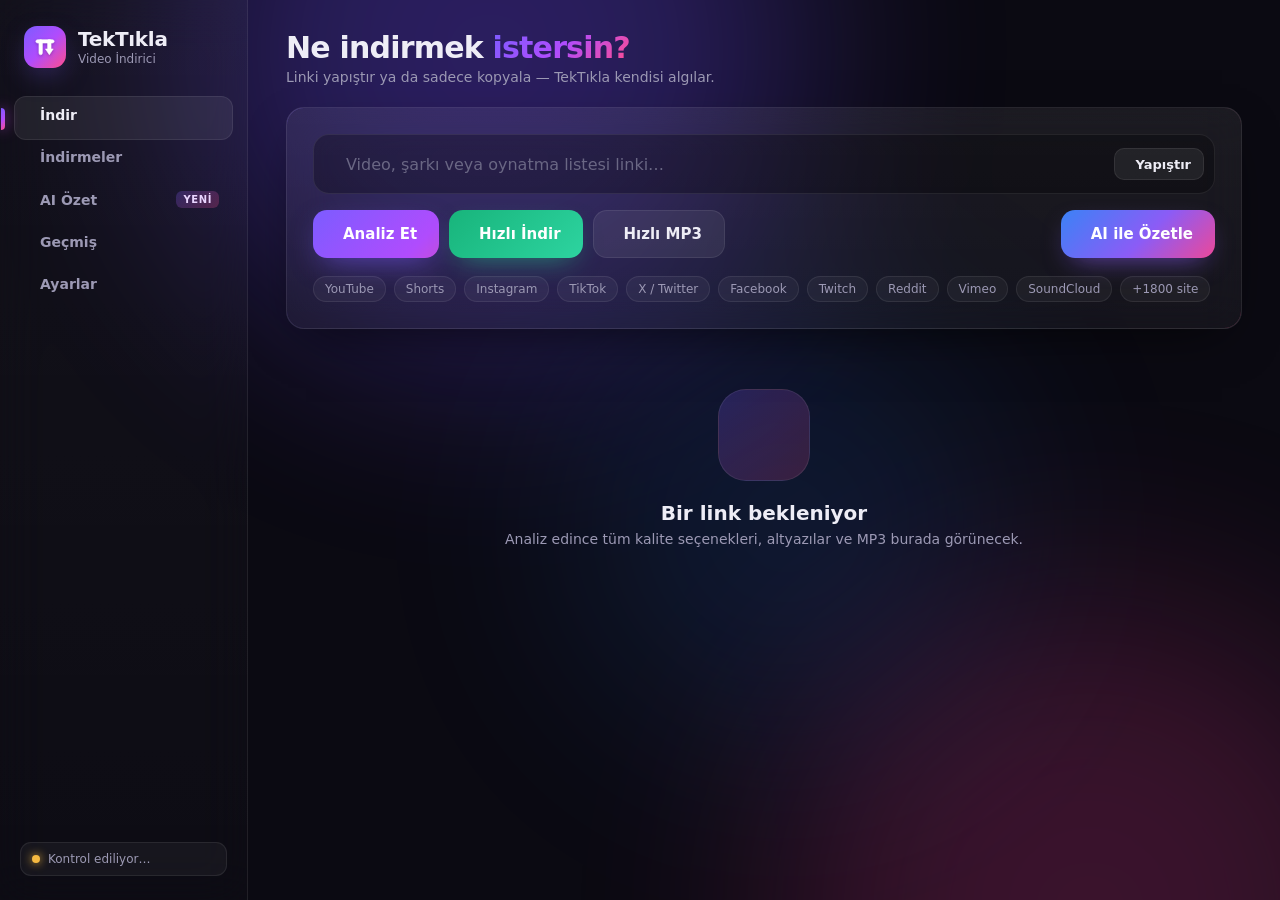
==== tektikla/web/index.html @ 97fbc7e5 "TekTıkla v2.1.0: bütün sitelerden video indirici - yt-dlp + FFmpeg ile tüm kaliteler, MP3/M4A/OPUS/F" ====
<!doctype html>
<html lang="tr" data-theme="dark">
<head>
<meta charset="utf-8">
<meta name="viewport" content="width=device-width, initial-scale=1">
<title>TekTıkla</title>
<link rel="stylesheet" href="style.css">
</head>
<body>
<svg width="0" height="0" style="position:absolute">
  <defs><linearGradient id="gradStroke" x1="0" y1="0" x2="1" y2="1"><stop offset="0" stop-color="#8B6CFF"/><stop offset=".55" stop-color="#C04CFD"/><stop offset="1" stop-color="#FF4D8D"/></linearGradient></defs>
</svg>
<div class="aurora"><span></span><span></span><span></span></div>

<div class="app">
  <!-- ======================= YAN MENÜ ======================= -->
  <aside class="sidebar">
    <div class="brand">
      <div class="logo"><svg viewBox="0 0 24 24" class="tt"><rect x="3.6" y="5.2" width="16.8" height="3.2" rx="1.6"/><rect x="6.4" y="5.2" width="3.2" height="14" rx="1.6"/><rect x="14.4" y="5.2" width="3.2" height="9.4" rx="1"/><path d="M12.4 13.8h7.2L16 19.2z"/></svg></div>
      <div><b>TekTıkla</b><small>Video İndirici</small></div>
    </div>
    <nav id="nav">
      <div class="nav-indicator" id="navIndicator"></div>
      <button class="nav-item active" data-page="download"><i data-ic="download"></i>İndir</button>
      <button class="nav-item" data-page="queue"><i data-ic="list"></i>İndirmeler<span class="badge hidden" id="queueBadge">0</span></button>
      <button class="nav-item" data-page="ai"><i data-ic="sparkles"></i>AI Özet<span class="tag">YENİ</span></button>
      <button class="nav-item" data-page="history"><i data-ic="clock"></i>Geçmiş</button>
      <button class="nav-item" data-page="settings"><i data-ic="settings"></i>Ayarlar</button>
    </nav>
    <div class="side-foot">
      <div class="status-chip update hidden" id="updateChip"><span class="dot"></span><span id="updateChipText">Güncelleme var</span></div>
      <div class="status-chip busy" id="setupChip"><span class="dot"></span><span id="setupChipText">Kontrol ediliyor…</span></div>
      <small id="versionText"></small>
    </div>
  </aside>

  <main id="main">
    <!-- ======================= İNDİR ======================= -->
    <section class="page active" id="page-download">
      <div class="page-head">
        <div><h1>Ne indirmek <span class="grad-text">istersin?</span></h1>
        <p>Linki yapıştır ya da sadece kopyala — TekTıkla kendisi algılar.</p></div>
      </div>

      <div class="card hero">
        <div class="url-box">
          <i data-ic="link"></i>
          <input id="urlInput" placeholder="Video, şarkı veya oynatma listesi linki…" spellcheck="false" autocomplete="off">
          <button class="btn sm" id="pasteBtn"><i data-ic="clipboard"></i>Yapıştır</button>
        </div>
        <div class="hero-actions">
          <button class="btn primary lg" id="analyzeBtn"><i data-ic="search"></i>Analiz Et</button>
          <button class="btn success lg" id="quickBtn"><i data-ic="zap"></i>Hızlı İndir</button>
          <button class="btn lg" id="quickAudioBtn"><i data-ic="music"></i>Hızlı MP3</button>
          <span class="spacer"></span>
          <button class="btn ai lg" id="heroAiBtn"><i data-ic="sparkles"></i>AI ile Özetle</button>
        </div>
        <div class="sites">
          <span>YouTube</span><span>Shorts</span><span>Instagram</span><span>TikTok</span><span>X / Twitter</span>
          <span>Facebook</span><span>Twitch</span><span>Reddit</span><span>Vimeo</span><span>SoundCloud</span><span>+1800 site</span>
        </div>
      </div>

      <div id="dlEmpty" class="empty">
        <div class="art"><i data-ic="film"></i></div>
        <h2>Bir link bekleniyor</h2>
        <p>Analiz edince tüm kalite seçenekleri, altyazılar ve MP3 burada görünecek.</p>
      </div>

      <div id="dlLoading" class="card hidden">
        <div class="skeleton">
          <div class="sk thumb"></div>
          <div class="sk-lines"><div class="sk line" style="width:40%"></div><div class="sk line" style="width:85%;height:22px"></div><div class="sk line" style="width:60%"></div><div class="sk line" style="width:30%"></div></div>
        </div>
        <div class="wait-text" id="dlLoadingText"><span class="btn loading icon ghost" style="border:0"></span>Link analiz ediliyor…</div>
      </div>

      <div id="dlError" class="card error-card hidden"><i data-ic="alert"></i><p id="dlErrorText"></p></div>

      <div id="dlResult" class="hidden">
        <div class="card media">
          <div class="thumb"><img id="mThumb" alt=""><div class="ph hidden" id="mThumbPh"><i data-ic="film"></i></div><span class="dur" id="mDur"></span></div>
          <div class="meta">
            <div class="chips"><span class="chip accent" id="mSite"></span><span class="chip ok" id="mBadge"></span><span class="chip" id="mSubs"></span></div>
            <h2 id="mTitle"></h2>
            <p id="mUploader"></p>
            <div class="meta-actions">
              <button class="btn ai" id="mAiBtn"><i data-ic="sparkles"></i>AI ile özetle</button>
              <button class="btn" id="mResetBtn"><i data-ic="x"></i>Temizle</button>
            </div>
          </div>
        </div>

        <div class="grid-2">
          <div class="card">
            <div class="seg big" id="modeSeg">
              <button data-v="video"><i data-ic="film"></i>Video</button>
              <button data-v="audio"><i data-ic="music"></i>Sadece Ses</button>
            </div>
            <div id="videoOpts">
              <h3 style="margin-top:18px">Kalite</h3>
              <div class="quality-grid" id="qualityGrid"></div>
              <h3>Dosya türü</h3>
              <div class="seg" id="containerSeg"><button data-v="mp4">MP4</button><button data-v="mkv">MKV</button><button data-v="webm">WEBM</button></div>
              <p class="hint">MP4 her cihazda açılır. MKV en yüksek kaliteyi korur.</p>
              <details class="adv" id="advDetails"><summary>Gelişmiş: tüm formatlar</summary>
                <select class="select" id="formatSelect"></select>
              </details>
            </div>
            <div id="audioOpts" class="hidden">
              <h3 style="margin-top:18px">Ses biçimi</h3>
              <div class="seg" id="audioFmtSeg"><button data-v="mp3">MP3</button><button data-v="m4a">M4A</button><button data-v="opus">OPUS</button><button data-v="flac">FLAC</button><button data-v="wav">WAV</button></div>
              <div id="audioQBlock"><h3>Kalite</h3>
                <div class="seg" id="audioQSeg"><button data-v="320">320 kbps</button><button data-v="256">256</button><button data-v="192">192</button><button data-v="128">128</button></div>
              </div>
              <p class="hint">Kapak resmi ve sanatçı bilgisi dosyaya otomatik eklenir.</p>
            </div>
          </div>

          <div class="card" id="subCard">
            <h3>Altyazı</h3>
            <label class="lbl">Sitedeki altyazılar</label>
            <select class="select" id="subSelect"></select>
            <label class="lbl">Kendi altyazı dosyan</label>
            <div class="file-row">
              <span class="name" id="extSubName">Seçilmedi (.srt, .vtt, .ass)</span>
              <button class="btn" id="extSubBtn"><i data-ic="file"></i>Seç</button>
              <button class="btn icon" id="extSubClear" title="Kaldır"><i data-ic="x"></i></button>
            </div>
            <label class="lbl">Ekleme şekli</label>
            <div class="seg" id="subModeSeg"><button data-v="embed">Göm</button><button data-v="burn">Videoya yak</button><button data-v="file">Ayrı .srt</button></div>
            <p class="hint" id="subHint"></p>
          </div>
        </div>

        <div class="card">
          <h3>Diğer</h3>
          <div class="row">
            <div class="txt"><b>Sadece bir bölümünü indir</b><small>Örneğin 1:30 ile 2:45 arası</small></div>
            <label class="switch"><input type="checkbox" id="trimToggle"><span></span></label>
          </div>
          <div class="sub-row hidden" id="trimRow">
            <span class="hint" style="margin:0">Başlangıç</span><input class="input sm" id="trimStart" placeholder="0:00">
            <span class="hint" style="margin:0">Bitiş</span><input class="input sm" id="trimEnd" placeholder="1:30">
          </div>
          <div class="row hidden" id="playlistRow">
            <div class="txt"><b>Oynatma listesinin tamamını indir</b><small id="playlistHint">Linkteki listenin tüm videoları kendi klasörüne indirilir.</small></div>
            <label class="switch"><input type="checkbox" id="playlistToggle"><span></span></label>
          </div>
          <div class="row">
            <div class="txt"><b>Kayıt yeri</b><small id="folderText"></small></div>
            <button class="btn" id="folderBtn"><i data-ic="folder"></i>Değiştir</button>
          </div>
        </div>

        <div class="dl-bar">
          <div class="info"><b id="dlSummary"></b><small id="dlSummary2"></small></div>
          <button class="btn primary xl" id="downloadBtn"><i data-ic="download"></i>İndir</button>
        </div>
      </div>
    </section>

    <!-- ======================= İNDİRMELER ======================= -->
    <section class="page" id="page-queue">
      <div class="page-head">
        <div><h1>İndirmeler</h1><p id="queueSub">Kuyruktaki ve biten indirmeler.</p></div>
        <div class="right">
          <div class="seg" id="queueFilter"><button data-v="all">Tümü</button><button data-v="active">Aktif</button><button data-v="done">Biten</button><button data-v="failed">Hatalı</button></div>
          <button class="btn" id="openDirBtn"><i data-ic="folder"></i>Klasörü aç</button>
          <button class="btn danger" id="clearDoneBtn"><i data-ic="trash"></i>Bitenleri temizle</button>
        </div>
      </div>
      <div class="q-list" id="queueList"></div>
      <div class="empty" id="queueEmpty">
        <div class="art"><i data-ic="list"></i></div>
        <h2>Henüz indirme yok</h2>
        <p>İndir sekmesinden bir link analiz ederek başla.</p>
      </div>
    </section>

    <!-- ======================= AI ÖZET ======================= -->
    <section class="page" id="page-ai">
      <div class="page-head">
        <div><h1><span class="grad-text">AI</span> Video Özeti</h1>
        <p>İzlemeden önce videonun ne anlattığını öğren. Claude konuşma dökümünü okuyup özetler.</p></div>
      </div>
      <div class="card callout hidden" id="aiNoKey">
        <div class="logo"><svg viewBox="0 0 24 24"><path d="M12 3l1.9 5.1L19 10l-5.1 1.9L12 17l-1.9-5.1L5 10l5.1-1.9z"/></svg></div>
        <div class="txt"><b>Önce API anahtarını ekle</b><p>AI özeti için bir Anthropic API anahtarı gerekir (console.anthropic.com). Anahtar bu bilgisayarda Windows şifrelemesiyle saklanır.</p></div>
        <button class="btn primary" id="aiGoSettings"><i data-ic="settings"></i>Ayarlara git</button>
      </div>
      <div class="card hero">
        <div class="ai-hero">
          <div class="url-box"><i data-ic="link"></i><input id="aiUrl" placeholder="Özetlenecek video linki…" spellcheck="false" autocomplete="off"></div>
          <button class="btn ai lg" id="aiBtn" style="height:60px"><i data-ic="sparkles"></i>Özetle</button>
        </div>
        <p class="hint">Altyazısı olan videolarda konuşmanın tamamı okunur; altyazı yoksa başlık ve açıklamadan özet çıkarılır.</p>
      </div>

      <div class="card hidden" id="aiLoading">
        <h3>Çalışıyor</h3>
        <div class="ai-steps" id="aiSteps"></div>
      </div>
      <div class="card error-card hidden" id="aiError"><i data-ic="alert"></i><p id="aiErrorText"></p></div>
      <div class="card ai-result hidden" id="aiResult">
        <div class="head">
          <img id="aiThumb" alt="">
          <div style="flex:1;min-width:0"><div class="chips"><span class="chip accent" id="aiSource"></span></div><h2 id="aiTitle" style="margin-top:8px"></h2></div>
          <button class="btn" id="aiCopy"><i data-ic="copy"></i>Kopyala</button>
          <button class="btn primary" id="aiDownload"><i data-ic="download"></i>İndir</button>
        </div>
        <div class="tldr"><i data-ic="sparkles"></i><span id="aiTldr"></span></div>
        <h3>Özet</h3>
        <p class="ai-summary" id="aiSummary"></p>
        <h3>Önemli noktalar</h3>
        <ul class="points" id="aiPoints"></ul>
        <h3>Konular</h3>
        <div class="chips" id="aiTopics"></div>
      </div>
    </section>

    <!-- ======================= GEÇMİŞ ======================= -->
    <section class="page" id="page-history">
      <div class="page-head">
        <div><h1>Geçmiş</h1><p>Daha önce indirdiklerin.</p></div>
        <div class="right">
          <input class="input search" id="historySearch" placeholder="Ara…">
          <button class="btn danger" id="clearHistoryBtn"><i data-ic="trash"></i>Temizle</button>
        </div>
      </div>
      <div class="card" style="padding:10px"><div id="historyList"></div>
        <div class="empty hidden" id="historyEmpty"><div class="art"><i data-ic="clock"></i></div><h2>Geçmiş boş</h2><p>İndirdiğin dosyalar burada listelenir.</p></div>
      </div>
    </section>

    <!-- ======================= AYARLAR ======================= -->
    <section class="page" id="page-settings">
      <div class="page-head"><div><h1>Ayarlar</h1><p>Değişiklikler otomatik kaydedilir.</p></div></div>
      <div class="settings-grid">
        <div class="card">
          <div class="card-title"><span class="ci"><i data-ic="settings"></i></span>Genel</div>
          <div class="row"><div class="txt"><b>Kayıt klasörü</b><small id="setFolder"></small></div><button class="btn" id="setFolderBtn">Değiştir</button></div>
          <div class="row"><div class="txt"><b>Tema</b></div><div class="seg" id="themeSeg"><button data-v="dark">Koyu</button><button data-v="light">Açık</button><button data-v="system">Sistem</button></div></div>
          <div class="row"><div class="txt"><b>Panoyu izle</b><small>Link kopyalayınca TekTıkla otomatik algılar.</small></div><label class="switch"><input type="checkbox" data-setting="clipboard_watch"><span></span></label></div>
          <div class="row"><div class="txt"><b>Aynı anda indirme</b></div><div class="seg" id="parallelSeg"><button data-v="1">1</button><button data-v="2">2</button><button data-v="3">3</button><button data-v="4">4</button></div></div>
          <div class="row"><div class="txt"><b>Hız sınırı</b><small>Örnek: 2M = saniyede 2 MB. Boş = sınırsız.</small></div><input class="input sm" id="rateInput" placeholder="sınırsız"></div>
        </div>

        <div class="card">
          <div class="card-title"><span class="ci"><i data-ic="sparkles"></i></span>Yapay Zekâ</div>
          <p class="hint" style="margin-top:4px">AI özeti Anthropic'in Claude modelini kullanır. Anahtarınızı <a href="#" id="keysLink" style="color:var(--accent-2)">console.anthropic.com</a> adresinden alabilirsiniz; ücretlendirme kendi hesabınızdan yapılır.</p>
          <div class="key-row">
            <input class="input" id="apiKeyInput" type="password" placeholder="sk-ant-…" autocomplete="off">
            <button class="btn primary" id="saveKeyBtn">Kaydet</button>
          </div>
          <div class="row" style="margin-top:8px"><div class="txt"><b id="keyStatus"></b><small>Anahtar Windows şifrelemesiyle (DPAPI) yalnızca bu bilgisayarda saklanır.</small></div><button class="btn danger sm" id="deleteKeyBtn">Sil</button></div>
        </div>

        <div class="card">
          <div class="card-title"><span class="ci"><i data-ic="film"></i></span>Varsayılan biçimler</div>
          <div class="row"><div class="txt"><b>Video dosya türü</b></div><div class="seg" id="defContainerSeg"><button data-v="mp4">MP4</button><button data-v="mkv">MKV</button><button data-v="webm">WEBM</button></div></div>
          <div class="row"><div class="txt"><b>Ses biçimi</b></div><div class="seg" id="defAudioSeg"><button data-v="mp3">MP3</button><button data-v="m4a">M4A</button><button data-v="opus">OPUS</button><button data-v="flac">FLAC</button><button data-v="wav">WAV</button></div></div>
          <div class="row"><div class="txt"><b>Ses kalitesi</b></div><div class="seg" id="defAudioQSeg"><button data-v="320">320</button><button data-v="256">256</button><button data-v="192">192</button><button data-v="128">128</button></div></div>
        </div>

        <div class="card">
          <div class="card-title"><span class="ci"><i data-ic="zap"></i></span>Ekstralar</div>
          <div class="row"><div class="txt"><b>Kapak resmini göm</b><small>MP3/MP4 dosyalarına video kapağı eklenir.</small></div><label class="switch"><input type="checkbox" data-setting="embed_thumbnail"><span></span></label></div>
          <div class="row"><div class="txt"><b>Bilgileri ve bölümleri göm</b><small>Başlık, sanatçı, tarih ve bölümler dosyaya yazılır.</small></div><label class="switch"><input type="checkbox" data-setting="embed_metadata"><span></span></label></div>
          <div class="row"><div class="txt"><b>Sponsor bölümlerini kes</b><small>YouTube'daki sponsor ve "abone ol" kısımları SponsorBlock ile çıkarılır.</small></div><label class="switch"><input type="checkbox" data-setting="sponsorblock"><span></span></label></div>
          <div class="row"><div class="txt"><b>Tarayıcı çerezleri</b><small>Yaş sınırlı veya giriş isteyen videolar için. Chrome'da sorun olursa Firefox önerilir.</small></div>
            <select class="select" id="cookiesSelect" style="width:140px"><option>Yok</option><option>Firefox</option><option>Edge</option><option>Chrome</option><option>Brave</option><option>Opera</option><option>Vivaldi</option></select></div>
        </div>

        <div class="card">
          <div class="card-title"><span class="ci"><i data-ic="box"></i></span>Bileşenler</div>
          <div class="kv"><span>yt-dlp (indirme motoru)</span><b id="tYtdlp"></b></div>
          <div class="kv"><span>FFmpeg (birleştirme, MP3, altyazı)</span><b id="tFfmpeg"></b></div>
          <div class="kv"><span>JavaScript çalıştırıcı (YouTube)</span><b id="tJs"></b></div>
          <div class="row" style="margin-top:6px"><div class="txt"><b>yt-dlp'yi güncelle</b><small id="ytdlpMsg">Bir site indirmeyi reddederse önce bunu deneyin.</small></div><button class="btn" id="ytdlpBtn"><i data-ic="refresh"></i>Güncelle</button></div>
          <div class="row hidden" id="repairRow"><div class="txt"><b>Bileşenleri kur</b><small>Eksik bileşenler indirilir.</small></div><button class="btn primary" id="repairBtn">Kur</button></div>
        </div>

        <div class="card">
          <div class="card-title"><span class="ci"><i data-ic="refresh"></i></span>Uygulama güncellemesi</div>
          <div class="kv"><span>Sürüm</span><b id="appVersion"></b></div>
          <div class="kv"><span>Güncelleme kaynağı</span><b id="repoText"></b></div>
          <div class="row"><div class="txt"><b>Açılışta güncellemeleri kontrol et</b></div><label class="switch"><input type="checkbox" data-setting="auto_update_check"><span></span></label></div>
          <div class="row"><div class="txt"><b id="updateStatus">Güncellemeleri denetle</b><small id="updateNotes"></small></div>
            <button class="btn" id="checkUpdateBtn"><i data-ic="refresh"></i>Denetle</button>
            <button class="btn primary hidden" id="installUpdateBtn"><i data-ic="download"></i>Güncelle</button></div>
        </div>
      </div>
    </section>
  </main>
</div>

<div id="toasts"></div>

<div class="overlay hidden" id="setupOverlay">
  <div class="card modal">
    <div class="logo"><svg viewBox="0 0 24 24" class="tt"><rect x="3.6" y="5.2" width="16.8" height="3.2" rx="1.6"/><rect x="6.4" y="5.2" width="3.2" height="14" rx="1.6"/><rect x="14.4" y="5.2" width="3.2" height="9.4" rx="1"/><path d="M12.4 13.8h7.2L16 19.2z"/></svg></div>
    <h2 id="setupTitle">TekTıkla hazırlanıyor</h2>
    <p id="setupDesc">İlk açılışa özel: video birleştirme ve YouTube için gereken bileşenler kuruluyor. Bu sadece bir kez yapılır.</p>
    <div class="progress" id="setupBar"><i style="width:0%"></i></div>
    <small id="setupText">Başlıyor…</small>
    <div class="btns">
      <button class="btn" id="setupHide">Arka planda devam et</button>
      <button class="btn primary hidden" id="setupRetry">Tekrar dene</button>
    </div>
  </div>
</div>

<script src="app.js"></script>
</body>
</html>
---- tektikla/web/style.css ----
/* TekTıkla arayüzü — koyu/açık tema, cam efektli kartlar, animasyonlu butonlar */
@font-face {
  font-family: "Plus Jakarta Sans";
  src: url("fonts/PlusJakartaSans.ttf") format("truetype");
  font-weight: 200 800;
  font-display: block;
}

:root {
  --bg: #0B0A12;
  --bg-2: #12111C;
  --panel: rgba(255, 255, 255, .045);
  --panel-2: rgba(255, 255, 255, .07);
  --panel-solid: #15131F;
  --border: rgba(255, 255, 255, .08);
  --border-strong: rgba(255, 255, 255, .16);
  --text: #EEEDF6;
  --muted: #9C99B4;
  --faint: #6A6784;
  --accent: #7C5CFF;
  --accent-2: #D946EF;
  --accent-3: #FF4D8D;
  --ok: #22C58B;
  --warn: #F5B941;
  --err: #F2555A;
  --grad: linear-gradient(135deg, #7C5CFF 0%, #B04CFD 50%, #FF4D8D 100%);
  --grad-ok: linear-gradient(135deg, #18B47B 0%, #2DD4A0 100%);
  --shadow: 0 18px 50px -20px rgba(0, 0, 0, .7);
  --glow: 0 10px 30px -10px rgba(124, 92, 255, .65);
  --radius: 18px;
  --radius-sm: 12px;
  --ease: cubic-bezier(.22, 1, .36, 1);
  --font: "Plus Jakarta Sans", "Segoe UI", system-ui, sans-serif;
  --font-display: "Plus Jakarta Sans", "Segoe UI", system-ui, sans-serif;
  color-scheme: dark;
}

:root[data-theme="light"] {
  --bg: #F5F4FA;
  --bg-2: #ECEAF5;
  --panel: rgba(255, 255, 255, .75);
  --panel-2: rgba(255, 255, 255, .95);
  --panel-solid: #FFFFFF;
  --border: rgba(30, 20, 70, .09);
  --border-strong: rgba(30, 20, 70, .18);
  --text: #1B1830;
  --muted: #625E7C;
  --faint: #9894B0;
  --shadow: 0 18px 40px -22px rgba(40, 30, 90, .35);
  color-scheme: light;
}

* { box-sizing: border-box; margin: 0; padding: 0; }
html, body { height: 100%; }
body {
  font-family: var(--font);
  font-size: 14px;
  color: var(--text);
  background: var(--bg);
  overflow: hidden;
  -webkit-font-smoothing: antialiased;
  user-select: none;
}
input, textarea, select { user-select: text; font: inherit; color: inherit; }
button { font: inherit; color: inherit; cursor: pointer; border: 0; background: none; }
.hidden { display: none !important; }
svg.ic { width: 18px; height: 18px; flex: none; stroke: currentColor; fill: none; stroke-width: 2; stroke-linecap: round; stroke-linejoin: round; }

/* ---------- arka plan ışıkları ---------- */
.aurora { position: fixed; inset: 0; z-index: 0; pointer-events: none; overflow: hidden; }
.aurora span { position: absolute; width: 620px; height: 620px; border-radius: 50%; filter: blur(110px); opacity: .32; animation: drift 26s ease-in-out infinite alternate; }
.aurora span:nth-child(1) { background: #6D4BFF; top: -260px; left: 180px; }
.aurora span:nth-child(2) { background: #E2368A; bottom: -320px; right: -120px; animation-delay: -9s; opacity: .22; }
.aurora span:nth-child(3) { background: #2A7BFF; top: 35%; left: 45%; width: 420px; height: 420px; animation-delay: -16s; opacity: .14; }
:root[data-theme="light"] .aurora span { opacity: .16; }
@keyframes drift { to { transform: translate(90px, 60px) scale(1.15); } }

/* ---------- yerleşim ---------- */
.app { position: relative; z-index: 1; display: grid; grid-template-columns: 248px 1fr; height: 100vh; }
.sidebar {
  display: flex; flex-direction: column; gap: 6px;
  padding: 22px 14px 16px;
  background: linear-gradient(180deg, rgba(255,255,255,.035), rgba(255,255,255,.01));
  border-right: 1px solid var(--border);
  backdrop-filter: blur(24px);
}
.brand { display: flex; align-items: center; gap: 12px; padding: 4px 10px 22px; }
.logo {
  width: 42px; height: 42px; border-radius: 13px; display: grid; place-items: center;
  background: var(--grad); box-shadow: var(--glow);
  animation: logoPulse 5s ease-in-out infinite;
}
.logo svg { width: 26px; height: 26px; fill: #fff; stroke: #fff; stroke-width: .5; stroke-linejoin: round; filter: drop-shadow(0 1px 1.5px rgba(40, 10, 70, .35)); }
@keyframes logoPulse { 50% { box-shadow: 0 10px 34px -6px rgba(217, 70, 239, .7); } }
.brand b { font-family: var(--font-display); font-size: 20px; font-weight: 800; letter-spacing: -.3px; display: block; line-height: 1.1; }
.brand small { color: var(--muted); font-size: 12px; }

nav { position: relative; display: flex; flex-direction: column; gap: 4px; }
.nav-item {
  position: relative; z-index: 1;
  display: flex; align-items: center; gap: 12px;
  padding: 11px 14px; border-radius: 12px;
  color: var(--muted); font-weight: 600; text-align: left;
  transition: color .2s, background .2s, transform .2s var(--ease);
}
.nav-item:hover { color: var(--text); background: var(--panel); transform: translateX(3px); }
.nav-item.active { color: var(--text); }
.nav-item.active svg.ic { stroke: url(#gradStroke); }
.nav-item .badge {
  margin-left: auto; min-width: 22px; height: 20px; padding: 0 7px; border-radius: 10px;
  font-size: 11px; font-weight: 700; display: grid; place-items: center;
  background: var(--grad); color: #fff; box-shadow: var(--glow);
  animation: pop .35s var(--ease);
}
.nav-item .tag {
  margin-left: auto; font-size: 10px; font-weight: 800; letter-spacing: .6px; padding: 3px 7px; border-radius: 6px;
  background: linear-gradient(135deg, rgba(124,92,255,.25), rgba(255,77,141,.25)); color: #E9D5FF;
}
:root[data-theme="light"] .nav-item .tag { color: #7C3AED; }
.nav-indicator {
  position: absolute; left: 0; top: 0; right: 0; height: 44px; z-index: 0;
  border-radius: 12px; background: var(--panel-2); border: 1px solid var(--border);
  transition: transform .45s var(--ease);
}
.nav-indicator::before {
  content: ""; position: absolute; left: -14px; top: 11px; width: 4px; height: 22px; border-radius: 0 4px 4px 0;
  background: var(--grad); box-shadow: 0 0 14px rgba(217, 70, 239, .8);
}
.side-foot { margin-top: auto; display: flex; flex-direction: column; gap: 8px; padding: 0 6px; }
.side-foot small { color: var(--faint); font-size: 11px; padding-left: 4px; }
.status-chip {
  display: flex; align-items: center; gap: 8px; padding: 9px 11px; border-radius: 11px;
  background: var(--panel); border: 1px solid var(--border); font-size: 12px; color: var(--muted);
}
.status-chip .dot { width: 8px; height: 8px; border-radius: 50%; background: var(--ok); box-shadow: 0 0 10px var(--ok); flex: none; }
.status-chip.busy .dot { background: var(--warn); box-shadow: 0 0 10px var(--warn); animation: blink 1s infinite; }
.status-chip.fail .dot { background: var(--err); box-shadow: 0 0 10px var(--err); }
.status-chip.update { cursor: pointer; color: var(--text); border-color: rgba(124,92,255,.5); background: rgba(124,92,255,.12); }
.status-chip.update .dot { background: var(--accent-2); box-shadow: 0 0 10px var(--accent-2); animation: blink 1.4s infinite; }
@keyframes blink { 50% { opacity: .35; } }

main { overflow-y: auto; overflow-x: hidden; padding: 30px 38px 40px; scroll-behavior: smooth; }
main::-webkit-scrollbar, .scroll::-webkit-scrollbar { width: 10px; }
main::-webkit-scrollbar-thumb, .scroll::-webkit-scrollbar-thumb { background: var(--panel-2); border-radius: 10px; border: 3px solid transparent; background-clip: padding-box; }
.page { display: none; max-width: 1180px; margin: 0 auto; }
.page.active { display: block; animation: pageIn .45s var(--ease); }
@keyframes pageIn { from { opacity: 0; transform: translateY(14px) scale(.995); } }
.page-head { display: flex; align-items: flex-end; gap: 16px; margin-bottom: 22px; }
.page-head h1 { font-family: var(--font-display); font-size: 30px; font-weight: 800; letter-spacing: -.8px; }
.page-head p { color: var(--muted); margin-top: 4px; font-size: 14px; }
.page-head .right { margin-left: auto; display: flex; gap: 10px; align-items: center; }
.grad-text { background: var(--grad); -webkit-background-clip: text; background-clip: text; color: transparent; }

/* ---------- kartlar ---------- */
.card {
  position: relative;
  background: linear-gradient(180deg, var(--panel-2), var(--panel));
  border: 1px solid var(--border);
  border-radius: var(--radius);
  padding: 22px;
  box-shadow: var(--shadow);
  backdrop-filter: blur(22px);
  transition: border-color .25s, transform .25s var(--ease);
  animation: rise .5s var(--ease) both;
}
.card:hover { border-color: var(--border-strong); }
@keyframes rise { from { opacity: 0; transform: translateY(12px); } }
.card + .card, .grid-2 + .card, .card + .grid-2 { margin-top: 16px; }
.card h3 { font-size: 13px; font-weight: 700; text-transform: uppercase; letter-spacing: 1.1px; color: var(--muted); margin: 18px 0 10px; }
.card h3:first-child { margin-top: 0; }
.grid-2 { display: grid; grid-template-columns: 1.25fr 1fr; gap: 16px; }
.grid-2 > .card { margin: 0; }
@media (max-width: 1180px) { .grid-2 { grid-template-columns: 1fr; } }

/* ---------- butonlar ---------- */
.btn {
  position: relative; overflow: hidden; isolation: isolate;
  display: inline-flex; align-items: center; justify-content: center; gap: 8px;
  height: 40px; padding: 0 16px; border-radius: var(--radius-sm);
  font-weight: 650; white-space: nowrap;
  background: var(--panel-2); border: 1px solid var(--border);
  transition: transform .2s var(--ease), box-shadow .25s, background .25s, border-color .25s, opacity .2s;
}
.btn:hover { transform: translateY(-2px); border-color: var(--border-strong); box-shadow: 0 10px 24px -14px rgba(0,0,0,.8); }
.btn:active { transform: translateY(0) scale(.96); transition-duration: .08s; }
.btn:disabled { opacity: .45; pointer-events: none; }
.btn.sm { height: 32px; padding: 0 12px; font-size: 13px; border-radius: 10px; }
.btn.lg { height: 48px; padding: 0 22px; font-size: 15px; border-radius: 14px; }
.btn.xl { height: 56px; padding: 0 34px; font-size: 17px; border-radius: 16px; }
.btn.icon { width: 36px; height: 36px; padding: 0; border-radius: 11px; }
.btn.primary, .btn.success, .btn.ai { color: #fff; border: 0; }
.btn.primary { background: var(--grad); background-size: 160% 160%; box-shadow: var(--glow); }
.btn.primary:hover { background-position: 100% 0; box-shadow: 0 16px 36px -10px rgba(176, 76, 253, .75); }
.btn.success { background: var(--grad-ok); box-shadow: 0 10px 28px -12px rgba(34, 197, 139, .7); }
.btn.success:hover { box-shadow: 0 16px 34px -10px rgba(34, 197, 139, .8); }
.btn.ai { background: linear-gradient(135deg, #3B82F6, #8B5CF6 55%, #EC4899); box-shadow: 0 10px 28px -12px rgba(139, 92, 246, .8); }
.btn.danger:hover { background: rgba(242, 85, 90, .16); border-color: rgba(242, 85, 90, .55); color: #FF8A8E; }
.btn.ghost { background: transparent; }
/* parlama süpürmesi */
.btn.primary::after, .btn.success::after, .btn.ai::after {
  content: ""; position: absolute; inset: 0; z-index: -1;
  background: linear-gradient(105deg, transparent 30%, rgba(255,255,255,.38) 50%, transparent 70%);
  transform: translateX(-120%); transition: transform .7s var(--ease);
}
.btn.primary:hover::after, .btn.success:hover::after, .btn.ai:hover::after { transform: translateX(120%); }
/* tıklama dalgası */
.ripple { position: absolute; border-radius: 50%; pointer-events: none; background: rgba(255,255,255,.45); transform: scale(0); animation: ripple .65s ease-out forwards; z-index: 0; }
@keyframes ripple { to { transform: scale(4); opacity: 0; } }
.btn.loading { pointer-events: none; }
.btn.loading::before {
  content: ""; width: 16px; height: 16px; border-radius: 50%;
  border: 2px solid rgba(255,255,255,.35); border-top-color: #fff; animation: spin .7s linear infinite;
}
@keyframes spin { to { transform: rotate(360deg); } }
@keyframes pop { from { transform: scale(.4); opacity: 0; } }

/* ---------- link kutusu ---------- */
.hero { padding: 26px; overflow: hidden; }
.hero::before {
  content: ""; position: absolute; inset: -1px; border-radius: inherit; padding: 1px; pointer-events: none;
  background: linear-gradient(135deg, rgba(124,92,255,.55), transparent 35%, transparent 65%, rgba(255,77,141,.45));
  -webkit-mask: linear-gradient(#000 0 0) content-box, linear-gradient(#000 0 0); -webkit-mask-composite: xor; mask-composite: exclude;
}
.url-box {
  display: flex; align-items: center; gap: 12px; height: 60px; padding: 0 10px 0 20px;
  border-radius: 16px; background: rgba(0,0,0,.28); border: 1px solid var(--border);
  transition: border-color .25s, box-shadow .3s;
}
:root[data-theme="light"] .url-box { background: #fff; }
.url-box:focus-within { border-color: rgba(124,92,255,.75); box-shadow: 0 0 0 4px rgba(124,92,255,.16), var(--glow); }
.url-box svg.ic { color: var(--muted); width: 20px; height: 20px; }
.url-box input { flex: 1; height: 100%; background: none; border: 0; outline: 0; font-size: 16px; }
.url-box input::placeholder { color: var(--faint); }
.hero-actions { display: flex; gap: 10px; margin-top: 16px; flex-wrap: wrap; }
.hero-actions .spacer { flex: 1; }
.sites { display: flex; flex-wrap: wrap; gap: 8px; margin-top: 18px; }
.sites span { font-size: 12px; color: var(--muted); padding: 5px 11px; border-radius: 20px; background: var(--panel); border: 1px solid var(--border); transition: color .2s, border-color .2s, transform .2s var(--ease); }
.sites span:hover { color: var(--text); border-color: var(--border-strong); transform: translateY(-2px); }

/* ---------- boş durum / iskelet ---------- */
.empty { text-align: center; padding: 60px 20px 40px; color: var(--muted); }
.empty .art {
  width: 92px; height: 92px; margin: 0 auto 20px; border-radius: 28px; display: grid; place-items: center;
  background: linear-gradient(135deg, rgba(124,92,255,.22), rgba(255,77,141,.18)); border: 1px solid var(--border);
  animation: float 4s ease-in-out infinite;
}
.empty .art svg.ic { width: 40px; height: 40px; stroke: url(#gradStroke); }
@keyframes float { 50% { transform: translateY(-8px); } }
.empty h2 { color: var(--text); font-family: var(--font-display); font-size: 20px; margin-bottom: 6px; }
.skeleton { display: flex; gap: 20px; }
.sk { border-radius: 12px; background: linear-gradient(90deg, var(--panel) 0%, var(--panel-2) 40%, var(--panel) 80%); background-size: 300% 100%; animation: shimmer 1.4s infinite; }
@keyframes shimmer { from { background-position: 100% 0; } to { background-position: -100% 0; } }
.sk.thumb { width: 300px; height: 168px; flex: none; }
.sk-lines { flex: 1; display: flex; flex-direction: column; gap: 12px; padding-top: 8px; }
.sk.line { height: 16px; }
.wait-text { margin-top: 16px; color: var(--muted); font-size: 13px; display: flex; align-items: center; gap: 10px; }
.error-card { border-color: rgba(242, 85, 90, .4); display: flex; gap: 14px; align-items: flex-start; }
.error-card svg.ic { color: var(--err); width: 22px; height: 22px; margin-top: 2px; }
.error-card p { white-space: pre-wrap; line-height: 1.5; color: var(--text); }

/* ---------- medya kartı ---------- */
.media { display: flex; gap: 22px; align-items: stretch; }
.thumb { position: relative; width: 320px; aspect-ratio: 16/9; flex: none; border-radius: 14px; overflow: hidden; background: var(--panel-2); }
.thumb img { width: 100%; height: 100%; object-fit: cover; transition: transform .6s var(--ease); }
.media:hover .thumb img { transform: scale(1.05); }
.thumb .dur { position: absolute; right: 8px; bottom: 8px; padding: 3px 8px; border-radius: 7px; font-size: 12px; font-weight: 700; background: rgba(0,0,0,.72); color: #fff; }
.thumb .ph { position: absolute; inset: 0; display: grid; place-items: center; color: var(--faint); }
.thumb .ph svg.ic { width: 40px; height: 40px; }
.meta { display: flex; flex-direction: column; min-width: 0; flex: 1; }
.meta h2 { font-family: var(--font-display); font-size: 21px; line-height: 1.3; margin: 10px 0 6px; overflow: hidden; display: -webkit-box; -webkit-line-clamp: 2; -webkit-box-orient: vertical; }
.meta p { color: var(--muted); }
.chips { display: flex; flex-wrap: wrap; gap: 8px; }
.chip { display: inline-flex; align-items: center; gap: 6px; padding: 5px 11px; border-radius: 20px; font-size: 12px; font-weight: 650; background: var(--panel-2); border: 1px solid var(--border); color: var(--muted); }
.chip.accent { color: #D9CCFF; background: rgba(124,92,255,.16); border-color: rgba(124,92,255,.38); }
:root[data-theme="light"] .chip.accent { color: #5B3FD9; }
.chip.ok { color: #7EE7C0; background: rgba(34,197,139,.12); border-color: rgba(34,197,139,.35); }
:root[data-theme="light"] .chip.ok { color: #0F8A5F; }
.meta-actions { margin-top: auto; padding-top: 14px; display: flex; gap: 10px; }

/* ---------- segment düğmeleri ---------- */
.seg { position: relative; display: inline-flex; padding: 4px; gap: 2px; border-radius: 13px; background: rgba(0,0,0,.25); border: 1px solid var(--border); }
:root[data-theme="light"] .seg { background: var(--bg-2); }
.seg button { position: relative; z-index: 1; height: 34px; padding: 0 16px; border-radius: 9px; font-weight: 650; font-size: 13px; color: var(--muted); transition: color .25s; }
.seg button:hover { color: var(--text); }
.seg button.on { color: #fff; }
.seg .glider { position: absolute; z-index: 0; top: 4px; bottom: 4px; left: 0; border-radius: 9px; background: var(--grad); box-shadow: var(--glow); transition: transform .4s var(--ease), width .4s var(--ease); }
.seg.big { display: flex; width: 100%; margin-bottom: 6px; }
.seg.big button { flex: 1; height: 44px; font-size: 14px; display: inline-flex; align-items: center; justify-content: center; gap: 8px; }

/* ---------- kalite kutucukları ---------- */
.quality-grid { display: grid; grid-template-columns: repeat(auto-fill, minmax(132px, 1fr)); gap: 10px; }
.q-tile {
  position: relative; text-align: left; padding: 12px 14px; border-radius: 14px;
  background: var(--panel); border: 1px solid var(--border);
  transition: transform .2s var(--ease), border-color .2s, background .2s, box-shadow .25s;
}
.q-tile:hover { transform: translateY(-3px); border-color: var(--border-strong); }
.q-tile b { display: block; font-family: var(--font-display); font-size: 18px; }
.q-tile small { display: block; color: var(--muted); font-size: 12px; margin-top: 2px; }
.q-tile.on { border-color: transparent; background: linear-gradient(var(--panel-solid), var(--panel-solid)) padding-box, var(--grad) border-box; border: 1.5px solid transparent; box-shadow: var(--glow); }
.q-tile.on::after { content: "✓"; position: absolute; top: 9px; right: 11px; width: 20px; height: 20px; border-radius: 50%; display: grid; place-items: center; font-size: 11px; font-weight: 800; color: #fff; background: var(--grad); animation: pop .3s var(--ease); }

/* ---------- form öğeleri ---------- */
label.lbl { display: block; font-size: 12.5px; color: var(--muted); font-weight: 600; margin: 14px 0 7px; }
.select, .input {
  width: 100%; height: 42px; padding: 0 14px; border-radius: 12px; outline: 0;
  background: rgba(0,0,0,.22); border: 1px solid var(--border); transition: border-color .2s, box-shadow .25s;
}
:root[data-theme="light"] .select, :root[data-theme="light"] .input { background: #fff; }
.select:focus, .input:focus { border-color: rgba(124,92,255,.7); box-shadow: 0 0 0 4px rgba(124,92,255,.14); }
.select option { background: var(--panel-solid); color: var(--text); }
.input.sm { width: 110px; height: 38px; }
.hint { color: var(--muted); font-size: 12.5px; line-height: 1.5; margin-top: 9px; }
.file-row { display: flex; gap: 8px; align-items: center; }
.file-row .name { flex: 1; min-width: 0; height: 42px; display: flex; align-items: center; padding: 0 14px; border-radius: 12px; border: 1px dashed var(--border-strong); color: var(--muted); overflow: hidden; text-overflow: ellipsis; white-space: nowrap; }
.file-row .name.set { color: var(--text); border-style: solid; border-color: rgba(124,92,255,.5); }
details.adv { margin-top: 14px; }
details.adv summary { cursor: pointer; color: var(--muted); font-size: 13px; font-weight: 600; list-style: none; display: flex; align-items: center; gap: 6px; }
details.adv summary::before { content: "›"; display: inline-block; transition: transform .25s var(--ease); font-size: 16px; }
details.adv[open] summary::before { transform: rotate(90deg); }
details.adv .select { margin-top: 10px; }

.row { display: flex; align-items: center; gap: 14px; padding: 14px 0; border-top: 1px solid var(--border); }
.row:first-of-type { border-top: 0; }
.row .txt { flex: 1; min-width: 0; }
.row .txt b { display: block; font-weight: 650; }
.row .txt small { color: var(--muted); font-size: 12.5px; line-height: 1.45; display: block; margin-top: 2px; }
.sub-row { display: flex; gap: 10px; align-items: center; padding: 0 0 12px 0; animation: rise .35s var(--ease); }

/* anahtar (switch) */
.switch { position: relative; width: 46px; height: 26px; flex: none; }
.switch input { opacity: 0; width: 0; height: 0; }
.switch span { position: absolute; inset: 0; border-radius: 26px; background: var(--panel-2); border: 1px solid var(--border-strong); transition: background .3s; cursor: pointer; }
.switch span::before { content: ""; position: absolute; width: 20px; height: 20px; left: 2px; top: 2px; border-radius: 50%; background: #fff; box-shadow: 0 2px 6px rgba(0,0,0,.35); transition: transform .35s var(--ease); }
.switch input:checked + span { background: var(--grad); border-color: transparent; box-shadow: var(--glow); }
.switch input:checked + span::before { transform: translateX(20px); }

/* ---------- alt indirme çubuğu ---------- */
.dl-bar {
  position: sticky; bottom: -40px; margin: 18px -6px 0; padding: 16px 18px 16px 24px;
  display: flex; align-items: center; gap: 16px; border-radius: 20px;
  background: color-mix(in srgb, var(--panel-solid) 88%, transparent);
  border: 1px solid var(--border-strong); box-shadow: 0 -10px 40px -20px rgba(0,0,0,.6), var(--shadow);
  backdrop-filter: blur(24px); animation: rise .5s var(--ease) both;
}
.dl-bar .info { flex: 1; min-width: 0; }
.dl-bar .info b { display: block; font-size: 15px; }
.dl-bar .info small { color: var(--muted); display: block; overflow: hidden; text-overflow: ellipsis; white-space: nowrap; }

/* ---------- indirme listesi ---------- */
.q-list { display: flex; flex-direction: column; gap: 12px; }
.q-card { display: grid; grid-template-columns: 132px 1fr auto; gap: 18px; align-items: center; padding: 14px; animation: slideIn .45s var(--ease) both; }
@keyframes slideIn { from { opacity: 0; transform: translateX(-18px); } }
.q-card.leaving { animation: leave .3s ease forwards; }
@keyframes leave { to { opacity: 0; transform: translateX(30px); height: 0; } }
.q-thumb { width: 132px; aspect-ratio: 16/9; border-radius: 11px; overflow: hidden; background: var(--panel-2); display: grid; place-items: center; color: var(--faint); }
.q-thumb img { width: 100%; height: 100%; object-fit: cover; }
.q-body { min-width: 0; }
.q-body .t { font-weight: 700; font-size: 15px; overflow: hidden; text-overflow: ellipsis; white-space: nowrap; }
.q-body .s { display: flex; align-items: center; gap: 10px; margin-top: 4px; font-size: 12.5px; color: var(--muted); }
.q-body .s .st { font-weight: 650; color: var(--text); }
.q-card.done .s .st { color: var(--ok); }
.q-card.error .s .st, .q-card.cancelled .s .st { color: var(--err); }
.q-body .stats { display: flex; gap: 14px; margin-top: 8px; font-size: 12px; color: var(--muted); font-variant-numeric: tabular-nums; }
.q-body .err { margin-top: 8px; font-size: 12.5px; color: #FFA3A6; white-space: pre-wrap; line-height: 1.45; }
:root[data-theme="light"] .q-body .err { color: #C7343A; }
.q-actions { display: flex; gap: 8px; }
.progress { position: relative; height: 8px; margin-top: 10px; border-radius: 8px; background: var(--panel-2); overflow: hidden; }
.progress i { position: absolute; inset: 0 auto 0 0; border-radius: inherit; background: var(--grad); transition: width .35s var(--ease); }
.q-card.running .progress i { background-image: linear-gradient(45deg, rgba(255,255,255,.18) 25%, transparent 25%, transparent 50%, rgba(255,255,255,.18) 50%, rgba(255,255,255,.18) 75%, transparent 75%), var(--grad); background-size: 22px 22px, 100% 100%; animation: stripes .8s linear infinite; }
@keyframes stripes { to { background-position: 22px 0, 0 0; } }
.progress.indet i { width: 35% !important; animation: indet 1.25s var(--ease) infinite; }
@keyframes indet { from { left: -35%; } to { left: 100%; } }
.q-card.done .progress i { background: var(--grad-ok); }
.q-card.error .progress i, .q-card.cancelled .progress i { background: var(--err); opacity: .5; }

/* ---------- AI ---------- */
.ai-hero { display: flex; gap: 12px; }
.ai-hero .url-box { flex: 1; }
.ai-steps { display: flex; flex-direction: column; gap: 12px; margin-top: 6px; }
.ai-step { display: flex; align-items: center; gap: 12px; color: var(--faint); transition: color .3s; }
.ai-step .b { width: 26px; height: 26px; border-radius: 50%; display: grid; place-items: center; border: 1.5px solid var(--border-strong); flex: none; }
.ai-step.active { color: var(--text); }
.ai-step.active .b { border-color: transparent; background: var(--grad); box-shadow: var(--glow); animation: pulse 1.2s ease-in-out infinite; }
.ai-step.done { color: var(--muted); }
.ai-step.done .b { background: var(--ok); border-color: transparent; color: #fff; }
@keyframes pulse { 50% { transform: scale(1.12); } }
.ai-result .head { display: flex; gap: 18px; align-items: center; }
.ai-result .head img { width: 168px; aspect-ratio: 16/9; object-fit: cover; border-radius: 12px; }
.ai-result .head h2 { font-family: var(--font-display); font-size: 20px; line-height: 1.3; }
.tldr {
  position: relative; margin: 20px 0; padding: 18px 20px 18px 54px; border-radius: 16px; font-size: 16px; line-height: 1.55; font-weight: 600;
  background: linear-gradient(var(--panel-solid), var(--panel-solid)) padding-box, var(--grad) border-box; border: 1.5px solid transparent;
}
.tldr svg.ic { position: absolute; left: 18px; top: 20px; width: 22px; height: 22px; stroke: url(#gradStroke); }
.ai-summary { line-height: 1.75; font-size: 15px; white-space: pre-wrap; color: var(--text); user-select: text; }
.points { list-style: none; display: flex; flex-direction: column; gap: 10px; user-select: text; }
.points li { display: flex; gap: 12px; line-height: 1.55; padding: 12px 14px; border-radius: 12px; background: var(--panel); border: 1px solid var(--border); animation: rise .45s var(--ease) both; }
.points li span.n { flex: none; width: 24px; height: 24px; border-radius: 8px; display: grid; place-items: center; font-size: 12px; font-weight: 800; color: #fff; background: var(--grad); }
.callout { display: flex; gap: 16px; align-items: center; border-color: rgba(124,92,255,.4); background: linear-gradient(135deg, rgba(124,92,255,.14), rgba(255,77,141,.08)); }
.callout .txt { flex: 1; }
.callout .txt b { font-size: 16px; display: block; margin-bottom: 4px; }
.callout .txt p { color: var(--muted); line-height: 1.5; }

/* ---------- geçmiş ---------- */
.h-row { display: flex; align-items: center; gap: 14px; padding: 13px 16px; border-radius: 14px; transition: background .2s, transform .2s var(--ease); }
.h-row:hover { background: var(--panel-2); transform: translateX(4px); }
.h-row .ico { width: 38px; height: 38px; border-radius: 11px; display: grid; place-items: center; background: linear-gradient(135deg, rgba(124,92,255,.22), rgba(255,77,141,.16)); flex: none; }
.h-row .txt { flex: 1; min-width: 0; }
.h-row .txt b { display: block; overflow: hidden; text-overflow: ellipsis; white-space: nowrap; }
.h-row .txt small { color: var(--muted); font-size: 12px; }
.h-row .acts { display: flex; gap: 6px; opacity: 0; transition: opacity .2s; }
.h-row:hover .acts { opacity: 1; }
.search { max-width: 340px; }

/* ---------- ayarlar ---------- */
.settings-grid { display: grid; grid-template-columns: 1fr 1fr; gap: 16px; align-items: start; }
.settings-grid > .card { margin: 0; }
@media (max-width: 1180px) { .settings-grid { grid-template-columns: 1fr; } }
.card-title { display: flex; align-items: center; gap: 10px; font-size: 16px; font-weight: 700; margin-bottom: 6px; }
.card-title .ci { width: 34px; height: 34px; border-radius: 10px; display: grid; place-items: center; background: linear-gradient(135deg, rgba(124,92,255,.25), rgba(255,77,141,.18)); }
.kv { display: flex; justify-content: space-between; padding: 8px 0; font-size: 13px; color: var(--muted); border-top: 1px solid var(--border); }
.kv b { color: var(--text); font-weight: 600; }
.key-row { display: flex; gap: 8px; margin-top: 12px; }
.key-row .input { flex: 1; }

/* ---------- bildirimler ---------- */
#toasts { position: fixed; right: 24px; bottom: 24px; z-index: 50; display: flex; flex-direction: column; gap: 10px; align-items: flex-end; }
.toast {
  display: flex; align-items: center; gap: 12px; max-width: 420px; padding: 13px 16px; border-radius: 14px;
  background: var(--panel-solid); border: 1px solid var(--border-strong); box-shadow: var(--shadow);
  animation: toastIn .45s var(--ease);
}
.toast.out { animation: toastOut .3s ease forwards; }
.toast .ti { width: 28px; height: 28px; border-radius: 9px; display: grid; place-items: center; flex: none; background: var(--grad); color: #fff; }
.toast.ok .ti { background: var(--grad-ok); }
.toast.err .ti { background: var(--err); }
@keyframes toastIn { from { opacity: 0; transform: translateY(16px) scale(.96); } }
@keyframes toastOut { to { opacity: 0; transform: translateX(40px); } }

/* ---------- kurulum perdesi ---------- */
.overlay { position: fixed; inset: 0; z-index: 40; display: grid; place-items: center; background: rgba(6, 5, 12, .72); backdrop-filter: blur(10px); animation: fade .3s; }
@keyframes fade { from { opacity: 0; } }
.modal { width: 460px; text-align: center; padding: 34px 32px 28px; }
.modal .logo { width: 70px; height: 70px; border-radius: 22px; margin: 0 auto 18px; }
.modal .logo svg { width: 40px; height: 40px; }
.modal h2 { font-family: var(--font-display); font-size: 22px; margin-bottom: 6px; }
.modal p { color: var(--muted); line-height: 1.5; }
.modal .progress { height: 10px; margin: 22px 0 10px; }
.modal small { color: var(--muted); font-size: 12px; font-variant-numeric: tabular-nums; }
.modal .btns { display: flex; justify-content: center; gap: 10px; margin-top: 18px; }
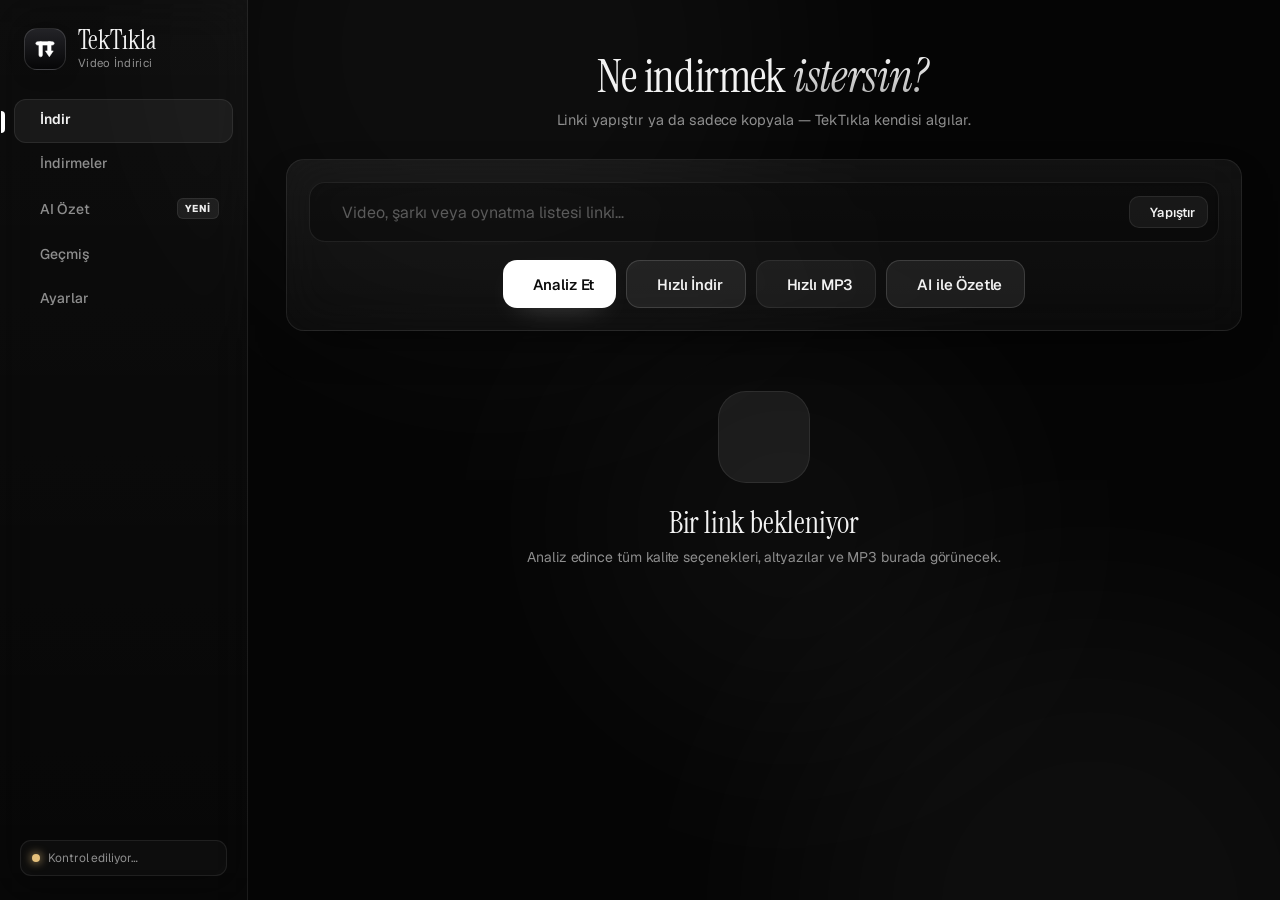
==== commit c6d39762: "Tasarım önizlemesi: siyah TT logo, temalar, serif başlıklar, sade ve simetrik düzen - Siyah zemin + " ====
--- a/tektikla/web/index.html
+++ b/tektikla/web/index.html
@@ -1,5 +1,5 @@
 <!doctype html>
-<html lang="tr" data-theme="dark">
+<html lang="tr" data-theme="mono">
 <head>
 <meta charset="utf-8">
 <meta name="viewport" content="width=device-width, initial-scale=1">
@@ -8,7 +8,7 @@
 </head>
 <body>
 <svg width="0" height="0" style="position:absolute">
-  <defs><linearGradient id="gradStroke" x1="0" y1="0" x2="1" y2="1"><stop offset="0" stop-color="#8B6CFF"/><stop offset=".55" stop-color="#C04CFD"/><stop offset="1" stop-color="#FF4D8D"/></linearGradient></defs>
+  <defs><linearGradient id="gradStroke" x1="0" y1="0" x2="1" y2="1"><stop offset="0" style="stop-color:var(--g1)"/><stop offset=".55" style="stop-color:var(--g2)"/><stop offset="1" style="stop-color:var(--g3)"/></linearGradient></defs>
 </svg>
 <div class="aurora"><span></span><span></span><span></span></div>
 
@@ -37,7 +37,7 @@
   <main id="main">
     <!-- ======================= İNDİR ======================= -->
     <section class="page active" id="page-download">
-      <div class="page-head">
+      <div class="page-head center">
         <div><h1>Ne indirmek <span class="grad-text">istersin?</span></h1>
         <p>Linki yapıştır ya da sadece kopyala — TekTıkla kendisi algılar.</p></div>
       </div>
@@ -52,12 +52,7 @@
           <button class="btn primary lg" id="analyzeBtn"><i data-ic="search"></i>Analiz Et</button>
           <button class="btn success lg" id="quickBtn"><i data-ic="zap"></i>Hızlı İndir</button>
           <button class="btn lg" id="quickAudioBtn"><i data-ic="music"></i>Hızlı MP3</button>
-          <span class="spacer"></span>
           <button class="btn ai lg" id="heroAiBtn"><i data-ic="sparkles"></i>AI ile Özetle</button>
-        </div>
-        <div class="sites">
-          <span>YouTube</span><span>Shorts</span><span>Instagram</span><span>TikTok</span><span>X / Twitter</span>
-          <span>Facebook</span><span>Twitch</span><span>Reddit</span><span>Vimeo</span><span>SoundCloud</span><span>+1800 site</span>
         </div>
       </div>
 
@@ -119,6 +114,16 @@
 
           <div class="card" id="subCard">
             <h3>Altyazı</h3>
+            <div class="row ai-sub-row">
+              <div class="txt"><b><i data-ic="sparkles"></i> Yapay zekâ ile altyazı</b><small>Videonun konuşmasını istediğin dile çevirip altyazı olarak ekler.</small></div>
+              <label class="switch"><input type="checkbox" id="aiSubToggle"><span></span></label>
+            </div>
+            <div class="hidden" id="aiSubBox">
+              <label class="lbl">Altyazı dili</label>
+              <select class="select" id="aiSubLang"></select>
+              <p class="hint" id="aiSubHint">Videoda altyazı varsa onu çevirir; yoksa konuşmayı bilgisayarında yazıya döker (ilk kullanımda ~190 MB model iner), sonra çevirir.</p>
+            </div>
+            <div id="manualSubBox">
             <label class="lbl">Sitedeki altyazılar</label>
             <select class="select" id="subSelect"></select>
             <label class="lbl">Kendi altyazı dosyan</label>
@@ -126,6 +131,7 @@
               <span class="name" id="extSubName">Seçilmedi (.srt, .vtt, .ass)</span>
               <button class="btn" id="extSubBtn"><i data-ic="file"></i>Seç</button>
               <button class="btn icon" id="extSubClear" title="Kaldır"><i data-ic="x"></i></button>
+            </div>
             </div>
             <label class="lbl">Ekleme şekli</label>
             <div class="seg" id="subModeSeg"><button data-v="embed">Göm</button><button data-v="burn">Videoya yak</button><button data-v="file">Ayrı .srt</button></div>
@@ -182,11 +188,11 @@
     <section class="page" id="page-ai">
       <div class="page-head">
         <div><h1><span class="grad-text">AI</span> Video Özeti</h1>
-        <p>İzlemeden önce videonun ne anlattığını öğren. Claude konuşma dökümünü okuyup özetler.</p></div>
+        <p>İzlemeden önce videonun ne anlattığını öğren. Yapay zekâ konuşma dökümünü okuyup özetler.</p></div>
       </div>
       <div class="card callout hidden" id="aiNoKey">
         <div class="logo"><svg viewBox="0 0 24 24"><path d="M12 3l1.9 5.1L19 10l-5.1 1.9L12 17l-1.9-5.1L5 10l5.1-1.9z"/></svg></div>
-        <div class="txt"><b>Önce API anahtarını ekle</b><p>AI özeti için bir Anthropic API anahtarı gerekir (console.anthropic.com). Anahtar bu bilgisayarda Windows şifrelemesiyle saklanır.</p></div>
+        <div class="txt"><b>Önce API anahtarını ekle</b><p>Google Gemini anahtarı ücretsizdir: aistudio.google.com/apikey adresinden kredi kartı olmadan birkaç saniyede alınır. Anahtar bu bilgisayarda Windows şifrelemesiyle saklanır.</p></div>
         <button class="btn primary" id="aiGoSettings"><i data-ic="settings"></i>Ayarlara git</button>
       </div>
       <div class="card hero">
@@ -235,60 +241,69 @@
 
     <!-- ======================= AYARLAR ======================= -->
     <section class="page" id="page-settings">
-      <div class="page-head"><div><h1>Ayarlar</h1><p>Değişiklikler otomatik kaydedilir.</p></div></div>
+      <div class="page-head center"><div><h1>Ayarlar</h1><p>Değişiklikler otomatik kaydedilir.</p></div></div>
       <div class="settings-grid">
+        <div class="card">
+          <div class="card-title"><span class="ci"><i data-ic="palette"></i></span>Görünüm</div>
+          <div class="theme-grid" id="themeGrid">
+            <button class="theme-opt" data-theme-opt="mono"><span class="sw mono"><i></i><i></i></span><span class="nm">Siyah</span></button>
+            <button class="theme-opt" data-theme-opt="paper"><span class="sw paper"><i></i><i></i></span><span class="nm">Kâğıt</span></button>
+            <button class="theme-opt" data-theme-opt="violet"><span class="sw violet"><i></i><i></i></span><span class="nm">Mor</span></button>
+            <button class="theme-opt" data-theme-opt="ocean"><span class="sw ocean"><i></i><i></i></span><span class="nm">Okyanus</span></button>
+          </div>
+        </div>
+
         <div class="card">
           <div class="card-title"><span class="ci"><i data-ic="settings"></i></span>Genel</div>
           <div class="row"><div class="txt"><b>Kayıt klasörü</b><small id="setFolder"></small></div><button class="btn" id="setFolderBtn">Değiştir</button></div>
-          <div class="row"><div class="txt"><b>Tema</b></div><div class="seg" id="themeSeg"><button data-v="dark">Koyu</button><button data-v="light">Açık</button><button data-v="system">Sistem</button></div></div>
-          <div class="row"><div class="txt"><b>Panoyu izle</b><small>Link kopyalayınca TekTıkla otomatik algılar.</small></div><label class="switch"><input type="checkbox" data-setting="clipboard_watch"><span></span></label></div>
+          <div class="row"><div class="txt"><b>Panoyu izle</b><small>Kopyalanan link otomatik algılanır</small></div><label class="switch"><input type="checkbox" data-setting="clipboard_watch"><span></span></label></div>
           <div class="row"><div class="txt"><b>Aynı anda indirme</b></div><div class="seg" id="parallelSeg"><button data-v="1">1</button><button data-v="2">2</button><button data-v="3">3</button><button data-v="4">4</button></div></div>
-          <div class="row"><div class="txt"><b>Hız sınırı</b><small>Örnek: 2M = saniyede 2 MB. Boş = sınırsız.</small></div><input class="input sm" id="rateInput" placeholder="sınırsız"></div>
+          <div class="row"><div class="txt"><b>Hız sınırı</b><small>Örnek: 2M · boş = sınırsız</small></div><input class="input sm" id="rateInput" placeholder="sınırsız"></div>
+        </div>
+
+        <div class="card">
+          <div class="card-title"><span class="ci"><i data-ic="film"></i></span>Varsayılan biçimler</div>
+          <div class="row"><div class="txt"><b>Video</b></div><div class="seg" id="defContainerSeg"><button data-v="mp4">MP4</button><button data-v="mkv">MKV</button><button data-v="webm">WEBM</button></div></div>
+          <div class="row"><div class="txt"><b>Ses</b></div><div class="seg" id="defAudioSeg"><button data-v="mp3">MP3</button><button data-v="m4a">M4A</button><button data-v="opus">OPUS</button><button data-v="flac">FLAC</button><button data-v="wav">WAV</button></div></div>
+          <div class="row"><div class="txt"><b>Ses kalitesi</b><small>kbps</small></div><div class="seg" id="defAudioQSeg"><button data-v="320">320</button><button data-v="256">256</button><button data-v="192">192</button><button data-v="128">128</button></div></div>
+        </div>
+
+        <div class="card">
+          <div class="card-title"><span class="ci"><i data-ic="zap"></i></span>Ekstralar</div>
+          <div class="row"><div class="txt"><b>Kapak resmini göm</b><small>MP3 ve MP4'e video kapağı</small></div><label class="switch"><input type="checkbox" data-setting="embed_thumbnail"><span></span></label></div>
+          <div class="row"><div class="txt"><b>Bilgileri göm</b><small>Başlık, sanatçı, bölümler</small></div><label class="switch"><input type="checkbox" data-setting="embed_metadata"><span></span></label></div>
+          <div class="row"><div class="txt"><b>Sponsorları kes</b><small>YouTube · SponsorBlock</small></div><label class="switch"><input type="checkbox" data-setting="sponsorblock"><span></span></label></div>
+          <div class="row"><div class="txt"><b>Tarayıcı çerezleri</b><small>Giriş isteyen videolar için</small></div>
+            <select class="select" id="cookiesSelect"><option>Yok</option><option>Firefox</option><option>Edge</option><option>Chrome</option><option>Brave</option><option>Opera</option><option>Vivaldi</option></select></div>
         </div>
 
         <div class="card">
           <div class="card-title"><span class="ci"><i data-ic="sparkles"></i></span>Yapay Zekâ</div>
-          <p class="hint" style="margin-top:4px">AI özeti Anthropic'in Claude modelini kullanır. Anahtarınızı <a href="#" id="keysLink" style="color:var(--accent-2)">console.anthropic.com</a> adresinden alabilirsiniz; ücretlendirme kendi hesabınızdan yapılır.</p>
+          <div class="row"><div class="txt"><b>Servis</b><small>Özet ve altyazı çevirisi</small></div>
+            <div class="seg" id="providerSeg"><button data-v="gemini">Gemini</button><button data-v="claude">Claude</button></div></div>
+          <p class="hint" id="providerHint"></p>
           <div class="key-row">
-            <input class="input" id="apiKeyInput" type="password" placeholder="sk-ant-…" autocomplete="off">
+            <input class="input" id="apiKeyInput" type="password" placeholder="AIza…" autocomplete="off">
             <button class="btn primary" id="saveKeyBtn">Kaydet</button>
           </div>
-          <div class="row" style="margin-top:8px"><div class="txt"><b id="keyStatus"></b><small>Anahtar Windows şifrelemesiyle (DPAPI) yalnızca bu bilgisayarda saklanır.</small></div><button class="btn danger sm" id="deleteKeyBtn">Sil</button></div>
-        </div>
-
-        <div class="card">
-          <div class="card-title"><span class="ci"><i data-ic="film"></i></span>Varsayılan biçimler</div>
-          <div class="row"><div class="txt"><b>Video dosya türü</b></div><div class="seg" id="defContainerSeg"><button data-v="mp4">MP4</button><button data-v="mkv">MKV</button><button data-v="webm">WEBM</button></div></div>
-          <div class="row"><div class="txt"><b>Ses biçimi</b></div><div class="seg" id="defAudioSeg"><button data-v="mp3">MP3</button><button data-v="m4a">M4A</button><button data-v="opus">OPUS</button><button data-v="flac">FLAC</button><button data-v="wav">WAV</button></div></div>
-          <div class="row"><div class="txt"><b>Ses kalitesi</b></div><div class="seg" id="defAudioQSeg"><button data-v="320">320</button><button data-v="256">256</button><button data-v="192">192</button><button data-v="128">128</button></div></div>
-        </div>
-
-        <div class="card">
-          <div class="card-title"><span class="ci"><i data-ic="zap"></i></span>Ekstralar</div>
-          <div class="row"><div class="txt"><b>Kapak resmini göm</b><small>MP3/MP4 dosyalarına video kapağı eklenir.</small></div><label class="switch"><input type="checkbox" data-setting="embed_thumbnail"><span></span></label></div>
-          <div class="row"><div class="txt"><b>Bilgileri ve bölümleri göm</b><small>Başlık, sanatçı, tarih ve bölümler dosyaya yazılır.</small></div><label class="switch"><input type="checkbox" data-setting="embed_metadata"><span></span></label></div>
-          <div class="row"><div class="txt"><b>Sponsor bölümlerini kes</b><small>YouTube'daki sponsor ve "abone ol" kısımları SponsorBlock ile çıkarılır.</small></div><label class="switch"><input type="checkbox" data-setting="sponsorblock"><span></span></label></div>
-          <div class="row"><div class="txt"><b>Tarayıcı çerezleri</b><small>Yaş sınırlı veya giriş isteyen videolar için. Chrome'da sorun olursa Firefox önerilir.</small></div>
-            <select class="select" id="cookiesSelect" style="width:140px"><option>Yok</option><option>Firefox</option><option>Edge</option><option>Chrome</option><option>Brave</option><option>Opera</option><option>Vivaldi</option></select></div>
-        </div>
-
-        <div class="card">
-          <div class="card-title"><span class="ci"><i data-ic="box"></i></span>Bileşenler</div>
-          <div class="kv"><span>yt-dlp (indirme motoru)</span><b id="tYtdlp"></b></div>
-          <div class="kv"><span>FFmpeg (birleştirme, MP3, altyazı)</span><b id="tFfmpeg"></b></div>
-          <div class="kv"><span>JavaScript çalıştırıcı (YouTube)</span><b id="tJs"></b></div>
-          <div class="row" style="margin-top:6px"><div class="txt"><b>yt-dlp'yi güncelle</b><small id="ytdlpMsg">Bir site indirmeyi reddederse önce bunu deneyin.</small></div><button class="btn" id="ytdlpBtn"><i data-ic="refresh"></i>Güncelle</button></div>
-          <div class="row hidden" id="repairRow"><div class="txt"><b>Bileşenleri kur</b><small>Eksik bileşenler indirilir.</small></div><button class="btn primary" id="repairBtn">Kur</button></div>
-        </div>
-
-        <div class="card">
-          <div class="card-title"><span class="ci"><i data-ic="refresh"></i></span>Uygulama güncellemesi</div>
+          <div class="row"><div class="txt"><b id="keyStatus"></b><small>Windows şifrelemesiyle saklanır</small></div><button class="btn danger sm" id="deleteKeyBtn">Sil</button></div>
+          <div class="row"><div class="txt"><b>Konuşma tanıma</b><small>Altyazısız videolar · bilgisayarda</small></div>
+            <div class="seg" id="whisperSeg"><button data-v="base">Hızlı</button><button data-v="small">Doğru</button></div></div>
+        </div>
+
+        <div class="card">
+          <div class="card-title"><span class="ci"><i data-ic="box"></i></span>Sistem</div>
           <div class="kv"><span>Sürüm</span><b id="appVersion"></b></div>
+          <div class="kv"><span>İndirme motoru</span><b id="tYtdlp"></b></div>
+          <div class="kv"><span>FFmpeg</span><b id="tFfmpeg"></b></div>
+          <div class="kv"><span>JavaScript (YouTube)</span><b id="tJs"></b></div>
           <div class="kv"><span>Güncelleme kaynağı</span><b id="repoText"></b></div>
-          <div class="row"><div class="txt"><b>Açılışta güncellemeleri kontrol et</b></div><label class="switch"><input type="checkbox" data-setting="auto_update_check"><span></span></label></div>
-          <div class="row"><div class="txt"><b id="updateStatus">Güncellemeleri denetle</b><small id="updateNotes"></small></div>
+          <div class="row"><div class="txt"><b>Açılışta güncelleme denetle</b></div><label class="switch"><input type="checkbox" data-setting="auto_update_check"><span></span></label></div>
+          <div class="row"><div class="txt"><b id="updateStatus">Uygulama güncellemesi</b><small id="updateNotes"></small></div>
             <button class="btn" id="checkUpdateBtn"><i data-ic="refresh"></i>Denetle</button>
             <button class="btn primary hidden" id="installUpdateBtn"><i data-ic="download"></i>Güncelle</button></div>
+          <div class="row"><div class="txt"><b>İndirme motorunu güncelle</b><small id="ytdlpMsg">Bir site indirmeyi reddederse</small></div><button class="btn" id="ytdlpBtn"><i data-ic="refresh"></i>Güncelle</button></div>
+          <div class="row hidden" id="repairRow"><div class="txt"><b>Bileşenleri kur</b><small>Eksik bileşenler indirilir</small></div><button class="btn primary" id="repairBtn">Kur</button></div>
         </div>
       </div>
     </section>
--- a/tektikla/web/style.css
+++ b/tektikla/web/style.css
@@ -1,53 +1,84 @@
-/* TekTıkla arayüzü — koyu/açık tema, cam efektli kartlar, animasyonlu butonlar */
-@font-face {
-  font-family: "Plus Jakarta Sans";
-  src: url("fonts/PlusJakartaSans.ttf") format("truetype");
-  font-weight: 200 800;
-  font-display: block;
-}
-
+/* TekTıkla arayüzü — temalar (Siyah, Kâğıt, Mor, Okyanus), sade kartlar, animasyonlu butonlar */
+@font-face { font-family: "Geist"; src: url("fonts/Geist.ttf") format("truetype"); font-weight: 100 900; font-display: block; }
+@font-face { font-family: "Instrument Serif"; src: url("fonts/InstrumentSerif-Regular.ttf") format("truetype"); font-weight: 400; font-display: block; }
+@font-face { font-family: "Instrument Serif"; src: url("fonts/InstrumentSerif-Italic.ttf") format("truetype"); font-weight: 400; font-style: italic; font-display: block; }
+
+/* ---- Siyah (varsayılan): siyah-beyaz, minimal ---- */
+:root, :root[data-theme="mono"] {
+  --bg: #050505; --bg-2: #0E0E0E;
+  --panel: rgba(255, 255, 255, .028); --panel-2: rgba(255, 255, 255, .055); --panel-solid: #111111;
+  --border: rgba(255, 255, 255, .08); --border-strong: rgba(255, 255, 255, .18);
+  --text: #F2F2F2; --muted: #8E8E8E; --faint: #5A5A5A;
+  --accent: #FFFFFF; --accent-soft: rgba(255, 255, 255, .07); --accent-line: rgba(255, 255, 255, .35);
+  --on-accent: #0A0A0A; --chip-text: #EDEDED;
+  --grad: linear-gradient(#FFFFFF, #FFFFFF); --grad-text: linear-gradient(180deg, #FFFFFF, #A8A8A8);
+  --btn2-bg: rgba(255, 255, 255, .07); --btn2-fg: #F2F2F2; --btn2-border: rgba(255, 255, 255, .14);
+  --g1: #FFFFFF; --g2: #DADADA; --g3: #A8A8A8;
+  --aurora-1: #FFFFFF; --aurora-2: #FFFFFF; --aurora-3: #FFFFFF; --aurora-op: .035;
+  --ok: #8BD6A8; --warn: #E5C07B; --err: #F07A7E; --err-text: #FFA3A6;
+  --glow: 0 10px 30px -16px rgba(255, 255, 255, .35);
+  --shadow: 0 18px 50px -24px rgba(0, 0, 0, .9);
+  color-scheme: dark;
+}
+/* ---- Kâğıt: açık, kırık beyaz ve siyah ---- */
+:root[data-theme="paper"] {
+  --bg: #F3F2EE; --bg-2: #E9E7E1;
+  --panel: rgba(255, 255, 255, .55); --panel-2: rgba(255, 255, 255, .9); --panel-solid: #FFFFFF;
+  --border: rgba(0, 0, 0, .08); --border-strong: rgba(0, 0, 0, .18);
+  --text: #141414; --muted: #6B6B6B; --faint: #A0A0A0;
+  --accent: #111111; --accent-soft: rgba(0, 0, 0, .05); --accent-line: rgba(0, 0, 0, .35);
+  --on-accent: #FFFFFF; --chip-text: #1A1A1A;
+  --grad: linear-gradient(#111111, #111111); --grad-text: linear-gradient(180deg, #111111, #555555);
+  --btn2-bg: rgba(0, 0, 0, .04); --btn2-fg: #141414; --btn2-border: rgba(0, 0, 0, .12);
+  --g1: #111111; --g2: #333333; --g3: #666666;
+  --aurora-1: #000000; --aurora-2: #000000; --aurora-3: #000000; --aurora-op: 0;
+  --ok: #1E8A55; --warn: #A16A00; --err: #C7343A; --err-text: #C7343A;
+  --glow: 0 10px 26px -16px rgba(0, 0, 0, .45);
+  --shadow: 0 18px 40px -26px rgba(0, 0, 0, .35);
+  color-scheme: light;
+}
+/* ---- Mor: önceki renkli görünüm ---- */
+:root[data-theme="violet"] {
+  --bg: #0B0A12; --bg-2: #12111C;
+  --panel: rgba(255, 255, 255, .045); --panel-2: rgba(255, 255, 255, .07); --panel-solid: #15131F;
+  --border: rgba(255, 255, 255, .08); --border-strong: rgba(255, 255, 255, .16);
+  --text: #EEEDF6; --muted: #9C99B4; --faint: #6A6784;
+  --accent: #A35BFE; --accent-soft: rgba(124, 92, 255, .14); --accent-line: rgba(124, 92, 255, .5);
+  --on-accent: #FFFFFF; --chip-text: #D9CCFF;
+  --grad: linear-gradient(135deg, #7C5CFF 0%, #B04CFD 50%, #FF4D8D 100%);
+  --grad-text: linear-gradient(135deg, #8B6CFF, #FF4D8D);
+  --btn2-bg: linear-gradient(135deg, #18B47B 0%, #2DD4A0 100%); --btn2-fg: #FFFFFF; --btn2-border: transparent;
+  --g1: #8B6CFF; --g2: #C04CFD; --g3: #FF4D8D;
+  --aurora-1: #6D4BFF; --aurora-2: #E2368A; --aurora-3: #2A7BFF; --aurora-op: .3;
+  --ok: #22C58B; --warn: #F5B941; --err: #F2555A; --err-text: #FFA3A6;
+  --glow: 0 10px 30px -10px rgba(124, 92, 255, .65);
+  --shadow: 0 18px 50px -20px rgba(0, 0, 0, .7);
+  color-scheme: dark;
+}
+/* ---- Okyanus: lacivert ve camgöbeği ---- */
+:root[data-theme="ocean"] {
+  --bg: #04101A; --bg-2: #081927;
+  --panel: rgba(255, 255, 255, .04); --panel-2: rgba(255, 255, 255, .07); --panel-solid: #0B1D2B;
+  --border: rgba(160, 220, 255, .09); --border-strong: rgba(160, 220, 255, .2);
+  --text: #E8F4FA; --muted: #8AA7B8; --faint: #557284;
+  --accent: #38BDF8; --accent-soft: rgba(56, 189, 248, .12); --accent-line: rgba(56, 189, 248, .5);
+  --on-accent: #02121C; --chip-text: #BDEBFF;
+  --grad: linear-gradient(135deg, #22D3EE 0%, #38BDF8 50%, #818CF8 100%);
+  --grad-text: linear-gradient(135deg, #67E8F9, #818CF8);
+  --btn2-bg: rgba(56, 189, 248, .1); --btn2-fg: #E8F4FA; --btn2-border: rgba(56, 189, 248, .3);
+  --g1: #22D3EE; --g2: #38BDF8; --g3: #818CF8;
+  --aurora-1: #0EA5E9; --aurora-2: #6366F1; --aurora-3: #14B8A6; --aurora-op: .22;
+  --ok: #34D399; --warn: #FBBF24; --err: #F87171; --err-text: #FCA5A5;
+  --glow: 0 10px 30px -12px rgba(56, 189, 248, .55);
+  --shadow: 0 18px 50px -20px rgba(0, 0, 0, .7);
+  color-scheme: dark;
+}
 :root {
-  --bg: #0B0A12;
-  --bg-2: #12111C;
-  --panel: rgba(255, 255, 255, .045);
-  --panel-2: rgba(255, 255, 255, .07);
-  --panel-solid: #15131F;
-  --border: rgba(255, 255, 255, .08);
-  --border-strong: rgba(255, 255, 255, .16);
-  --text: #EEEDF6;
-  --muted: #9C99B4;
-  --faint: #6A6784;
-  --accent: #7C5CFF;
-  --accent-2: #D946EF;
-  --accent-3: #FF4D8D;
-  --ok: #22C58B;
-  --warn: #F5B941;
-  --err: #F2555A;
-  --grad: linear-gradient(135deg, #7C5CFF 0%, #B04CFD 50%, #FF4D8D 100%);
-  --grad-ok: linear-gradient(135deg, #18B47B 0%, #2DD4A0 100%);
-  --shadow: 0 18px 50px -20px rgba(0, 0, 0, .7);
-  --glow: 0 10px 30px -10px rgba(124, 92, 255, .65);
-  --radius: 18px;
-  --radius-sm: 12px;
+  --grad-ok: var(--grad);
+  --radius: 18px; --radius-sm: 12px;
   --ease: cubic-bezier(.22, 1, .36, 1);
-  --font: "Plus Jakarta Sans", "Segoe UI", system-ui, sans-serif;
-  --font-display: "Plus Jakarta Sans", "Segoe UI", system-ui, sans-serif;
-  color-scheme: dark;
-}
-
-:root[data-theme="light"] {
-  --bg: #F5F4FA;
-  --bg-2: #ECEAF5;
-  --panel: rgba(255, 255, 255, .75);
-  --panel-2: rgba(255, 255, 255, .95);
-  --panel-solid: #FFFFFF;
-  --border: rgba(30, 20, 70, .09);
-  --border-strong: rgba(30, 20, 70, .18);
-  --text: #1B1830;
-  --muted: #625E7C;
-  --faint: #9894B0;
-  --shadow: 0 18px 40px -22px rgba(40, 30, 90, .35);
-  color-scheme: light;
+  --font: "Geist", "Segoe UI", system-ui, sans-serif;
+  --font-display: "Instrument Serif", Georgia, serif;
 }
 
 * { box-sizing: border-box; margin: 0; padding: 0; }
@@ -68,11 +99,10 @@
 
 /* ---------- arka plan ışıkları ---------- */
 .aurora { position: fixed; inset: 0; z-index: 0; pointer-events: none; overflow: hidden; }
-.aurora span { position: absolute; width: 620px; height: 620px; border-radius: 50%; filter: blur(110px); opacity: .32; animation: drift 26s ease-in-out infinite alternate; }
-.aurora span:nth-child(1) { background: #6D4BFF; top: -260px; left: 180px; }
-.aurora span:nth-child(2) { background: #E2368A; bottom: -320px; right: -120px; animation-delay: -9s; opacity: .22; }
-.aurora span:nth-child(3) { background: #2A7BFF; top: 35%; left: 45%; width: 420px; height: 420px; animation-delay: -16s; opacity: .14; }
-:root[data-theme="light"] .aurora span { opacity: .16; }
+.aurora span { position: absolute; width: 620px; height: 620px; border-radius: 50%; filter: blur(110px); opacity: var(--aurora-op); animation: drift 26s ease-in-out infinite alternate; transition: opacity .6s; }
+.aurora span:nth-child(1) { background: var(--aurora-1); top: -260px; left: 180px; }
+.aurora span:nth-child(2) { background: var(--aurora-2); bottom: -320px; right: -120px; animation-delay: -9s; }
+.aurora span:nth-child(3) { background: var(--aurora-3); top: 35%; left: 45%; width: 420px; height: 420px; animation-delay: -16s; }
 @keyframes drift { to { transform: translate(90px, 60px) scale(1.15); } }
 
 /* ---------- yerleşim ---------- */
@@ -90,8 +120,8 @@
   background: var(--grad); box-shadow: var(--glow);
   animation: logoPulse 5s ease-in-out infinite;
 }
-.logo svg { width: 26px; height: 26px; fill: #fff; stroke: #fff; stroke-width: .5; stroke-linejoin: round; filter: drop-shadow(0 1px 1.5px rgba(40, 10, 70, .35)); }
-@keyframes logoPulse { 50% { box-shadow: 0 10px 34px -6px rgba(217, 70, 239, .7); } }
+.logo svg { width: 26px; height: 26px; fill: #fff; stroke: #fff; stroke-width: .5; stroke-linejoin: round; }
+@keyframes logoPulse { 50% { box-shadow: 0 10px 30px -10px rgba(255, 255, 255, .18); } }
 .brand b { font-family: var(--font-display); font-size: 20px; font-weight: 800; letter-spacing: -.3px; display: block; line-height: 1.1; }
 .brand small { color: var(--muted); font-size: 12px; }
 
@@ -109,14 +139,13 @@
 .nav-item .badge {
   margin-left: auto; min-width: 22px; height: 20px; padding: 0 7px; border-radius: 10px;
   font-size: 11px; font-weight: 700; display: grid; place-items: center;
-  background: var(--grad); color: #fff; box-shadow: var(--glow);
+  background: var(--grad); color: var(--on-accent); box-shadow: var(--glow);
   animation: pop .35s var(--ease);
 }
 .nav-item .tag {
   margin-left: auto; font-size: 10px; font-weight: 800; letter-spacing: .6px; padding: 3px 7px; border-radius: 6px;
-  background: linear-gradient(135deg, rgba(124,92,255,.25), rgba(255,77,141,.25)); color: #E9D5FF;
-}
-:root[data-theme="light"] .nav-item .tag { color: #7C3AED; }
+  background: var(--accent-soft); border: 1px solid var(--border); color: var(--chip-text);
+}
 .nav-indicator {
   position: absolute; left: 0; top: 0; right: 0; height: 44px; z-index: 0;
   border-radius: 12px; background: var(--panel-2); border: 1px solid var(--border);
@@ -124,7 +153,7 @@
 }
 .nav-indicator::before {
   content: ""; position: absolute; left: -14px; top: 11px; width: 4px; height: 22px; border-radius: 0 4px 4px 0;
-  background: var(--grad); box-shadow: 0 0 14px rgba(217, 70, 239, .8);
+  background: var(--grad); box-shadow: var(--glow);
 }
 .side-foot { margin-top: auto; display: flex; flex-direction: column; gap: 8px; padding: 0 6px; }
 .side-foot small { color: var(--faint); font-size: 11px; padding-left: 4px; }
@@ -135,7 +164,7 @@
 .status-chip .dot { width: 8px; height: 8px; border-radius: 50%; background: var(--ok); box-shadow: 0 0 10px var(--ok); flex: none; }
 .status-chip.busy .dot { background: var(--warn); box-shadow: 0 0 10px var(--warn); animation: blink 1s infinite; }
 .status-chip.fail .dot { background: var(--err); box-shadow: 0 0 10px var(--err); }
-.status-chip.update { cursor: pointer; color: var(--text); border-color: rgba(124,92,255,.5); background: rgba(124,92,255,.12); }
+.status-chip.update { cursor: pointer; color: var(--text); border-color: var(--accent-line); background: var(--accent-soft); }
 .status-chip.update .dot { background: var(--accent-2); box-shadow: 0 0 10px var(--accent-2); animation: blink 1.4s infinite; }
 @keyframes blink { 50% { opacity: .35; } }
 
@@ -188,13 +217,13 @@
 .btn.lg { height: 48px; padding: 0 22px; font-size: 15px; border-radius: 14px; }
 .btn.xl { height: 56px; padding: 0 34px; font-size: 17px; border-radius: 16px; }
 .btn.icon { width: 36px; height: 36px; padding: 0; border-radius: 11px; }
-.btn.primary, .btn.success, .btn.ai { color: #fff; border: 0; }
+.btn.primary, .btn.ai { color: var(--on-accent); border: 0; }
 .btn.primary { background: var(--grad); background-size: 160% 160%; box-shadow: var(--glow); }
-.btn.primary:hover { background-position: 100% 0; box-shadow: 0 16px 36px -10px rgba(176, 76, 253, .75); }
-.btn.success { background: var(--grad-ok); box-shadow: 0 10px 28px -12px rgba(34, 197, 139, .7); }
-.btn.success:hover { box-shadow: 0 16px 34px -10px rgba(34, 197, 139, .8); }
-.btn.ai { background: linear-gradient(135deg, #3B82F6, #8B5CF6 55%, #EC4899); box-shadow: 0 10px 28px -12px rgba(139, 92, 246, .8); }
-.btn.danger:hover { background: rgba(242, 85, 90, .16); border-color: rgba(242, 85, 90, .55); color: #FF8A8E; }
+.btn.primary:hover { background-position: 100% 0; box-shadow: var(--glow), 0 0 0 1px var(--accent-line); }
+.btn.success { background: var(--btn2-bg); color: var(--btn2-fg); border: 1px solid var(--btn2-border); }
+.btn.success:hover { box-shadow: var(--glow); }
+.btn.ai { background: var(--grad); box-shadow: var(--glow); }
+.btn.danger:hover { background: rgba(242, 85, 90, .14); border-color: rgba(242, 85, 90, .5); color: var(--err-text); }
 .btn.ghost { background: transparent; }
 /* parlama süpürmesi */
 .btn.primary::after, .btn.success::after, .btn.ai::after {
@@ -209,7 +238,7 @@
 .btn.loading { pointer-events: none; }
 .btn.loading::before {
   content: ""; width: 16px; height: 16px; border-radius: 50%;
-  border: 2px solid rgba(255,255,255,.35); border-top-color: #fff; animation: spin .7s linear infinite;
+  border: 2px solid currentColor; border-top-color: transparent; opacity: .8; animation: spin .7s linear infinite;
 }
 @keyframes spin { to { transform: rotate(360deg); } }
 @keyframes pop { from { transform: scale(.4); opacity: 0; } }
@@ -218,7 +247,7 @@
 .hero { padding: 26px; overflow: hidden; }
 .hero::before {
   content: ""; position: absolute; inset: -1px; border-radius: inherit; padding: 1px; pointer-events: none;
-  background: linear-gradient(135deg, rgba(124,92,255,.55), transparent 35%, transparent 65%, rgba(255,77,141,.45));
+  background: linear-gradient(135deg, var(--accent-line), transparent 35%, transparent 65%, var(--accent-line));
   -webkit-mask: linear-gradient(#000 0 0) content-box, linear-gradient(#000 0 0); -webkit-mask-composite: xor; mask-composite: exclude;
 }
 .url-box {
@@ -226,8 +255,8 @@
   border-radius: 16px; background: rgba(0,0,0,.28); border: 1px solid var(--border);
   transition: border-color .25s, box-shadow .3s;
 }
-:root[data-theme="light"] .url-box { background: #fff; }
-.url-box:focus-within { border-color: rgba(124,92,255,.75); box-shadow: 0 0 0 4px rgba(124,92,255,.16), var(--glow); }
+:root[data-theme="paper"] .url-box { background: #fff; }
+.url-box:focus-within { border-color: var(--accent-line); box-shadow: 0 0 0 4px var(--accent-soft), var(--glow); }
 .url-box svg.ic { color: var(--muted); width: 20px; height: 20px; }
 .url-box input { flex: 1; height: 100%; background: none; border: 0; outline: 0; font-size: 16px; }
 .url-box input::placeholder { color: var(--faint); }
@@ -241,7 +270,7 @@
 .empty { text-align: center; padding: 60px 20px 40px; color: var(--muted); }
 .empty .art {
   width: 92px; height: 92px; margin: 0 auto 20px; border-radius: 28px; display: grid; place-items: center;
-  background: linear-gradient(135deg, rgba(124,92,255,.22), rgba(255,77,141,.18)); border: 1px solid var(--border);
+  background: var(--accent-soft); border: 1px solid var(--border);
   animation: float 4s ease-in-out infinite;
 }
 .empty .art svg.ic { width: 40px; height: 40px; stroke: url(#gradStroke); }
@@ -271,18 +300,16 @@
 .meta p { color: var(--muted); }
 .chips { display: flex; flex-wrap: wrap; gap: 8px; }
 .chip { display: inline-flex; align-items: center; gap: 6px; padding: 5px 11px; border-radius: 20px; font-size: 12px; font-weight: 650; background: var(--panel-2); border: 1px solid var(--border); color: var(--muted); }
-.chip.accent { color: #D9CCFF; background: rgba(124,92,255,.16); border-color: rgba(124,92,255,.38); }
-:root[data-theme="light"] .chip.accent { color: #5B3FD9; }
-.chip.ok { color: #7EE7C0; background: rgba(34,197,139,.12); border-color: rgba(34,197,139,.35); }
-:root[data-theme="light"] .chip.ok { color: #0F8A5F; }
+.chip.accent { color: var(--chip-text); background: var(--accent-soft); border-color: var(--accent-line); }
+.chip.ok { color: var(--ok); background: transparent; border-color: var(--border-strong); }
 .meta-actions { margin-top: auto; padding-top: 14px; display: flex; gap: 10px; }
 
 /* ---------- segment düğmeleri ---------- */
 .seg { position: relative; display: inline-flex; padding: 4px; gap: 2px; border-radius: 13px; background: rgba(0,0,0,.25); border: 1px solid var(--border); }
-:root[data-theme="light"] .seg { background: var(--bg-2); }
+:root[data-theme="paper"] .seg { background: var(--bg-2); }
 .seg button { position: relative; z-index: 1; height: 34px; padding: 0 16px; border-radius: 9px; font-weight: 650; font-size: 13px; color: var(--muted); transition: color .25s; }
 .seg button:hover { color: var(--text); }
-.seg button.on { color: #fff; }
+.seg button.on { color: var(--on-accent); }
 .seg .glider { position: absolute; z-index: 0; top: 4px; bottom: 4px; left: 0; border-radius: 9px; background: var(--grad); box-shadow: var(--glow); transition: transform .4s var(--ease), width .4s var(--ease); }
 .seg.big { display: flex; width: 100%; margin-bottom: 6px; }
 .seg.big button { flex: 1; height: 44px; font-size: 14px; display: inline-flex; align-items: center; justify-content: center; gap: 8px; }
@@ -298,7 +325,7 @@
 .q-tile b { display: block; font-family: var(--font-display); font-size: 18px; }
 .q-tile small { display: block; color: var(--muted); font-size: 12px; margin-top: 2px; }
 .q-tile.on { border-color: transparent; background: linear-gradient(var(--panel-solid), var(--panel-solid)) padding-box, var(--grad) border-box; border: 1.5px solid transparent; box-shadow: var(--glow); }
-.q-tile.on::after { content: "✓"; position: absolute; top: 9px; right: 11px; width: 20px; height: 20px; border-radius: 50%; display: grid; place-items: center; font-size: 11px; font-weight: 800; color: #fff; background: var(--grad); animation: pop .3s var(--ease); }
+.q-tile.on::after { content: "✓"; position: absolute; top: 9px; right: 11px; width: 20px; height: 20px; border-radius: 50%; display: grid; place-items: center; font-size: 11px; font-weight: 800; color: var(--on-accent); background: var(--grad); animation: pop .3s var(--ease); }
 
 /* ---------- form öğeleri ---------- */
 label.lbl { display: block; font-size: 12.5px; color: var(--muted); font-weight: 600; margin: 14px 0 7px; }
@@ -306,14 +333,14 @@
   width: 100%; height: 42px; padding: 0 14px; border-radius: 12px; outline: 0;
   background: rgba(0,0,0,.22); border: 1px solid var(--border); transition: border-color .2s, box-shadow .25s;
 }
-:root[data-theme="light"] .select, :root[data-theme="light"] .input { background: #fff; }
-.select:focus, .input:focus { border-color: rgba(124,92,255,.7); box-shadow: 0 0 0 4px rgba(124,92,255,.14); }
+:root[data-theme="paper"] .select, :root[data-theme="paper"] .input { background: #fff; }
+.select:focus, .input:focus { border-color: var(--accent-line); box-shadow: 0 0 0 4px var(--accent-soft); }
 .select option { background: var(--panel-solid); color: var(--text); }
 .input.sm { width: 110px; height: 38px; }
 .hint { color: var(--muted); font-size: 12.5px; line-height: 1.5; margin-top: 9px; }
 .file-row { display: flex; gap: 8px; align-items: center; }
 .file-row .name { flex: 1; min-width: 0; height: 42px; display: flex; align-items: center; padding: 0 14px; border-radius: 12px; border: 1px dashed var(--border-strong); color: var(--muted); overflow: hidden; text-overflow: ellipsis; white-space: nowrap; }
-.file-row .name.set { color: var(--text); border-style: solid; border-color: rgba(124,92,255,.5); }
+.file-row .name.set { color: var(--text); border-style: solid; border-color: var(--accent-line); }
 details.adv { margin-top: 14px; }
 details.adv summary { cursor: pointer; color: var(--muted); font-size: 13px; font-weight: 600; list-style: none; display: flex; align-items: center; gap: 6px; }
 details.adv summary::before { content: "›"; display: inline-block; transition: transform .25s var(--ease); font-size: 16px; }
@@ -362,8 +389,7 @@
 .q-card.done .s .st { color: var(--ok); }
 .q-card.error .s .st, .q-card.cancelled .s .st { color: var(--err); }
 .q-body .stats { display: flex; gap: 14px; margin-top: 8px; font-size: 12px; color: var(--muted); font-variant-numeric: tabular-nums; }
-.q-body .err { margin-top: 8px; font-size: 12.5px; color: #FFA3A6; white-space: pre-wrap; line-height: 1.45; }
-:root[data-theme="light"] .q-body .err { color: #C7343A; }
+.q-body .err { margin-top: 8px; font-size: 12.5px; color: var(--err-text); white-space: pre-wrap; line-height: 1.45; }
 .q-actions { display: flex; gap: 8px; }
 .progress { position: relative; height: 8px; margin-top: 10px; border-radius: 8px; background: var(--panel-2); overflow: hidden; }
 .progress i { position: absolute; inset: 0 auto 0 0; border-radius: inherit; background: var(--grad); transition: width .35s var(--ease); }
@@ -383,7 +409,7 @@
 .ai-step.active { color: var(--text); }
 .ai-step.active .b { border-color: transparent; background: var(--grad); box-shadow: var(--glow); animation: pulse 1.2s ease-in-out infinite; }
 .ai-step.done { color: var(--muted); }
-.ai-step.done .b { background: var(--ok); border-color: transparent; color: #fff; }
+.ai-step.done .b { background: var(--ok); border-color: transparent; color: var(--bg); }
 @keyframes pulse { 50% { transform: scale(1.12); } }
 .ai-result .head { display: flex; gap: 18px; align-items: center; }
 .ai-result .head img { width: 168px; aspect-ratio: 16/9; object-fit: cover; border-radius: 12px; }
@@ -396,8 +422,8 @@
 .ai-summary { line-height: 1.75; font-size: 15px; white-space: pre-wrap; color: var(--text); user-select: text; }
 .points { list-style: none; display: flex; flex-direction: column; gap: 10px; user-select: text; }
 .points li { display: flex; gap: 12px; line-height: 1.55; padding: 12px 14px; border-radius: 12px; background: var(--panel); border: 1px solid var(--border); animation: rise .45s var(--ease) both; }
-.points li span.n { flex: none; width: 24px; height: 24px; border-radius: 8px; display: grid; place-items: center; font-size: 12px; font-weight: 800; color: #fff; background: var(--grad); }
-.callout { display: flex; gap: 16px; align-items: center; border-color: rgba(124,92,255,.4); background: linear-gradient(135deg, rgba(124,92,255,.14), rgba(255,77,141,.08)); }
+.points li span.n { flex: none; width: 24px; height: 24px; border-radius: 8px; display: grid; place-items: center; font-size: 12px; font-weight: 800; color: var(--on-accent); background: var(--grad); }
+.callout { display: flex; gap: 16px; align-items: center; border-color: var(--accent-line); background: var(--accent-soft); }
 .callout .txt { flex: 1; }
 .callout .txt b { font-size: 16px; display: block; margin-bottom: 4px; }
 .callout .txt p { color: var(--muted); line-height: 1.5; }
@@ -405,7 +431,7 @@
 /* ---------- geçmiş ---------- */
 .h-row { display: flex; align-items: center; gap: 14px; padding: 13px 16px; border-radius: 14px; transition: background .2s, transform .2s var(--ease); }
 .h-row:hover { background: var(--panel-2); transform: translateX(4px); }
-.h-row .ico { width: 38px; height: 38px; border-radius: 11px; display: grid; place-items: center; background: linear-gradient(135deg, rgba(124,92,255,.22), rgba(255,77,141,.16)); flex: none; }
+.h-row .ico { width: 38px; height: 38px; border-radius: 11px; display: grid; place-items: center; background: var(--accent-soft); border: 1px solid var(--border); flex: none; }
 .h-row .txt { flex: 1; min-width: 0; }
 .h-row .txt b { display: block; overflow: hidden; text-overflow: ellipsis; white-space: nowrap; }
 .h-row .txt small { color: var(--muted); font-size: 12px; }
@@ -418,7 +444,7 @@
 .settings-grid > .card { margin: 0; }
 @media (max-width: 1180px) { .settings-grid { grid-template-columns: 1fr; } }
 .card-title { display: flex; align-items: center; gap: 10px; font-size: 16px; font-weight: 700; margin-bottom: 6px; }
-.card-title .ci { width: 34px; height: 34px; border-radius: 10px; display: grid; place-items: center; background: linear-gradient(135deg, rgba(124,92,255,.25), rgba(255,77,141,.18)); }
+.card-title .ci { width: 34px; height: 34px; border-radius: 10px; display: grid; place-items: center; background: var(--accent-soft); border: 1px solid var(--border); }
 .kv { display: flex; justify-content: space-between; padding: 8px 0; font-size: 13px; color: var(--muted); border-top: 1px solid var(--border); }
 .kv b { color: var(--text); font-weight: 600; }
 .key-row { display: flex; gap: 8px; margin-top: 12px; }
@@ -432,7 +458,7 @@
   animation: toastIn .45s var(--ease);
 }
 .toast.out { animation: toastOut .3s ease forwards; }
-.toast .ti { width: 28px; height: 28px; border-radius: 9px; display: grid; place-items: center; flex: none; background: var(--grad); color: #fff; }
+.toast .ti { width: 28px; height: 28px; border-radius: 9px; display: grid; place-items: center; flex: none; background: var(--grad); color: var(--on-accent); }
 .toast.ok .ti { background: var(--grad-ok); }
 .toast.err .ti { background: var(--err); }
 @keyframes toastIn { from { opacity: 0; transform: translateY(16px) scale(.96); } }
@@ -449,3 +475,79 @@
 .modal .progress { height: 10px; margin: 22px 0 10px; }
 .modal small { color: var(--muted); font-size: 12px; font-variant-numeric: tabular-nums; }
 .modal .btns { display: flex; justify-content: center; gap: 10px; margin-top: 18px; }
+
+/* ---------- AI altyazı ---------- */
+.ai-sub-row { padding-top: 4px; }
+.ai-sub-row .txt b { display: flex; align-items: center; gap: 6px; }
+.ai-sub-row .txt b svg.ic { stroke: url(#gradStroke); width: 16px; height: 16px; }
+#aiSubBox { padding: 2px 0 6px; animation: rise .35s var(--ease); }
+.q-card.done .q-body .err { color: var(--warn); }
+
+/* ================= sade tipografi ve düzen ================= */
+body { letter-spacing: -.005em; font-feature-settings: "ss01", "cv11"; }
+.logo { background: linear-gradient(180deg, #232327, #060607); border: 1px solid rgba(255, 255, 255, .14);
+        box-shadow: 0 8px 22px -12px rgba(0, 0, 0, .8); animation: none; }
+.brand b { font-family: var(--font-display); font-size: 27px; font-weight: 400; letter-spacing: 0; line-height: 1; }
+.brand small { font-size: 11.5px; letter-spacing: .3px; }
+.nav-item { font-weight: 500; }
+.nav-item.active { font-weight: 600; }
+
+.page-head h1 { font-family: var(--font-display); font-weight: 400; font-size: 46px; letter-spacing: -.6px; line-height: 1.05; }
+.page-head p { font-size: 14.5px; }
+.page-head.center { justify-content: center; text-align: center; margin: 22px 0 30px; }
+.page-head.center p { margin-top: 10px; }
+.grad-text { font-style: italic; background: var(--grad-text); -webkit-background-clip: text; background-clip: text;
+             color: transparent; padding-right: .06em; }
+.empty h2, .modal h2 { font-family: var(--font-display); font-weight: 400; font-size: 30px; letter-spacing: -.2px; }
+.meta h2, .ai-result .head h2 { font-family: var(--font); font-weight: 650; letter-spacing: -.3px; }
+.q-tile b { font-family: var(--font); font-weight: 650; letter-spacing: -.4px; }
+.tldr { font-family: var(--font-display); font-style: italic; font-weight: 400; font-size: 23px; line-height: 1.38; }
+.card h3 { font-size: 11px; letter-spacing: 1.6px; font-weight: 600; }
+
+/* butonlar: yazı ve ikon tam ortada */
+.btn { font-weight: 560; line-height: 1; letter-spacing: -.01em; }
+.btn svg.ic { margin-top: -1px; }
+.seg button { display: inline-flex; align-items: center; justify-content: center; line-height: 1; font-weight: 560; }
+
+/* indir sayfası: ortalanmış, sade giriş alanı */
+#page-download { max-width: 1000px; }  /* üstteki kutu ve sonuç kartları aynı genişlikte: simetrik */
+#page-download .hero { padding: 22px; }
+#page-download .hero::before { display: none; }
+.hero-actions { justify-content: center; margin-top: 18px; }
+/* siyah-beyaz temalarda tek dolu düğme "Analiz Et"; diğerleri ikincil */
+:root[data-theme="mono"] .btn.ai, :root[data-theme="paper"] .btn.ai {
+  background: var(--btn2-bg); color: var(--btn2-fg); border: 1px solid var(--btn2-border); box-shadow: none; }
+
+.switch input:checked + span::before { background: var(--on-accent); }
+
+/* ================= ayarlar: simetrik ızgara ================= */
+.settings-grid { grid-template-columns: 1fr 1fr; align-items: stretch; gap: 18px; }
+.settings-grid > .card { display: flex; flex-direction: column; padding: 22px 24px; }
+.card-title { font-size: 15px; font-weight: 600; gap: 12px; padding-bottom: 14px; margin-bottom: 4px;
+              border-bottom: 1px solid var(--border); }
+.settings-grid .row { min-height: 62px; padding: 10px 0; }
+.settings-grid .row:first-of-type { border-top: 0; }
+.settings-grid .row .txt small { font-size: 12px; }
+.settings-grid .seg { width: 236px; flex: none; }
+.settings-grid .seg button { flex: 1; padding: 0 6px; }
+.settings-grid .row > .btn, .settings-grid .row > .switch { flex: none; }
+.settings-grid .row > .input.sm, .settings-grid .row > .select { width: 236px; flex: none; }
+.settings-grid .kv { padding: 11px 0; }
+.settings-grid .key-row { margin-top: 4px; }
+#providerHint { margin: 0 0 6px; }
+
+/* tema seçici */
+.theme-grid { display: grid; grid-template-columns: repeat(2, 1fr); gap: 14px; margin-top: 16px; flex: 1; align-content: center; }
+.theme-opt { display: flex; flex-direction: column; align-items: stretch; gap: 10px; padding: 10px 10px 12px; border-radius: 16px;
+             border: 1px solid var(--border); background: var(--panel); transition: border-color .2s, transform .25s var(--ease), box-shadow .25s; }
+.theme-opt:hover { transform: translateY(-3px); border-color: var(--border-strong); }
+.theme-opt.on { border-color: var(--accent-line); box-shadow: 0 0 0 1px var(--accent-line), var(--glow); }
+.theme-opt .nm { font-size: 13px; font-weight: 560; text-align: center; }
+.theme-opt .sw { position: relative; height: 74px; border-radius: 11px; overflow: hidden; border: 1px solid rgba(128, 128, 128, .22); }
+.theme-opt .sw i { position: absolute; left: 14%; height: 12px; border-radius: 6px; }
+.theme-opt .sw i:first-child { top: 22px; width: 52%; }
+.theme-opt .sw i:last-child { top: 42px; width: 34%; }
+.sw.mono { background: #050505; } .sw.mono i:first-child { background: #FFFFFF; } .sw.mono i:last-child { background: #2B2B2B; }
+.sw.paper { background: #F3F2EE; } .sw.paper i:first-child { background: #111111; } .sw.paper i:last-child { background: #D8D6D0; }
+.sw.violet { background: #0B0A12; } .sw.violet i:first-child { background: linear-gradient(90deg, #7C5CFF, #FF4D8D); } .sw.violet i:last-child { background: #2A2740; }
+.sw.ocean { background: #04101A; } .sw.ocean i:first-child { background: linear-gradient(90deg, #22D3EE, #818CF8); } .sw.ocean i:last-child { background: #15303F; }
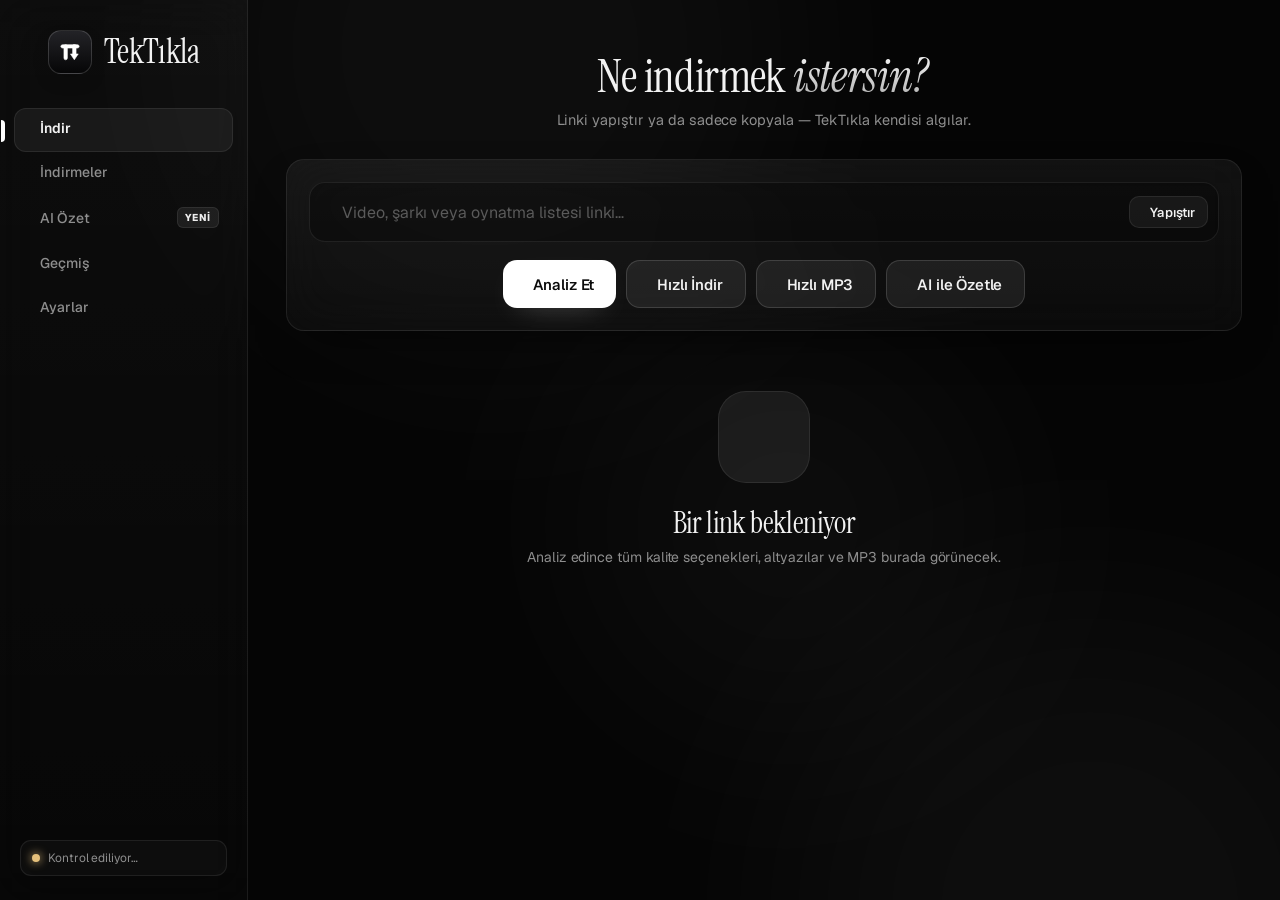
==== commit 2d3b0107: "Önizleme: temaya göre logo, büyük ortalı marka, grotesk font seçeneği, Hızlı MP3 düzeltmesi - Logo v" ====
--- a/tektikla/web/index.html
+++ b/tektikla/web/index.html
@@ -17,7 +17,7 @@
   <aside class="sidebar">
     <div class="brand">
       <div class="logo"><svg viewBox="0 0 24 24" class="tt"><rect x="3.6" y="5.2" width="16.8" height="3.2" rx="1.6"/><rect x="6.4" y="5.2" width="3.2" height="14" rx="1.6"/><rect x="14.4" y="5.2" width="3.2" height="9.4" rx="1"/><path d="M12.4 13.8h7.2L16 19.2z"/></svg></div>
-      <div><b>TekTıkla</b><small>Video İndirici</small></div>
+      <b>TekTıkla</b>
     </div>
     <nav id="nav">
       <div class="nav-indicator" id="navIndicator"></div>
@@ -51,7 +51,7 @@
         <div class="hero-actions">
           <button class="btn primary lg" id="analyzeBtn"><i data-ic="search"></i>Analiz Et</button>
           <button class="btn success lg" id="quickBtn"><i data-ic="zap"></i>Hızlı İndir</button>
-          <button class="btn lg" id="quickAudioBtn"><i data-ic="music"></i>Hızlı MP3</button>
+          <button class="btn success lg" id="quickAudioBtn"><i data-ic="music"></i>Hızlı MP3</button>
           <button class="btn ai lg" id="heroAiBtn"><i data-ic="sparkles"></i>AI ile Özetle</button>
         </div>
       </div>
@@ -251,6 +251,8 @@
             <button class="theme-opt" data-theme-opt="violet"><span class="sw violet"><i></i><i></i></span><span class="nm">Mor</span></button>
             <button class="theme-opt" data-theme-opt="ocean"><span class="sw ocean"><i></i><i></i></span><span class="nm">Okyanus</span></button>
           </div>
+          <div class="row font-row"><div class="txt"><b>Başlık yazı tipi</b><small>İkisini karşılaştır</small></div>
+            <div class="seg" id="fontSeg"><button data-v="serif" class="f-serif">Serif</button><button data-v="grotesk" class="f-grotesk">Grotesk</button></div></div>
         </div>
 
         <div class="card">
--- a/tektikla/web/style.css
+++ b/tektikla/web/style.css
@@ -551,3 +551,34 @@
 .sw.paper { background: #F3F2EE; } .sw.paper i:first-child { background: #111111; } .sw.paper i:last-child { background: #D8D6D0; }
 .sw.violet { background: #0B0A12; } .sw.violet i:first-child { background: linear-gradient(90deg, #7C5CFF, #FF4D8D); } .sw.violet i:last-child { background: #2A2740; }
 .sw.ocean { background: #04101A; } .sw.ocean i:first-child { background: linear-gradient(90deg, #22D3EE, #818CF8); } .sw.ocean i:last-child { background: #15303F; }
+
+/* ================= temaya göre logo (assets/icons/<tema>.ico ile aynı) ================= */
+@font-face { font-family: "Bricolage Grotesque"; src: url("fonts/BricolageGrotesque.ttf") format("truetype");
+             font-weight: 200 800; font-stretch: 75% 100%; font-display: block; }
+:root, :root[data-theme="mono"] { --logo-bg: linear-gradient(180deg, #232327, #060607); --logo-fg: #FFFFFF; --logo-border: rgba(255, 255, 255, .16); }
+:root[data-theme="paper"] { --logo-bg: linear-gradient(180deg, #FFFFFF, #EAE8E2); --logo-fg: #111111; --logo-border: rgba(0, 0, 0, .14); }
+:root[data-theme="violet"] { --logo-bg: linear-gradient(135deg, #7C5CFF, #B04CFD 50%, #FF4D8D); --logo-fg: #FFFFFF; --logo-border: transparent; }
+:root[data-theme="ocean"] { --logo-bg: linear-gradient(135deg, #22D3EE, #38BDF8 50%, #818CF8); --logo-fg: #FFFFFF; --logo-border: transparent; }
+.logo { background: var(--logo-bg); border: 1px solid var(--logo-border); transition: background .4s, border-color .4s; }
+.logo svg { fill: var(--logo-fg); stroke: var(--logo-fg); transition: fill .4s, stroke .4s; }
+.modal .logo, .callout .logo { box-shadow: var(--glow); }
+
+/* ================= marka: büyük ve ortalı ================= */
+.brand { justify-content: center; gap: 12px; padding: 8px 0 28px; }
+.brand .logo { width: 44px; height: 44px; border-radius: 13px; }
+.brand b { font-size: 34px; line-height: 1; }
+
+/* ================= başlık yazı tipi: serif ↔ grotesk ================= */
+:root { --display-weight: 400; --display-style: italic; --display-tracking: -.6px; }
+:root[data-font="grotesk"] {
+  --font-display: "Bricolage Grotesque", "Segoe UI", system-ui, sans-serif;
+  --display-weight: 700; --display-style: normal; --display-tracking: -1.4px;
+}
+.brand b, .page-head h1, .empty h2, .modal h2 { font-weight: var(--display-weight); letter-spacing: var(--display-tracking); }
+.grad-text, .tldr { font-style: var(--display-style); }
+:root[data-font="grotesk"] .brand b { font-size: 30px; }
+:root[data-font="grotesk"] .page-head h1 { font-size: 42px; font-stretch: 92%; }
+:root[data-font="grotesk"] .tldr { font-size: 20px; font-weight: 600; letter-spacing: -.3px; }
+.seg .f-serif { font-family: "Instrument Serif", serif; font-size: 16px; font-weight: 400; }
+.seg .f-grotesk { font-family: "Bricolage Grotesque", sans-serif; font-weight: 700; }
+.font-row { margin-top: 10px; border-top: 1px solid var(--border); }
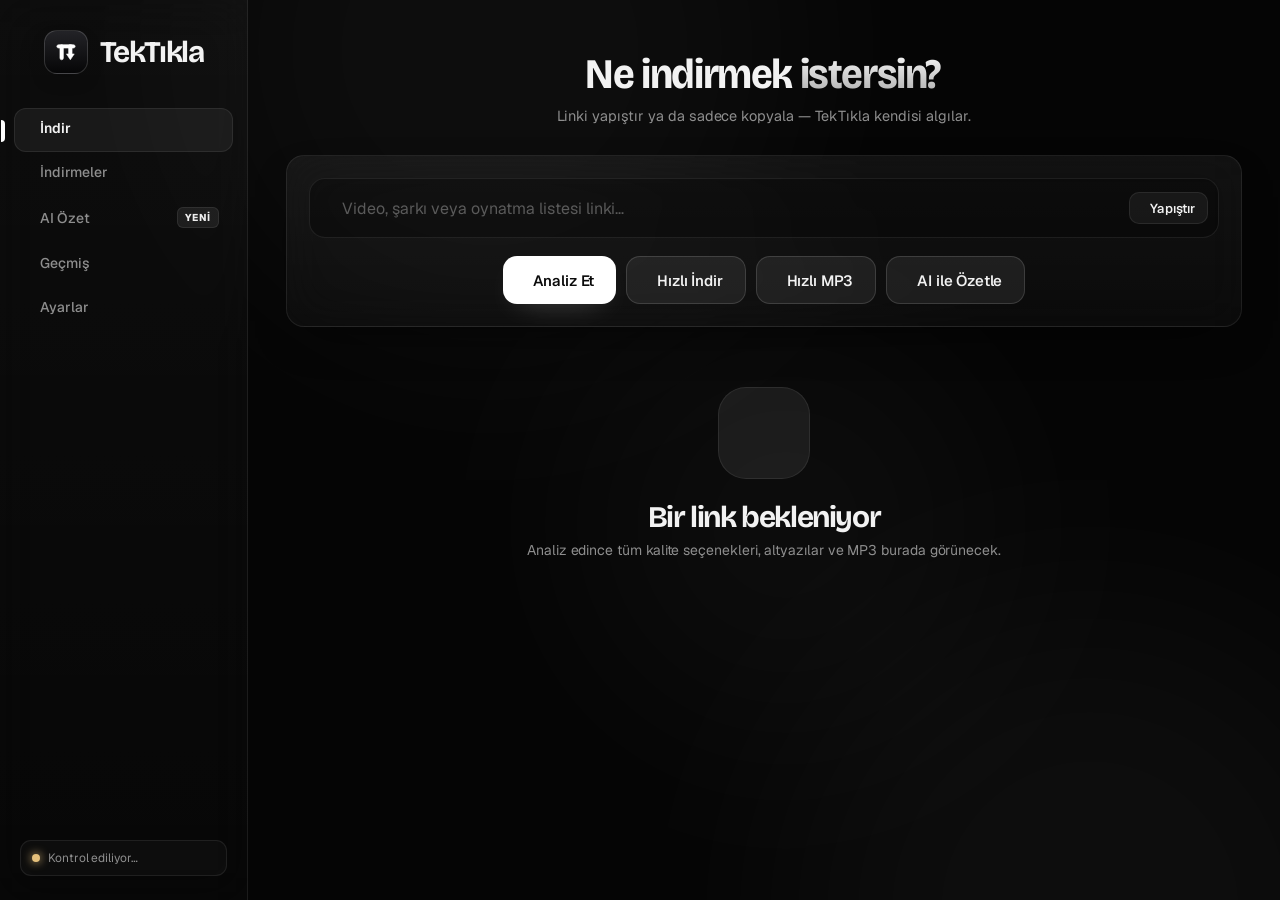
==== commit b9b7e335: "Varsayılan başlık yazı tipi: Grotesk (Bricolage Grotesque)" ====
--- a/tektikla/web/index.html
+++ b/tektikla/web/index.html
@@ -1,5 +1,5 @@
 <!doctype html>
-<html lang="tr" data-theme="mono">
+<html lang="tr" data-theme="mono" data-font="grotesk">
 <head>
 <meta charset="utf-8">
 <meta name="viewport" content="width=device-width, initial-scale=1">
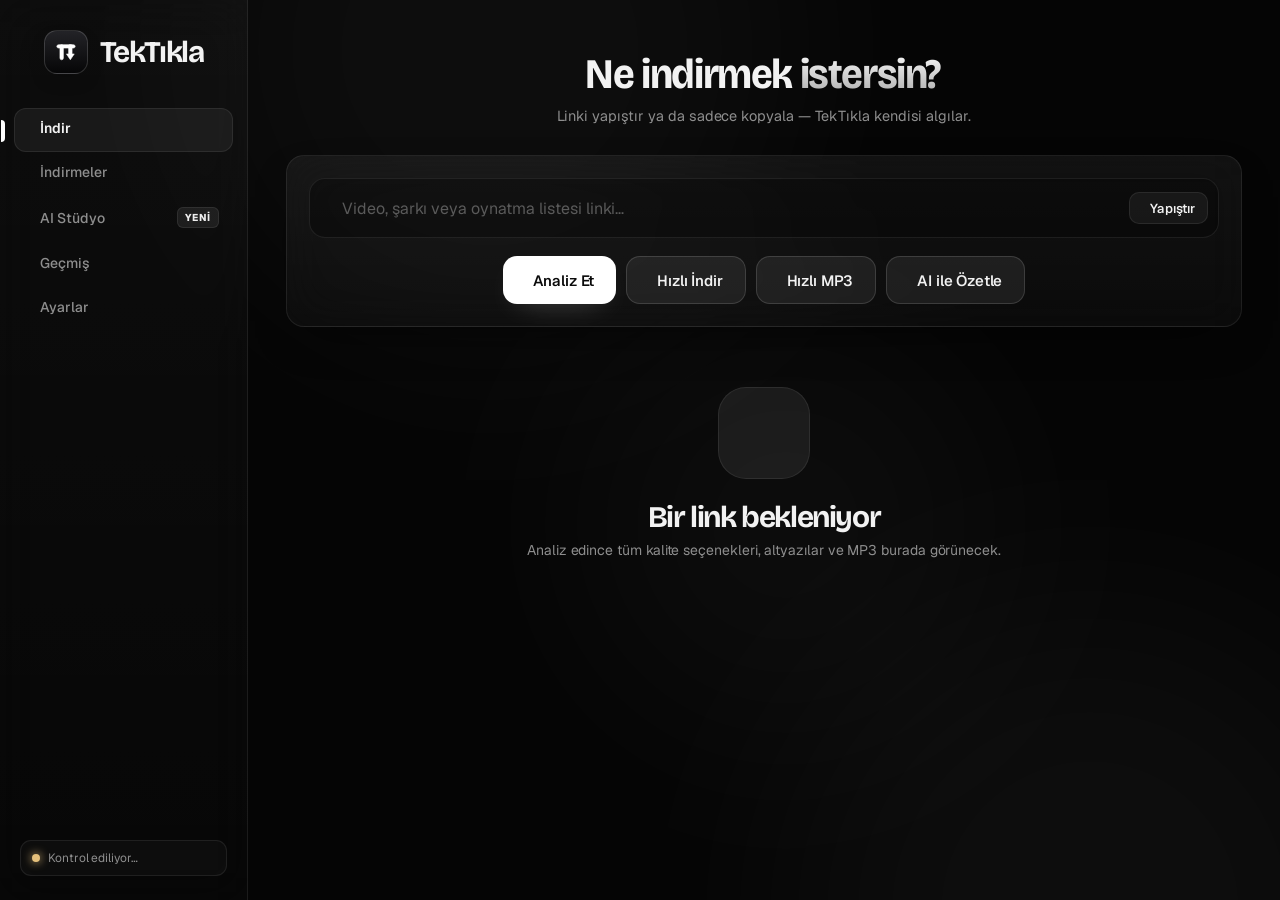
==== commit 4da3be1e: "v2.4.0: kapak indirme, benzer videolar, AI yorum özeti, AI video fikirleri; altyazısız (X/Twitter) v" ====
--- a/tektikla/web/index.html
+++ b/tektikla/web/index.html
@@ -23,7 +23,7 @@
       <div class="nav-indicator" id="navIndicator"></div>
       <button class="nav-item active" data-page="download"><i data-ic="download"></i>İndir</button>
       <button class="nav-item" data-page="queue"><i data-ic="list"></i>İndirmeler<span class="badge hidden" id="queueBadge">0</span></button>
-      <button class="nav-item" data-page="ai"><i data-ic="sparkles"></i>AI Özet<span class="tag">YENİ</span></button>
+      <button class="nav-item" data-page="ai"><i data-ic="sparkles"></i>AI Stüdyo<span class="tag">YENİ</span></button>
       <button class="nav-item" data-page="history"><i data-ic="clock"></i>Geçmiş</button>
       <button class="nav-item" data-page="settings"><i data-ic="settings"></i>Ayarlar</button>
     </nav>
@@ -81,7 +81,10 @@
             <p id="mUploader"></p>
             <div class="meta-actions">
               <button class="btn ai" id="mAiBtn"><i data-ic="sparkles"></i>AI ile özetle</button>
-              <button class="btn" id="mResetBtn"><i data-ic="x"></i>Temizle</button>
+              <button class="btn" id="mCommentsBtn"><i data-ic="chat"></i>Yorum özeti</button>
+              <button class="btn" id="mThumbBtn"><i data-ic="image"></i>Kapağı indir</button>
+              <button class="btn" id="mSimilarBtn"><i data-ic="grid"></i>Benzer videolar</button>
+              <button class="btn icon" id="mResetBtn" title="Temizle"><i data-ic="x"></i></button>
             </div>
           </div>
         </div>
@@ -163,6 +166,10 @@
           <div class="info"><b id="dlSummary"></b><small id="dlSummary2"></small></div>
           <button class="btn primary xl" id="downloadBtn"><i data-ic="download"></i>İndir</button>
         </div>
+        <div class="card hidden" id="similarBox">
+          <div class="sim-head"><h3>Benzer videolar</h3><button class="btn icon ghost" id="similarClose" title="Kapat"><i data-ic="x"></i></button></div>
+          <div class="sim-grid" id="similarGrid"></div>
+        </div>
       </div>
     </section>
 
@@ -187,8 +194,8 @@
     <!-- ======================= AI ÖZET ======================= -->
     <section class="page" id="page-ai">
       <div class="page-head">
-        <div><h1><span class="grad-text">AI</span> Video Özeti</h1>
-        <p>İzlemeden önce videonun ne anlattığını öğren. Yapay zekâ konuşma dökümünü okuyup özetler.</p></div>
+        <div><h1><span class="grad-text">AI</span> Stüdyo</h1>
+        <p id="aiSub">İzlemeden önce videonun ne anlattığını öğren.</p></div>
       </div>
       <div class="card callout hidden" id="aiNoKey">
         <div class="logo"><svg viewBox="0 0 24 24"><path d="M12 3l1.9 5.1L19 10l-5.1 1.9L12 17l-1.9-5.1L5 10l5.1-1.9z"/></svg></div>
@@ -196,11 +203,16 @@
         <button class="btn primary" id="aiGoSettings"><i data-ic="settings"></i>Ayarlara git</button>
       </div>
       <div class="card hero">
-        <div class="ai-hero">
+        <div class="seg big" id="aiModeSeg">
+          <button data-v="summary"><i data-ic="sparkles"></i>Video özeti</button>
+          <button data-v="comments"><i data-ic="chat"></i>Yorum özeti</button>
+          <button data-v="ideas"><i data-ic="bulb"></i>Video fikirleri</button>
+        </div>
+        <div class="ai-hero" style="margin-top:14px">
           <div class="url-box"><i data-ic="link"></i><input id="aiUrl" placeholder="Özetlenecek video linki…" spellcheck="false" autocomplete="off"></div>
-          <button class="btn ai lg" id="aiBtn" style="height:60px"><i data-ic="sparkles"></i>Özetle</button>
-        </div>
-        <p class="hint">Altyazısı olan videolarda konuşmanın tamamı okunur; altyazı yoksa başlık ve açıklamadan özet çıkarılır.</p>
+          <button class="btn ai lg" id="aiBtn" style="height:60px"><i data-ic="sparkles"></i><span>Özetle</span></button>
+        </div>
+        <p class="hint" id="aiHint"></p>
       </div>
 
       <div class="card hidden" id="aiLoading">
@@ -216,12 +228,28 @@
           <button class="btn primary" id="aiDownload"><i data-ic="download"></i>İndir</button>
         </div>
         <div class="tldr"><i data-ic="sparkles"></i><span id="aiTldr"></span></div>
-        <h3>Özet</h3>
-        <p class="ai-summary" id="aiSummary"></p>
-        <h3>Önemli noktalar</h3>
-        <ul class="points" id="aiPoints"></ul>
-        <h3>Konular</h3>
-        <div class="chips" id="aiTopics"></div>
+        <div id="aiBodySummary">
+          <h3>Özet</h3>
+          <p class="ai-summary" id="aiSummary"></p>
+          <h3>Önemli noktalar</h3>
+          <ul class="points" id="aiPoints"></ul>
+          <h3>Konular</h3>
+          <div class="chips" id="aiTopics"></div>
+        </div>
+        <div id="aiBodyComments">
+          <div class="pro-con">
+            <div class="pc good"><h3>Beğenilenler</h3><ul id="cLikes"></ul></div>
+            <div class="pc bad"><h3>Beğenilmeyenler</h3><ul id="cDislikes"></ul></div>
+          </div>
+          <div id="cIssuesBox"><h3>Bildirilen sorunlar ve çözümleri</h3><div class="issues" id="cIssues"></div></div>
+          <div id="cThemesBox"><h3>Yorumlarda öne çıkanlar</h3><ul class="points" id="cThemes"></ul></div>
+          <div id="cQuestionsBox"><h3>Sık sorulan sorular</h3><ul class="points" id="cQuestions"></ul></div>
+          <h3>Ayrıntılı özet</h3>
+          <p class="ai-summary" id="cSummary"></p>
+        </div>
+        <div id="aiBodyIdeas">
+          <div class="ideas" id="ideaGrid"></div>
+        </div>
       </div>
     </section>
 
--- a/tektikla/web/style.css
+++ b/tektikla/web/style.css
@@ -582,3 +582,52 @@
 .seg .f-serif { font-family: "Instrument Serif", serif; font-size: 16px; font-weight: 400; }
 .seg .f-grotesk { font-family: "Bricolage Grotesque", sans-serif; font-weight: 700; }
 .font-row { margin-top: 10px; border-top: 1px solid var(--border); }
+
+/* ---- benzer videolar ---- */
+.dl-bar + .card { margin-top: 16px; }
+.sim-head { display: flex; align-items: center; margin-bottom: 12px; }
+.sim-head h3 { margin: 0 !important; flex: 1; }
+.sim-grid { display: grid; grid-template-columns: repeat(auto-fill, minmax(208px, 1fr)); gap: 14px; }
+.sim { text-align: left; border-radius: 14px; padding: 8px; border: 1px solid transparent; transition: background .25s, border-color .25s, transform .25s var(--ease); animation: rise .45s var(--ease) both; }
+.sim:hover { background: var(--panel-2); border-color: var(--border); transform: translateY(-3px); }
+.sim .thumb { width: 100%; border-radius: 10px; }
+.sim:hover .thumb img { transform: scale(1.05); }
+.sim b { display: -webkit-box; -webkit-line-clamp: 2; -webkit-box-orient: vertical; overflow: hidden; font-weight: 600; font-size: 13.5px; line-height: 1.35; margin: 9px 2px 3px; }
+.sim small { display: block; color: var(--muted); font-size: 12px; margin: 0 2px; overflow: hidden; text-overflow: ellipsis; white-space: nowrap; }
+.sim .sk.thumb { width: 100%; height: auto; aspect-ratio: 16/9; }
+.sim-empty { color: var(--muted); padding: 8px 2px; }
+
+/* ---- yorum özeti ---- */
+.pro-con { display: grid; grid-template-columns: 1fr 1fr; gap: 14px; margin-top: 4px; }
+.pc { padding: 16px 18px; border-radius: 14px; background: var(--panel); border: 1px solid var(--border); }
+.pc h3 { margin-top: 0 !important; display: flex; align-items: center; gap: 8px; }
+.pc h3::before { content: ""; width: 8px; height: 8px; border-radius: 50%; }
+.pc.good h3::before { background: var(--ok); box-shadow: 0 0 10px var(--ok); }
+.pc.bad h3::before { background: var(--err); box-shadow: 0 0 10px var(--err); }
+.pc ul { list-style: none; display: flex; flex-direction: column; gap: 9px; user-select: text; }
+.pc li { line-height: 1.5; padding-left: 16px; position: relative; }
+.pc li::before { content: ""; position: absolute; left: 2px; top: .62em; width: 5px; height: 5px; border-radius: 50%; background: var(--muted); }
+.pc .none { color: var(--faint); }
+.issues { display: flex; flex-direction: column; gap: 10px; user-select: text; }
+.issue { display: grid; grid-template-columns: 1fr 1fr; border-radius: 12px; overflow: hidden; border: 1px solid var(--border); animation: rise .45s var(--ease) both; }
+.issue > div { padding: 12px 14px; line-height: 1.5; }
+.issue > div small { display: block; font-size: 10.5px; font-weight: 700; letter-spacing: 1.2px; text-transform: uppercase; margin-bottom: 4px; }
+.issue .p { background: color-mix(in srgb, var(--err) 7%, transparent); }
+.issue .p small { color: var(--err); }
+.issue .s { background: color-mix(in srgb, var(--ok) 7%, transparent); border-left: 1px solid var(--border); }
+.issue .s small { color: var(--ok); }
+
+/* ---- video fikirleri ---- */
+.ideas { display: grid; grid-template-columns: 1fr 1fr; gap: 14px; margin-top: 18px; user-select: text; }
+.idea { padding: 18px; border-radius: 16px; background: var(--panel); border: 1px solid var(--border); display: flex; flex-direction: column; gap: 10px; animation: rise .45s var(--ease) both; transition: border-color .25s, transform .25s var(--ease); }
+.idea:hover { border-color: var(--border-strong); transform: translateY(-2px); }
+.idea .top { display: flex; gap: 12px; align-items: flex-start; }
+.idea .top .n { flex: none; width: 26px; height: 26px; border-radius: 8px; display: grid; place-items: center; font-size: 12px; font-weight: 800; color: var(--on-accent); background: var(--grad); }
+.idea h4 { font-size: 16px; font-weight: 650; line-height: 1.35; letter-spacing: -.2px; }
+.idea .hook { font-family: var(--font-display); font-style: var(--display-style, italic); font-size: 16px; line-height: 1.45; color: var(--text); padding-left: 12px; border-left: 2px solid var(--accent-line); }
+.idea ol { padding-left: 20px; color: var(--muted); line-height: 1.55; display: flex; flex-direction: column; gap: 3px; }
+.idea .why { color: var(--muted); font-size: 13px; line-height: 1.5; margin-top: auto; }
+.idea .chip { align-self: flex-start; }
+@media (max-width: 1180px) { .ideas, .pro-con, .issue { grid-template-columns: 1fr; } .issue .s { border-left: 0; border-top: 1px solid var(--border); } }
+/* sonuç gövdelerindeki bölüm başlıkları sarmalayıcının ilk çocuğu olsa da nefes alsın */
+.ai-result [id^="aiBody"] h3:first-child { margin-top: 24px; }
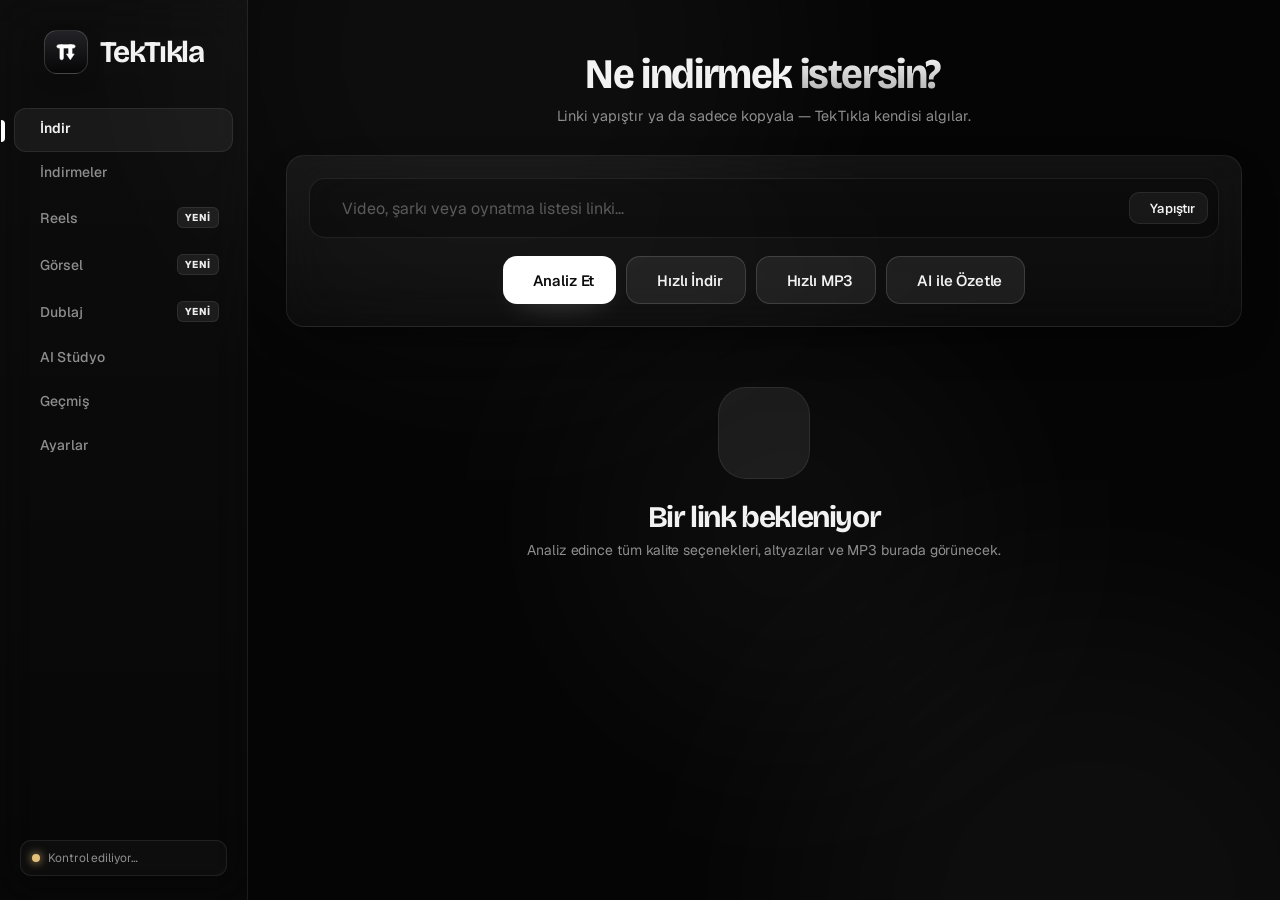
==== commit bf715315: "v3.0.0: Reels, Görsel ve Dublaj stüdyosu, oynatma listesinden seçerek indirme, 13 dil, yeni kurulum " ====
--- a/tektikla/web/index.html
+++ b/tektikla/web/index.html
@@ -23,7 +23,10 @@
       <div class="nav-indicator" id="navIndicator"></div>
       <button class="nav-item active" data-page="download"><i data-ic="download"></i>İndir</button>
       <button class="nav-item" data-page="queue"><i data-ic="list"></i>İndirmeler<span class="badge hidden" id="queueBadge">0</span></button>
-      <button class="nav-item" data-page="ai"><i data-ic="sparkles"></i>AI Stüdyo<span class="tag">YENİ</span></button>
+      <button class="nav-item" data-page="reels"><i data-ic="reels"></i>Reels<span class="tag">YENİ</span></button>
+      <button class="nav-item" data-page="image"><i data-ic="image"></i>Görsel<span class="tag">YENİ</span></button>
+      <button class="nav-item" data-page="dub"><i data-ic="mic"></i>Dublaj<span class="tag">YENİ</span></button>
+      <button class="nav-item" data-page="ai"><i data-ic="sparkles"></i>AI Stüdyo</button>
       <button class="nav-item" data-page="history"><i data-ic="clock"></i>Geçmiş</button>
       <button class="nav-item" data-page="settings"><i data-ic="settings"></i>Ayarlar</button>
     </nav>
@@ -82,11 +85,27 @@
             <div class="meta-actions">
               <button class="btn ai" id="mAiBtn"><i data-ic="sparkles"></i>AI ile özetle</button>
               <button class="btn" id="mCommentsBtn"><i data-ic="chat"></i>Yorum özeti</button>
+              <button class="btn" id="mReelsBtn"><i data-ic="reels"></i>Reels yap</button>
+              <button class="btn" id="mDubBtn"><i data-ic="mic"></i>Dublajla</button>
+              <button class="btn" id="mCoverBtn"><i data-ic="wand"></i>Kapak tasarla</button>
               <button class="btn" id="mThumbBtn"><i data-ic="image"></i>Kapağı indir</button>
               <button class="btn" id="mSimilarBtn"><i data-ic="grid"></i>Benzer videolar</button>
               <button class="btn icon" id="mResetBtn" title="Temizle"><i data-ic="x"></i></button>
             </div>
           </div>
+        </div>
+
+        <div class="card hidden" id="plCard">
+          <div class="pl-head">
+            <h3>Listedeki videolar</h3>
+            <span class="chip accent" id="plCount"></span>
+            <div class="pl-tools">
+              <div class="pl-search"><i data-ic="search"></i><input id="plSearch" placeholder="Listede ara…" spellcheck="false" autocomplete="off"></div>
+              <button class="btn sm" id="plAll"><i data-ic="check"></i>Tümünü seç</button>
+              <button class="btn sm" id="plNone"><i data-ic="x"></i>Hiçbiri</button>
+            </div>
+          </div>
+          <div class="pl-list" id="plList"></div>
         </div>
 
         <div class="grid-2">
@@ -154,6 +173,7 @@
           </div>
           <div class="row hidden" id="playlistRow">
             <div class="txt"><b>Oynatma listesinin tamamını indir</b><small id="playlistHint">Linkteki listenin tüm videoları kendi klasörüne indirilir.</small></div>
+            <button class="btn sm" id="plOpenBtn"><i data-ic="list"></i>Videoları listele</button>
             <label class="switch"><input type="checkbox" id="playlistToggle"><span></span></label>
           </div>
           <div class="row">
@@ -164,7 +184,8 @@
 
         <div class="dl-bar">
           <div class="info"><b id="dlSummary"></b><small id="dlSummary2"></small></div>
-          <button class="btn primary xl" id="downloadBtn"><i data-ic="download"></i>İndir</button>
+          <button class="btn lg hidden" id="downloadAllBtn"><i data-ic="list"></i><span>Hepsini indir</span></button>
+          <button class="btn primary xl" id="downloadBtn"><i data-ic="download"></i><span>İndir</span></button>
         </div>
         <div class="card hidden" id="similarBox">
           <div class="sim-head"><h3>Benzer videolar</h3><button class="btn icon ghost" id="similarClose" title="Kapat"><i data-ic="x"></i></button></div>
@@ -253,6 +274,187 @@
       </div>
     </section>
 
+    <!-- ======================= REELS ======================= -->
+    <section class="page" id="page-reels">
+      <div class="page-head center">
+        <div><h1><span class="grad-text">Reels</span> Stüdyosu</h1>
+        <p>Uzun videodan ya da bir fikirden Instagram Reels, TikTok ve Shorts videoları.</p></div>
+      </div>
+      <div class="seg big" id="reelsModeSeg">
+        <button data-v="video"><i data-ic="film"></i>Videodan Reels</button>
+        <button data-v="idea"><i data-ic="bulb"></i>Fikirden Reels</button>
+      </div>
+
+      <div id="reelsVideoMode">
+        <div class="card hero">
+          <div class="ai-hero">
+            <div class="url-box"><i data-ic="link"></i><input id="reelsUrl" placeholder="Video linki yapıştır…" spellcheck="false" autocomplete="off"></div>
+            <button class="btn lg" id="reelsPickBtn"><i data-ic="folder"></i>Bilgisayardan</button>
+          </div>
+          <div class="opt-row">
+            <div class="opt"><label class="lbl">Klip süresi</label><div class="seg" id="reelsLenSeg"><button data-v="short">15–30 sn</button><button data-v="medium">30–60 sn</button><button data-v="long">60–90 sn</button></div></div>
+            <div class="opt"><label class="lbl">Klip sayısı</label><div class="seg" id="reelsCountSeg"><button data-v="3">3</button><button data-v="5">5</button><button data-v="8">8</button></div></div>
+            <button class="btn ai lg opt-go" id="reelsFindBtn"><i data-ic="sparkles"></i>En iyi anları bul</button>
+          </div>
+          <p class="hint">Yapay zekâ konuşmayı okuyup en çok izlenecek anları seçer (Gemini anahtarı ücretsiz). Anahtar yoksa konuşma yoğunluğuna göre seçilir.</p>
+        </div>
+        <div class="card hidden" id="reelsLoading"><h3>Çalışıyor</h3><div class="ai-steps" id="reelsSteps"></div></div>
+        <div class="card error-card hidden" id="reelsError"><i data-ic="alert"></i><p id="reelsErrorText"></p></div>
+        <div class="card hidden" id="reelsClipsCard">
+          <div class="pl-head"><h3>Bulunan anlar</h3><span class="chip accent" id="reelsSrcChip"></span>
+            <div class="pl-tools"><button class="btn sm" id="reelsAddClip"><i data-ic="plus"></i>Elle klip ekle</button></div></div>
+          <div class="clip-list" id="reelsClipList"></div>
+        </div>
+      </div>
+
+      <div id="reelsIdeaMode" class="hidden">
+        <div class="card hero">
+          <textarea class="textarea" id="ideaText" rows="4" placeholder="Fikrini yaz… ör. 'Sabah rutinini değiştirecek 3 alışkanlık'"></textarea>
+          <div class="row"><div class="txt"><b>Metni kendim yazdım</b><small>Yapay zekâ yazmasın, metnim olduğu gibi seslendirilsin</small></div><label class="switch"><input type="checkbox" id="ideaOwn"><span></span></label></div>
+          <div class="opt-row">
+            <div class="opt"><label class="lbl">Süre</label><div class="seg" id="ideaLenSeg"><button data-v="30">30 sn</button><button data-v="45">45 sn</button><button data-v="60">60 sn</button></div></div>
+            <div class="opt"><label class="lbl">Dil</label><select class="select" id="ideaLang"></select></div>
+          </div>
+        </div>
+        <div class="grid-2 even">
+          <div class="card">
+            <h3>Seslendirme</h3>
+            <div class="tiles" id="ideaVoiceEngine"></div>
+            <label class="lbl">Ses</label><select class="select" id="ideaVoice"></select>
+          </div>
+          <div class="card">
+            <h3>Görüntüler</h3>
+            <div class="tiles" id="ideaVisuals"></div>
+            <div id="ideaImgProvBox" class="hidden"><label class="lbl">Görsel servisi</label><select class="select" id="ideaImgProvider"></select></div>
+          </div>
+        </div>
+      </div>
+
+      <div class="card" id="reelsEditCard">
+        <div class="card-title"><span class="ci"><i data-ic="wand"></i></span>Kurgu</div>
+        <div id="rFrameBox"><label class="lbl">Kadraj (dikey 9:16)</label>
+          <div class="seg" id="rFrameSeg"><button data-v="smart">Akıllı kırpma (yüz takibi)</button><button data-v="blur">Bulanık arka plan</button><button data-v="center">Ortadan kırp</button></div></div>
+        <label class="lbl">Altyazı stili</label>
+        <div class="cap-styles" id="rCapStyles">
+          <button data-v="pop"><span class="cs pop">BU <em>ÇOK</em> İYİ</span><small>Pop</small></button>
+          <button data-v="karaoke"><span class="cs karaoke"><em>Bu çok</em> iyi</span><small>Karaoke</small></button>
+          <button data-v="box"><span class="cs box">Bu <em>çok</em> iyi</span><small>Kutu</small></button>
+          <button data-v="minimal"><span class="cs minimal">Bu çok iyi</span><small>Sade</small></button>
+          <button data-v="none"><span class="cs none">—</span><small>Kapalı</small></button>
+        </div>
+        <div class="opt-row">
+          <div class="opt"><label class="lbl">Vurgu rengi</label><div class="swatches" id="rAccent"><button data-v="yellow"></button><button data-v="green"></button><button data-v="red"></button><button data-v="blue"></button><button data-v="pink"></button><button data-v="white"></button></div></div>
+          <div class="opt"><label class="lbl">Konum</label><div class="seg" id="rPosSeg"><button data-v="top">Üst</button><button data-v="middle">Orta</button><button data-v="bottom">Alt</button></div></div>
+          <div class="opt"><label class="lbl">Ekranda kelime</label><div class="seg" id="rWordsSeg"><button data-v="1">1</button><button data-v="2">2</button><button data-v="3">3</button></div></div>
+        </div>
+        <div class="toggle-grid">
+          <div class="row"><div class="txt"><b>BÜYÜK HARF</b></div><label class="switch"><input type="checkbox" id="rUpper" checked><span></span></label></div>
+          <div class="row"><div class="txt"><b>Kanca başlığı</b><small>İlk 3 saniye üstte</small></div><label class="switch"><input type="checkbox" id="rHook" checked><span></span></label></div>
+          <div class="row" id="rCutRow"><div class="txt"><b>Sessizlikleri kes</b><small>Duraklamalar atlanır</small></div><label class="switch"><input type="checkbox" id="rCut" checked><span></span></label></div>
+          <div class="row" id="rZoomRow"><div class="txt"><b>Dinamik zoom</b><small>Cümle geçişlerinde yakınlaşma</small></div><label class="switch"><input type="checkbox" id="rZoom" checked><span></span></label></div>
+          <div class="row"><div class="txt"><b>İlerleme çubuğu</b></div><label class="switch"><input type="checkbox" id="rBar" checked><span></span></label></div>
+          <div class="row"><div class="txt"><b>Kullanıcı adı</b><small>Üstte küçük filigran</small></div><input class="input sm wide" id="rWatermark" placeholder="@kullaniciadi"></div>
+        </div>
+        <div class="row music-row"><div class="txt"><b>Arka plan müziği</b><small>Konuşma başlayınca müzik otomatik kısılır</small></div>
+          <input type="range" id="rMusicVol" min="2" max="50" value="14" title="Müzik seviyesi">
+          <div class="file-row"><span class="name" id="rMusicName">Seçilmedi</span><button class="btn" id="rMusicBtn"><i data-ic="music"></i>Seç</button><button class="btn icon" id="rMusicClear" title="Kaldır"><i data-ic="x"></i></button></div>
+        </div>
+      </div>
+
+      <div class="dl-bar">
+        <div class="info"><b id="reelsSummary"></b><small id="reelsSummary2"></small></div>
+        <button class="btn primary xl" id="reelsGoBtn"><i data-ic="sparkles"></i><span>Reels oluştur</span></button>
+      </div>
+
+      <div class="card hidden" id="reelsResults">
+        <div class="sim-head"><h3>Hazır Reels</h3></div>
+        <div class="reel-grid" id="reelsResultGrid"></div>
+      </div>
+    </section>
+
+    <!-- ======================= GÖRSEL ======================= -->
+    <section class="page" id="page-image">
+      <div class="page-head center">
+        <div><h1><span class="grad-text">Görsel</span> Stüdyosu</h1>
+        <p>Fikirden kapak fotoğrafı ve görsel üret. Ücretsiz servisler her zaman önce gelir.</p></div>
+      </div>
+      <div class="seg big" id="imgModeSeg">
+        <button data-v="thumbnail"><i data-ic="wand"></i>Kapak hazırla</button>
+        <button data-v="image"><i data-ic="image"></i>Görsel üret</button>
+      </div>
+      <div class="card hero">
+        <textarea class="textarea" id="imgIdea" rows="3" placeholder="Fikrini yaz… ör. 'İstanbul'un en iyi 5 kahvecisi'"></textarea>
+        <div id="imgBgBox"><label class="lbl">Arka plan</label>
+          <div class="seg" id="imgBgSeg"><button data-v="ai">Yapay zekâ üretsin</button><button data-v="video">Analiz edilen videonun kapağı</button><button data-v="file">Kendi görselim</button></div>
+          <div class="file-row hidden" id="imgFileRow"><span class="name" id="imgFileName">Seçilmedi</span><button class="btn" id="imgFileBtn"><i data-ic="folder"></i>Seç</button></div>
+        </div>
+        <div class="opt-row">
+          <div class="opt"><label class="lbl">Oran</label><div class="seg" id="imgAspectSeg"><button data-v="16:9">16:9 YouTube</button><button data-v="9:16">9:16 Reels</button><button data-v="1:1">1:1 Kare</button><button data-v="4:5">4:5 Gönderi</button></div></div>
+          <div class="opt" id="imgCountBox"><label class="lbl">Adet</label><div class="seg" id="imgCountSeg"><button data-v="1">1</button><button data-v="2">2</button><button data-v="4">4</button></div></div>
+        </div>
+        <div id="imgGenBox">
+          <label class="lbl">Stil</label>
+          <div class="seg wrap" id="imgStyleSeg"><button data-v="auto">Otomatik</button><button data-v="photo">Fotoğraf</button><button data-v="cinematic">Sinematik</button><button data-v="illustration">İllüstrasyon</button><button data-v="anime">Anime</button><button data-v="3d">3D</button><button data-v="minimal">Minimal</button></div>
+          <label class="lbl">Görsel servisi</label>
+          <div class="tiles four" id="imgProviders"></div>
+        </div>
+      </div>
+      <div class="card" id="imgTextCard">
+        <div class="card-title"><span class="ci"><i data-ic="type"></i></span>Kapak yazısı</div>
+        <div class="grid-2 even tight">
+          <div><label class="lbl">Başlık</label><input class="input" id="imgTitle" placeholder="Boş bırakırsan yapay zekâ yazar"></div>
+          <div><label class="lbl">Alt başlık (isteğe bağlı)</label><input class="input" id="imgSub" placeholder="ör. Gizli mekânlar"></div>
+        </div>
+        <div class="opt-row">
+          <div class="opt"><label class="lbl">Yerleşim</label><div class="seg" id="imgLayoutSeg"><button data-v="left">Sol</button><button data-v="bottom">Alt</button><button data-v="center">Orta</button></div></div>
+          <div class="opt"><label class="lbl">Yazı stili</label><div class="seg" id="imgTextSeg"><button data-v="bold">Kalın</button><button data-v="box">Kutu</button><button data-v="clean">Sade</button></div></div>
+          <div class="opt"><label class="lbl">Vurgu rengi</label><div class="swatches" id="imgAccent"><button data-v="yellow"></button><button data-v="green"></button><button data-v="red"></button><button data-v="blue"></button><button data-v="white"></button></div></div>
+        </div>
+      </div>
+      <div class="dl-bar">
+        <div class="info"><b id="imgSummary"></b><small id="imgSummary2"></small></div>
+        <button class="btn primary xl" id="imgGoBtn"><i data-ic="sparkles"></i><span>Oluştur</span></button>
+      </div>
+      <div class="card hidden" id="imgProgress"><h3>Çalışıyor</h3><div class="wait-text"><span class="btn loading icon ghost" style="border:0"></span><span id="imgStageText"></span></div><div class="progress slim"><i id="imgBar" style="width:0%"></i></div></div>
+      <div class="card error-card hidden" id="imgError"><i data-ic="alert"></i><p id="imgErrorText"></p></div>
+      <div class="img-gallery" id="imgGallery"></div>
+    </section>
+
+    <!-- ======================= DUBLAJ ======================= -->
+    <section class="page" id="page-dub">
+      <div class="page-head center">
+        <div><h1><span class="grad-text">Dublaj</span></h1>
+        <p>Videoyu başka bir dile çevirip seslendir. Ücretsiz sesler önce gelir.</p></div>
+      </div>
+      <div class="card hero">
+        <div class="ai-hero">
+          <div class="url-box"><i data-ic="link"></i><input id="dubUrl" placeholder="Video linki yapıştır…" spellcheck="false" autocomplete="off"></div>
+          <button class="btn lg" id="dubPickBtn"><i data-ic="folder"></i>Bilgisayardan</button>
+        </div>
+      </div>
+      <div class="grid-2 even">
+        <div class="card">
+          <h3>Hedef dil</h3>
+          <select class="select" id="dubLang"></select>
+          <h3>Ses</h3>
+          <div class="tiles" id="dubEngines"></div>
+          <div id="dubVoiceBox"><label class="lbl">Seslendiren</label><select class="select" id="dubVoice"></select></div>
+          <p class="hint" id="dubEngineHint"></p>
+        </div>
+        <div class="card">
+          <h3>Orijinal ses</h3>
+          <div class="seg" id="dubOrigSeg"><button data-v="duck">Arka planda kısık</button><button data-v="mute">Tamamen kaldır</button></div>
+          <div class="row"><div class="txt"><b>Orijinal sesi ayrı iz olarak sakla</b><small>Oynatıcıdan dil değiştirir gibi geçebilirsin</small></div><label class="switch"><input type="checkbox" id="dubKeep" checked><span></span></label></div>
+          <div class="row"><div class="txt"><b>Altyazı ekle</b><small>Hedef dilde, açılıp kapatılabilir</small></div><label class="switch"><input type="checkbox" id="dubSubs" checked><span></span></label></div>
+          <p class="hint">Çeviri için Ayarlar'daki Gemini (ücretsiz) ya da Claude anahtarı kullanılır. Her cümle zamanında seslendirilir; süreye sığmazsa hafifçe hızlandırılır.</p>
+        </div>
+      </div>
+      <div class="dl-bar">
+        <div class="info"><b id="dubSummary"></b><small id="dubSummary2"></small></div>
+        <button class="btn primary xl" id="dubGoBtn"><i data-ic="mic"></i><span>Dublajla</span></button>
+      </div>
+    </section>
+
     <!-- ======================= GEÇMİŞ ======================= -->
     <section class="page" id="page-history">
       <div class="page-head">
@@ -281,6 +483,7 @@
           </div>
           <div class="row font-row"><div class="txt"><b>Başlık yazı tipi</b><small>İkisini karşılaştır</small></div>
             <div class="seg" id="fontSeg"><button data-v="serif" class="f-serif">Serif</button><button data-v="grotesk" class="f-grotesk">Grotesk</button></div></div>
+          <div class="row"><div class="txt"><b>Dil</b><small>Language</small></div><select class="select lang-select" id="langSelect"></select></div>
         </div>
 
         <div class="card">
@@ -336,11 +539,26 @@
           <div class="row hidden" id="repairRow"><div class="txt"><b>Bileşenleri kur</b><small>Eksik bileşenler indirilir</small></div><button class="btn primary" id="repairBtn">Kur</button></div>
         </div>
       </div>
+      <div class="card services-card">
+        <div class="card-title"><span class="ci"><i data-ic="plug"></i></span>Servisler</div>
+        <p class="hint" style="margin-top:-6px">Görsel, ses ve video için bağlanabilecek servisler. Ücretsiz seçenekler her zaman önce gelir; anahtarlar bu bilgisayarda şifreli saklanır.</p>
+        <div class="svc-list" id="svcList"></div>
+      </div>
     </section>
   </main>
 </div>
 
 <div id="toasts"></div>
+
+<div class="overlay hidden" id="langOverlay">
+  <div class="card modal lang-modal">
+    <div class="logo"><svg viewBox="0 0 24 24" class="tt"><rect x="3.6" y="5.2" width="16.8" height="3.2" rx="1.6"/><rect x="6.4" y="5.2" width="3.2" height="14" rx="1.6"/><rect x="14.4" y="5.2" width="3.2" height="9.4" rx="1"/><path d="M12.4 13.8h7.2L16 19.2z"/></svg></div>
+    <h2 id="langTitle">TekTıkla'ya hoş geldin</h2>
+    <p id="langDesc">Uygulama dilini seç · Choose your language</p>
+    <div class="lang-grid" id="langGrid"></div>
+    <div class="btns"><button class="btn primary lg" id="langGo"><i data-ic="check"></i><span>Devam</span></button></div>
+  </div>
+</div>
 
 <div class="overlay hidden" id="setupOverlay">
   <div class="card modal">
@@ -357,5 +575,7 @@
 </div>
 
 <script src="app.js"></script>
+<script src="studio.js"></script>
+<script src="i18n.js"></script>
 </body>
 </html>
--- a/tektikla/web/style.css
+++ b/tektikla/web/style.css
@@ -631,3 +631,186 @@
 @media (max-width: 1180px) { .ideas, .pro-con, .issue { grid-template-columns: 1fr; } .issue .s { border-left: 0; border-top: 1px solid var(--border); } }
 /* sonuç gövdelerindeki bölüm başlıkları sarmalayıcının ilk çocuğu olsa da nefes alsın */
 .ai-result [id^="aiBody"] h3:first-child { margin-top: 24px; }
+
+/* ---- oynatma listesi: seçerek indirme ---- */
+.pl-head { display: flex; align-items: center; gap: 12px; flex-wrap: wrap; margin-bottom: 14px; }
+.pl-head h3 { margin: 0 !important; }
+.pl-tools { margin-left: auto; display: flex; align-items: center; gap: 8px; }
+.pl-search { display: flex; align-items: center; gap: 8px; height: 32px; padding: 0 12px; border-radius: 10px; border: 1px solid var(--border); background: var(--panel); }
+.pl-search:focus-within { border-color: var(--accent-line); }
+.pl-search svg.ic { width: 15px; height: 15px; color: var(--muted); }
+.pl-search input { background: none; border: 0; outline: 0; width: 170px; font-size: 13px; }
+.pl-list { position: relative; max-height: 440px; overflow-y: auto; display: flex; flex-direction: column; gap: 4px; margin: 0 -8px; padding: 0 8px; }
+.pl-row { position: relative; display: flex; align-items: center; gap: 12px; padding: 7px 10px; border-radius: 12px; cursor: pointer; border: 1px solid transparent; transition: background .2s, border-color .2s; }
+.pl-row:hover { background: var(--panel-2); border-color: var(--border); }
+.pl-row.off { opacity: .45; }
+.pl-row > input { position: absolute; opacity: 0; pointer-events: none; }
+.pl-row .cb { flex: none; width: 22px; height: 22px; border-radius: 7px; border: 1.5px solid var(--border-strong); display: grid; place-items: center; transition: background .2s, border-color .2s; }
+.pl-row .cb svg.ic { width: 14px; height: 14px; stroke-width: 3; color: var(--on-accent); opacity: 0; transform: scale(.6); transition: opacity .2s, transform .25s var(--ease); }
+.pl-row > input:checked + .cb { background: var(--grad); border-color: transparent; box-shadow: var(--glow); }
+.pl-row > input:checked + .cb svg.ic { opacity: 1; transform: none; }
+.pl-row .idx { flex: none; width: 30px; text-align: right; color: var(--faint); font-size: 12px; font-variant-numeric: tabular-nums; }
+.pl-thumb { position: relative; flex: none; width: 112px; aspect-ratio: 16/9; border-radius: 8px; overflow: hidden; background: var(--panel-2); }
+.pl-thumb img { width: 100%; height: 100%; object-fit: cover; }
+.pl-thumb .ph { position: absolute; inset: 0; display: grid; place-items: center; color: var(--faint); }
+.pl-thumb .dur { position: absolute; right: 4px; bottom: 4px; padding: 1px 5px; border-radius: 5px; font-size: 10.5px; font-weight: 700; background: rgba(0,0,0,.75); color: #fff; }
+.pl-row .t { min-width: 0; flex: 1; }
+.pl-row .t b { display: block; font-weight: 600; font-size: 13.5px; overflow: hidden; text-overflow: ellipsis; white-space: nowrap; }
+.pl-row .t small { display: block; color: var(--muted); font-size: 12px; margin-top: 2px; overflow: hidden; text-overflow: ellipsis; white-space: nowrap; }
+.dl-bar #downloadAllBtn { flex: none; }
+#playlistRow .btn.sm { flex: none; }
+
+/* ===================================================== stüdyolar (Reels, Görsel, Dublaj) */
+.page > .seg.big { margin-bottom: 16px; }
+.opt-row { display: flex; flex-wrap: wrap; align-items: flex-end; gap: 14px 22px; margin-top: 16px; }
+.opt { display: flex; flex-direction: column; }
+.opt .lbl { margin-top: 0; }
+.opt-go { margin-left: auto; }
+.textarea { width: 100%; resize: vertical; min-height: 92px; padding: 14px 16px; border-radius: 14px; border: 1px solid var(--border-strong);
+            background: rgba(0,0,0,.25); font-size: 15px; line-height: 1.5; outline: 0; transition: border-color .2s, box-shadow .2s; }
+:root[data-theme="paper"] .textarea { background: #fff; }
+.textarea:focus { border-color: var(--accent-line); box-shadow: 0 0 0 4px var(--accent-soft); }
+.textarea::placeholder { color: var(--faint); }
+.grid-2.even { grid-template-columns: 1fr 1fr; }
+.grid-2.tight { gap: 14px; }
+.grid-2.tight .input { width: 100%; }
+.seg.wrap { flex-wrap: wrap; }
+.input.sm.wide { width: 200px; }
+.progress.slim { height: 6px; margin-top: 12px; }
+#reelsVideoMode > .card + .card, #reelsIdeaMode > .card + .grid-2 { margin-top: 16px; }
+#reelsEditCard, #imgTextCard { margin-top: 16px; }
+
+/* ücret etiketleri: ücretsiz yeşil, kota mavi, karışık sarı, ücretli kırmızımsı */
+.tier { display: inline-flex; align-items: center; padding: 2px 8px; border-radius: 20px; font-size: 10.5px; font-weight: 700;
+        letter-spacing: .2px; white-space: nowrap; border: 1px solid; }
+.tier.free { color: var(--ok); border-color: color-mix(in srgb, var(--ok) 45%, transparent); background: color-mix(in srgb, var(--ok) 10%, transparent); }
+.tier.free_quota { color: #6CB6FF; border-color: rgba(108,182,255,.45); background: rgba(108,182,255,.1); }
+.tier.freemium { color: var(--warn); border-color: color-mix(in srgb, var(--warn) 45%, transparent); background: color-mix(in srgb, var(--warn) 10%, transparent); }
+.tier.paid { color: var(--err); border-color: color-mix(in srgb, var(--err) 45%, transparent); background: color-mix(in srgb, var(--err) 10%, transparent); }
+
+/* seçenek kartları */
+.tiles { display: grid; grid-template-columns: repeat(auto-fill, minmax(190px, 1fr)); gap: 10px; }
+.tiles.four { grid-template-columns: repeat(4, 1fr); }
+.tile { text-align: left; padding: 12px 14px; border-radius: 14px; border: 1px solid var(--border); background: var(--panel);
+        display: flex; flex-direction: column; gap: 6px; transition: border-color .2s, transform .2s var(--ease), background .2s; }
+.tile:hover { border-color: var(--border-strong); transform: translateY(-2px); }
+.tile .tile-top { display: flex; align-items: center; gap: 8px; justify-content: space-between; }
+.tile b { font-weight: 650; font-size: 14px; }
+.tile small { color: var(--muted); font-size: 12px; line-height: 1.4; }
+.tile .need { display: flex; align-items: center; gap: 5px; color: var(--warn); font-weight: 600; }
+.tile .need svg.ic { width: 13px; height: 13px; }
+.tile.on { background: linear-gradient(var(--panel-solid), var(--panel-solid)) padding-box, var(--grad) border-box;
+           border: 1.5px solid transparent; box-shadow: var(--glow); }
+.tile.locked:not(.on) { opacity: .75; }
+
+/* altyazı stili önizlemeleri */
+@font-face { font-family: "TekTikla Condensed"; src: url("fonts/TekTikla-Condensed.ttf") format("truetype"); }
+@font-face { font-family: "TekTikla Display"; src: url("fonts/TekTikla-Display.ttf") format("truetype"); }
+@font-face { font-family: "TekTikla Black"; src: url("fonts/TekTikla-Black.ttf") format("truetype"); }
+.cap-styles { display: grid; grid-template-columns: repeat(5, 1fr); gap: 10px; }
+.cap-styles button { display: flex; flex-direction: column; align-items: center; gap: 8px; padding: 14px 8px 10px; border-radius: 14px;
+                     border: 1px solid var(--border); background: #0B0B0B; transition: border-color .2s, transform .2s var(--ease); }
+:root[data-theme="paper"] .cap-styles button { background: #2A2A2A; }
+.cap-styles button:hover { transform: translateY(-2px); border-color: var(--border-strong); }
+.cap-styles button.on { background: linear-gradient(#0B0B0B, #0B0B0B) padding-box, var(--grad) border-box; border: 1.5px solid transparent; box-shadow: var(--glow); }
+.cap-styles small { color: #A0A0A0; font-size: 11.5px; font-weight: 600; }
+.cs { font-family: "TekTikla Condensed", var(--font); font-size: 17px; color: #fff; height: 30px; display: flex; align-items: center; gap: 4px; white-space: nowrap; }
+.cs em { font-style: normal; }
+.cs.pop { -webkit-text-stroke: 3px #000; paint-order: stroke fill; }
+.cs.pop em { color: #FFD60A; font-size: 19px; }
+.cs.karaoke { font-family: "TekTikla Display", var(--font); font-size: 14px; -webkit-text-stroke: 2px #000; paint-order: stroke fill; }
+.cs.karaoke em { color: #FFD60A; }
+.cs.box { font-family: "TekTikla Display", var(--font); font-size: 13px; background: rgba(0,0,0,.75); padding: 3px 7px; border-radius: 4px; height: 30px; }
+.cs.box em { color: #FFD60A; }
+.cs.minimal { font-family: "TekTikla Black", var(--font); font-size: 13px; text-shadow: 0 2px 6px rgba(0,0,0,.8); }
+.cs.none { color: #666; }
+
+/* renk düğmeleri */
+.swatches { display: flex; gap: 8px; height: 42px; align-items: center; }
+.swatches button { width: 28px; height: 28px; border-radius: 50%; border: 2px solid var(--border-strong); transition: transform .2s var(--ease), box-shadow .2s; }
+.swatches button:hover { transform: scale(1.1); }
+.swatches button.on { box-shadow: 0 0 0 3px var(--bg), 0 0 0 5px var(--text); }
+.swatches [data-v="yellow"] { background: #FFD60A; }
+.swatches [data-v="green"] { background: #34C759; }
+.swatches [data-v="red"] { background: #FF3B30; }
+.swatches [data-v="blue"] { background: #0A84FF; }
+.swatches [data-v="pink"] { background: #FF5CB4; }
+.swatches [data-v="white"] { background: #FFFFFF; }
+
+.toggle-grid { display: grid; grid-template-columns: 1fr 1fr; column-gap: 28px; margin-top: 10px; }
+.toggle-grid .row:first-of-type, .toggle-grid .row:nth-of-type(2) { border-top: 1px solid var(--border); }
+.music-row { flex-wrap: wrap; }
+.music-row .file-row { flex: 1; min-width: 280px; max-width: 460px; }
+.music-row input[type=range] { width: 120px; accent-color: var(--text); }
+
+/* bulunan klipler */
+.clip-list { display: flex; flex-direction: column; gap: 8px; }
+.clip-row { display: flex; align-items: flex-start; gap: 14px; padding: 12px 14px; border-radius: 14px; border: 1px solid var(--border);
+            background: var(--panel); transition: opacity .2s, border-color .2s; animation: rise .4s var(--ease) both; }
+.clip-row:hover { border-color: var(--border-strong); }
+.clip-row.off { opacity: .5; }
+.clip-check { position: relative; padding-top: 10px; cursor: pointer; }
+.clip-check input { position: absolute; opacity: 0; pointer-events: none; }
+.clip-check .cb { width: 22px; height: 22px; border-radius: 7px; border: 1.5px solid var(--border-strong); display: grid; place-items: center; }
+.clip-check .cb svg.ic { width: 14px; height: 14px; stroke-width: 3; color: var(--on-accent); opacity: 0; }
+.clip-check input:checked + .cb { background: var(--grad); border-color: transparent; }
+.clip-check input:checked + .cb svg.ic { opacity: 1; }
+.clip-row .score { flex: none; width: 44px; height: 44px; border-radius: 12px; display: grid; place-items: center; font-weight: 800; font-size: 16px;
+                   background: var(--accent-soft); border: 1px solid var(--accent-line); }
+.clip-main { flex: 1; min-width: 0; display: flex; flex-direction: column; gap: 8px; }
+.clip-times { display: flex; align-items: center; gap: 8px; color: var(--muted); font-size: 13px; }
+.clip-times .dur { margin-left: 4px; font-variant-numeric: tabular-nums; }
+.input.xs { width: 82px; height: 32px; padding: 0 10px; font-size: 13px; font-variant-numeric: tabular-nums; }
+.clip-fields { display: grid; grid-template-columns: 1fr 1fr; gap: 8px; }
+.clip-fields .input { width: 100%; height: 38px; font-size: 13.5px; }
+.clip-row .why { color: var(--muted); font-size: 12.5px; line-height: 1.45; }
+
+/* hazır reels */
+.reel-grid { display: grid; grid-template-columns: repeat(auto-fill, minmax(220px, 1fr)); gap: 16px; }
+.reel-card { border-radius: 16px; overflow: hidden; border: 1px solid var(--border); background: var(--panel); animation: rise .45s var(--ease) both; }
+.reel-card video { width: 100%; aspect-ratio: 9/16; background: #000; display: block; object-fit: cover; }
+.reel-meta { padding: 10px 12px 12px; display: flex; flex-direction: column; gap: 8px; }
+.reel-meta b { font-size: 13px; font-weight: 600; overflow: hidden; text-overflow: ellipsis; white-space: nowrap; }
+.reel-acts { display: flex; gap: 6px; flex-wrap: wrap; }
+
+/* görsel galerisi */
+.img-gallery { display: grid; grid-template-columns: repeat(auto-fill, minmax(300px, 1fr)); gap: 16px; margin-top: 16px; }
+.img-card { border-radius: 16px; overflow: hidden; border: 1px solid var(--border); background: var(--panel); animation: rise .45s var(--ease) both; }
+.img-card img { width: 100%; display: block; background: #000; }
+.img-card.a9x16 img { max-height: 520px; object-fit: contain; }
+.img-acts { display: flex; gap: 6px; padding: 10px 12px; flex-wrap: wrap; }
+
+/* servisler */
+.services-card { margin-top: 16px; }
+.svc-list { display: grid; grid-template-columns: 1fr 1fr; gap: 12px; }
+.svc { padding: 14px 16px; border-radius: 14px; border: 1px solid var(--border); background: var(--panel); display: flex; flex-direction: column; gap: 4px; }
+.svc.on { border-color: color-mix(in srgb, var(--ok) 40%, var(--border)); }
+.svc-head { display: flex; align-items: center; gap: 8px; }
+.svc-head b { font-size: 15px; }
+.svc-head .chip { margin-left: auto; padding: 2px 9px; font-size: 11px; }
+.svc-uses { color: var(--text); font-size: 12.5px; opacity: .85; }
+.svc .hint { margin-top: 2px; }
+.svc .key-row { margin-top: 6px; flex-wrap: wrap; }
+.svc .key-row .input { flex: 1; min-width: 160px; }
+.lang-select { max-width: 210px; }
+
+/* ilk açılış dil seçimi */
+.lang-modal { max-width: 640px; }
+.lang-grid { display: grid; grid-template-columns: repeat(3, 1fr); gap: 8px; margin: 18px 0 6px; }
+.lang-opt { padding: 12px 10px; border-radius: 12px; border: 1px solid var(--border); background: var(--panel); font-weight: 600; font-size: 14.5px;
+            transition: border-color .2s, transform .2s var(--ease); }
+.lang-opt:hover { border-color: var(--border-strong); transform: translateY(-2px); }
+.lang-opt.on { border-color: transparent; background: var(--grad); color: var(--on-accent); box-shadow: var(--glow); }
+
+/* video kartında çok düğme: satıra sığmazsa alta geçsin */
+.meta-actions { flex-wrap: wrap; }
+
+@media (max-width: 1180px) {
+  .tiles.four { grid-template-columns: 1fr 1fr; }
+  .cap-styles { grid-template-columns: repeat(3, 1fr); }
+  .svc-list, .toggle-grid, .clip-fields, .grid-2.even { grid-template-columns: 1fr; }
+}
+
+/* sağdan sola diller (Arapça) */
+[dir="rtl"] .tile, [dir="rtl"] .sim { text-align: right; }
+[dir="rtl"] .nav-item:hover { transform: translateX(-3px); }
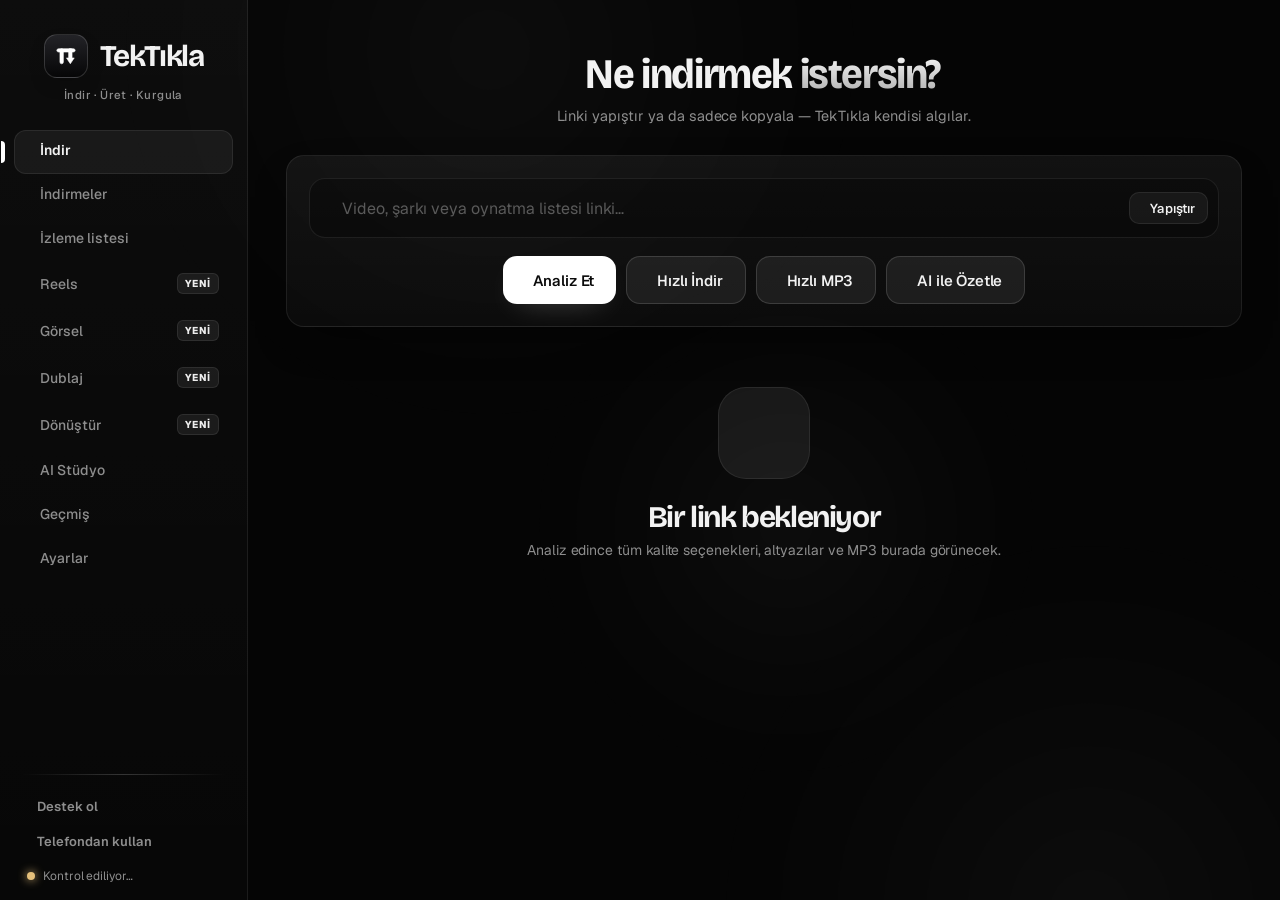
==== commit 402b090f: "v3.0.0: görsel düzenleyici, dosya dönüştürücü, telefondan kullanım ve Android uygulaması, izleme lis" ====
--- a/tektikla/web/index.html
+++ b/tektikla/web/index.html
@@ -13,29 +13,52 @@
 <div class="aurora"><span></span><span></span><span></span></div>
 
 <div class="app">
+  <!-- telefon düzeni: üst çubuk (menü, marka, indirmeler); masaüstünde gizli -->
+  <header class="m-bar">
+    <button class="btn icon ghost" id="mMenuBtn" title="Menü"><i data-ic="menu"></i></button>
+    <div class="m-brand"><div class="logo"><svg viewBox="0 0 24 24" class="tt"><rect x="3.6" y="5.2" width="16.8" height="3.2" rx="1.6"/><rect x="6.4" y="5.2" width="3.2" height="14" rx="1.6"/><rect x="14.4" y="5.2" width="3.2" height="9.4" rx="1"/><path d="M12.4 13.8h7.2L16 19.2z"/></svg></div><b>TekTıkla</b></div>
+    <button class="btn icon ghost m-queue" id="mQueueBtn" title="İndirmeler"><i data-ic="list"></i><span class="badge hidden" id="mQueueBadge">0</span></button>
+  </header>
+  <div class="m-scrim" id="mScrim"></div>
   <!-- ======================= YAN MENÜ ======================= -->
-  <aside class="sidebar">
+  <aside class="sidebar" id="sidebar">
+    <!-- panel düğmesi: sabitken gizler; gizliyken fare kenara gelince açılır, düğmeyle yeniden sabitlenir (Ctrl+B) -->
+    <button class="sb-btn sb-hide" id="sbHide" title="Kenar çubuğunu gizle (Ctrl+B)"><i data-ic="panelClose"></i></button>
+    <button class="sb-btn sb-pin" id="sbPin" title="Kenar çubuğunu sabitle (Ctrl+B)"><i data-ic="panelOpen"></i></button>
+    <button class="sb-handle" id="sbHandle" title="Kenar çubuğunu sabitle (Ctrl+B)"><i data-ic="chevronRight"></i></button>
     <div class="brand">
       <div class="logo"><svg viewBox="0 0 24 24" class="tt"><rect x="3.6" y="5.2" width="16.8" height="3.2" rx="1.6"/><rect x="6.4" y="5.2" width="3.2" height="14" rx="1.6"/><rect x="14.4" y="5.2" width="3.2" height="9.4" rx="1"/><path d="M12.4 13.8h7.2L16 19.2z"/></svg></div>
       <b>TekTıkla</b>
+      <small class="tagline">İndir · Üret · Kurgula</small>
     </div>
     <nav id="nav">
       <div class="nav-indicator" id="navIndicator"></div>
       <button class="nav-item active" data-page="download"><i data-ic="download"></i>İndir</button>
       <button class="nav-item" data-page="queue"><i data-ic="list"></i>İndirmeler<span class="badge hidden" id="queueBadge">0</span></button>
+      <button class="nav-item" data-page="watch"><i data-ic="bookmark"></i>İzleme listesi<span class="badge hidden" id="watchBadge">0</span></button>
       <button class="nav-item" data-page="reels"><i data-ic="reels"></i>Reels<span class="tag">YENİ</span></button>
       <button class="nav-item" data-page="image"><i data-ic="image"></i>Görsel<span class="tag">YENİ</span></button>
       <button class="nav-item" data-page="dub"><i data-ic="mic"></i>Dublaj<span class="tag">YENİ</span></button>
+      <button class="nav-item" data-page="convert"><i data-ic="convert"></i>Dönüştür<span class="tag">YENİ</span></button>
       <button class="nav-item" data-page="ai"><i data-ic="sparkles"></i>AI Stüdyo</button>
       <button class="nav-item" data-page="history"><i data-ic="clock"></i>Geçmiş</button>
       <button class="nav-item" data-page="settings"><i data-ic="settings"></i>Ayarlar</button>
     </nav>
+    <!-- alt bölüm: menüden ince bir çizgiyle ayrılır; hesap ayrı bir kart, durum ve sürüm tek satır -->
     <div class="side-foot">
+      <div class="foot-links">
+        <button class="support-link" id="supportBtn"><i data-ic="heart"></i><span>Destek ol</span></button>
+        <button class="support-link phone-link pc-only" id="remoteBtn"><i data-ic="phone"></i><span>Telefondan kullan</span><span class="dot"></span></button>
+      </div>
       <div class="status-chip update hidden" id="updateChip"><span class="dot"></span><span id="updateChipText">Güncelleme var</span></div>
-      <div class="status-chip busy" id="setupChip"><span class="dot"></span><span id="setupChipText">Kontrol ediliyor…</span></div>
-      <small id="versionText"></small>
+      <button class="acct-chip hidden" id="acctChip"></button>
+      <div class="foot-status">
+        <div class="status-chip busy" id="setupChip"><span class="dot"></span><span id="setupChipText">Kontrol ediliyor…</span></div>
+        <small id="versionText"></small>
+      </div>
     </div>
   </aside>
+  <div class="sb-edge" id="sbEdge"></div>
 
   <main id="main">
     <!-- ======================= İNDİR ======================= -->
@@ -84,6 +107,7 @@
             <p id="mUploader"></p>
             <div class="meta-actions">
               <button class="btn ai" id="mAiBtn"><i data-ic="sparkles"></i>AI ile özetle</button>
+              <button class="btn" id="mWatchBtn"><i data-ic="bookmark"></i>Sonra izle</button>
               <button class="btn" id="mCommentsBtn"><i data-ic="chat"></i>Yorum özeti</button>
               <button class="btn" id="mReelsBtn"><i data-ic="reels"></i>Reels yap</button>
               <button class="btn" id="mDubBtn"><i data-ic="mic"></i>Dublajla</button>
@@ -103,6 +127,7 @@
               <div class="pl-search"><i data-ic="search"></i><input id="plSearch" placeholder="Listede ara…" spellcheck="false" autocomplete="off"></div>
               <button class="btn sm" id="plAll"><i data-ic="check"></i>Tümünü seç</button>
               <button class="btn sm" id="plNone"><i data-ic="x"></i>Hiçbiri</button>
+              <button class="btn sm" id="plWatchBtn"><i data-ic="bookmark"></i>Sonra izle</button>
             </div>
           </div>
           <div class="pl-list" id="plList"></div>
@@ -178,7 +203,7 @@
           </div>
           <div class="row">
             <div class="txt"><b>Kayıt yeri</b><small id="folderText"></small></div>
-            <button class="btn" id="folderBtn"><i data-ic="folder"></i>Değiştir</button>
+            <button class="btn pc-only" id="folderBtn"><i data-ic="folder"></i>Değiştir</button>
           </div>
         </div>
 
@@ -200,7 +225,7 @@
         <div><h1>İndirmeler</h1><p id="queueSub">Kuyruktaki ve biten indirmeler.</p></div>
         <div class="right">
           <div class="seg" id="queueFilter"><button data-v="all">Tümü</button><button data-v="active">Aktif</button><button data-v="done">Biten</button><button data-v="failed">Hatalı</button></div>
-          <button class="btn" id="openDirBtn"><i data-ic="folder"></i>Klasörü aç</button>
+          <button class="btn pc-only" id="openDirBtn"><i data-ic="folder"></i>Klasörü aç</button>
           <button class="btn danger" id="clearDoneBtn"><i data-ic="trash"></i>Bitenleri temizle</button>
         </div>
       </div>
@@ -212,10 +237,133 @@
       </div>
     </section>
 
+    <!-- ======================= İZLEME LİSTESİ ======================= -->
+    <section class="page" id="page-watch">
+      <div class="page-head">
+        <div><h1>İzleme listesi</h1><p>Sonra izleyeceğin videolar sırayla burada durur; uygulamayı kapatsan da kaybolmaz.</p></div>
+      </div>
+      <div class="card watch-add">
+        <div class="url-box">
+          <i data-ic="link"></i>
+          <input id="watchInput" placeholder="Video ya da oynatma listesi linki (birden fazla link de olur)" spellcheck="false" autocomplete="off">
+          <button class="btn sm" id="watchPasteBtn"><i data-ic="clipboard"></i>Yapıştır</button>
+        </div>
+        <button class="btn primary" id="watchAddBtn"><i data-ic="plus"></i>Listeye ekle</button>
+        <div class="watch-yt" id="watchYt">
+          <span class="wy-label"><i data-ic="youtube"></i>YouTube'dan çek</span>
+          <button class="btn sm" id="watchYtLater"><i data-ic="clock"></i>Daha sonra izle</button>
+          <button class="btn sm" id="watchYtLiked"><i data-ic="heart"></i>Beğendiklerim</button>
+          <small class="wy-hint" id="watchYtHint"></small>
+        </div>
+      </div>
+      <div class="watch-bar">
+        <div class="seg" id="watchFilter"><button data-v="todo">İzlenecek<span class="cnt" id="watchCntTodo"></span></button><button data-v="done">İzlenenler<span class="cnt" id="watchCntDone"></span></button><button data-v="all">Tümü</button></div>
+        <span class="watch-total" id="watchTotal"></span>
+        <select class="select" id="watchSort" title="Sıralama">
+          <option value="mine">Benim sıram</option>
+          <option value="short">Önce kısa olanlar</option>
+          <option value="new">Önce yeni eklenenler</option>
+        </select>
+        <button class="btn danger hidden" id="watchClearBtn"><i data-ic="trash"></i><span>İzlenenleri temizle</span></button>
+      </div>
+      <div class="w-list" id="watchList"></div>
+      <div class="empty hidden" id="watchEmpty">
+        <div class="art"><i data-ic="bookmark"></i></div>
+        <h2 id="watchEmptyTitle">Listen boş</h2>
+        <p id="watchEmptyText">Bir link ekle; sonra izlemek istediğin videolar burada sıraya girer.</p>
+      </div>
+    </section>
+
+    <!-- ======================= DÖNÜŞTÜR ======================= -->
+    <section class="page" id="page-convert">
+      <div class="page-head">
+        <div><h1>Dönüştür</h1><p>Resim, video ve ses dosyalarını başka biçime çevir; istersen 2K, 4K ya da kendi ölçünde yeniden boyutlandır.</p></div>
+      </div>
+      <button class="card conv-drop" id="convDrop">
+        <span class="conv-drop-ic"><i data-ic="upload"></i></span>
+        <b>Dosyaları buraya sürükle ya da seçmek için tıkla</b>
+        <small>PNG, JPG, WEBP, AVIF, HEIC, GIF · MP4, MOV, MKV, WEBM · MP3, WAV, FLAC, M4A ve dahası</small>
+        <span class="conv-drop-alt pc-only" id="convDropFolder"><i data-ic="folder"></i>Bir klasörün tamamını ekle</span>
+      </button>
+      <div class="hidden" id="convWork">
+        <div class="card conv-files-card">
+          <div class="conv-files-head"><b id="convCount"></b>
+            <button class="btn sm" id="convAddMore"><i data-ic="plus"></i>Dosya ekle</button>
+            <button class="btn sm pc-only" id="convAddFolder"><i data-ic="folder"></i>Klasör ekle</button>
+            <button class="btn sm ghost" id="convClear"><i data-ic="x"></i>Listeyi temizle</button></div>
+          <div class="conv-files" id="convFiles"></div>
+        </div>
+        <div class="conv-sec-title"><i data-ic="zap"></i><b>Hazır ayarlar</b><small>Tek tıkla biçim, kalite ve ölçü</small></div>
+        <div class="conv-presets" id="convPresets"></div>
+        <div class="grid-2 conv-grid">
+          <div class="card">
+            <div class="card-title"><span class="ci"><i data-ic="file"></i></span>Hedef biçim</div>
+            <div id="convFormats"></div>
+          </div>
+          <div class="card">
+            <div class="card-title"><span class="ci"><i data-ic="sliders"></i></span>Kalite ve boyut</div>
+            <div class="conv-opt"><label>Kalite</label>
+              <div class="seg" id="convQuality"><button data-v="original">Orijinal</button><button data-v="high">Yüksek</button><button data-v="balanced">Dengeli</button><button data-v="small" title="En küçük dosya">Küçük</button></div>
+              <p class="hint" id="convQualityHint"></p></div>
+            <div class="conv-opt" id="convSizeRow"><label>Boyut</label>
+              <div class="seg" id="convSize"><button data-v="original">Orijinal</button><button data-v="hd" title="Uzun kenar 1280 px">HD</button><button data-v="fhd" title="Uzun kenar 1920 px">Full HD</button><button data-v="2k" title="Uzun kenar 2560 px">2K</button><button data-v="4k" title="Uzun kenar 3840 px">4K</button><button data-v="custom">Özel</button></div>
+              <div class="conv-custom hidden" id="convCustom">
+                <div class="conv-wh"><input class="input" id="convW" type="number" min="1" max="12000" placeholder="Genişlik"><span>×</span><input class="input" id="convH" type="number" min="1" max="12000" placeholder="Yükseklik"><span class="px">px</span></div>
+                <div class="seg" id="convFit"><button data-v="keep">Oranı koru</button><button data-v="crop">Kırparak doldur</button><button data-v="stretch">Esnet</button></div>
+              </div>
+              <p class="hint" id="convSizeHint"></p></div>
+          </div>
+        </div>
+        <details class="card conv-adv" id="convAdv">
+          <summary><span class="ci"><i data-ic="sliders"></i></span><b>Gelişmiş ayarlar</b><span class="badge hidden" id="convAdvBadge"></span>
+            <small>Döndür, kes, kare hızı, ses ve dosya adı</small><span class="chev"><i data-ic="chevronRight"></i></span></summary>
+          <div class="conv-adv-grid">
+            <div class="conv-opt" id="convAdvRotate"><label>Döndür</label>
+              <div class="seg" id="convRotate"><button data-v="0">0°</button><button data-v="90">90°</button><button data-v="180">180°</button><button data-v="270">270°</button></div>
+              <p class="hint">Saat yönünde. Resimler kayıpsız döner.</p></div>
+            <div class="conv-opt hidden" id="convAdvBg"><label>Şeffaf alanların rengi</label>
+              <div class="swatches conv-bg" id="convBgSwatches"><button data-v="#ffffff" style="background:#ffffff" title="Beyaz"></button><button data-v="#000000" style="background:#000000" title="Siyah"></button><button data-v="#f4f4f5" style="background:#f4f4f5" title="Açık gri"></button><button class="pick" data-v="#ff3b30" title="Özel renk"><i data-ic="palette"></i></button></div>
+              <input type="color" id="convBgCustom" value="#ff3b30" class="color-hidden" tabindex="-1">
+              <p class="hint">JPG ve PDF şeffaflığı desteklemez; boş alanlar bu renkle dolar.</p></div>
+            <div class="conv-opt" id="convAdvTrim"><label>Kes</label>
+              <div class="conv-trim"><input class="input" id="convTrimStart" placeholder="0:00" spellcheck="false"><span>–</span><input class="input" id="convTrimEnd" placeholder="sonu" spellcheck="false"></div>
+              <p class="hint">Yalnızca bu aralık dönüştürülür (dk:sn). Boş bırakırsan tamamı.</p></div>
+            <div class="conv-opt" id="convAdvFps"><label>Kare hızı</label>
+              <div class="seg" id="convFps"><button data-v="0">Orijinal</button><button data-v="24">24</button><button data-v="30">30</button><button data-v="60">60</button></div>
+              <p class="hint">Düşük kare hızı dosyayı küçültür; 60 oyun ve spor videoları için.</p></div>
+          </div>
+          <div class="conv-adv-toggles">
+            <div class="row" id="convMuteRow"><div class="txt"><b>Sesi kaldır</b><small>Videodaki sesi tamamen çıkarır</small></div><label class="switch"><input type="checkbox" id="convMute"><span></span></label></div>
+            <div class="row" id="convNormalizeRow"><div class="txt"><b>Ses seviyesini dengele</b><small>Instagram ve YouTube'un önerdiği seviye (-14 LUFS)</small></div><label class="switch"><input type="checkbox" id="convNormalize"><span></span></label></div>
+            <div class="row" id="convMonoRow"><div class="txt"><b>Mono yap</b><small>Tek kanal: konuşma kayıtlarında dosya yarı yarıya küçülür</small></div><label class="switch"><input type="checkbox" id="convMono"><span></span></label></div>
+            <div class="row"><div class="txt"><b>Dosya adına ölçüyü ekle</b><small>Örnek: tatil-3840x2160.webp</small></div><label class="switch"><input type="checkbox" id="convSuffix"><span></span></label></div>
+          </div>
+        </details>
+        <div class="card conv-more">
+          <div class="row"><div class="txt"><b>Kayıt yeri</b><small id="convPlaceHint"></small></div>
+            <div class="seg" id="convPlace"><button data-v="beside">Dosyanın yanına</button><button data-v="folder">TekTıkla klasörüne</button></div></div>
+          <div class="row"><div class="txt"><b>Konum ve cihaz bilgilerini sil</b><small>Fotoğraftaki GPS konumu, kamera modeli gibi gizli bilgiler kaldırılır</small></div>
+            <label class="switch"><input type="checkbox" id="convStrip"><span></span></label></div>
+          <div class="row hidden" id="convMergeRow"><div class="txt"><b>Tek PDF'te birleştir</b><small>Resimler sırayla tek bir PDF'in sayfaları olur</small></div>
+            <label class="switch"><input type="checkbox" id="convMerge" checked><span></span></label></div>
+        </div>
+        <div class="dl-bar">
+          <div class="info"><b id="convSummary"></b><small id="convSummary2"></small></div>
+          <button class="btn primary xl" id="convGo"><i data-ic="convert"></i><span>Dönüştür</span></button>
+        </div>
+        <div class="card hidden" id="convResults">
+          <div class="conv-res-head"><div class="card-title"><span class="ci"><i data-ic="check"></i></span>Hazır dosyalar</div>
+            <span class="conv-res-sum" id="convResultsSum"></span>
+            <button class="btn sm pc-only" id="convOpenFolder"><i data-ic="folder"></i>Klasörü aç</button></div>
+          <div class="conv-results" id="convResultList"></div>
+        </div>
+      </div>
+    </section>
+
     <!-- ======================= AI ÖZET ======================= -->
     <section class="page" id="page-ai">
       <div class="page-head">
-        <div><h1><span class="grad-text">AI</span> Stüdyo</h1>
+        <div><h1 data-i18n-whole="AI Stüdyo"><span class="grad-text">AI</span> Stüdyo</h1>
         <p id="aiSub">İzlemeden önce videonun ne anlattığını öğren.</p></div>
       </div>
       <div class="card callout hidden" id="aiNoKey">
@@ -277,7 +425,7 @@
     <!-- ======================= REELS ======================= -->
     <section class="page" id="page-reels">
       <div class="page-head center">
-        <div><h1><span class="grad-text">Reels</span> Stüdyosu</h1>
+        <div><h1 data-i18n-whole="Reels Stüdyosu"><span class="grad-text">Reels</span> Stüdyosu</h1>
         <p>Uzun videodan ya da bir fikirden Instagram Reels, TikTok ve Shorts videoları.</p></div>
       </div>
       <div class="seg big" id="reelsModeSeg">
@@ -336,25 +484,31 @@
           <div class="seg" id="rFrameSeg"><button data-v="smart">Akıllı kırpma (yüz takibi)</button><button data-v="blur">Bulanık arka plan</button><button data-v="center">Ortadan kırp</button></div></div>
         <label class="lbl">Altyazı stili</label>
         <div class="cap-styles" id="rCapStyles">
+          <button data-v="clean"><span class="cs clean">Bu <em>çok</em> iyi</span><small>Temiz</small></button>
           <button data-v="pop"><span class="cs pop">BU <em>ÇOK</em> İYİ</span><small>Pop</small></button>
           <button data-v="karaoke"><span class="cs karaoke"><em>Bu çok</em> iyi</span><small>Karaoke</small></button>
           <button data-v="box"><span class="cs box">Bu <em>çok</em> iyi</span><small>Kutu</small></button>
           <button data-v="minimal"><span class="cs minimal">Bu çok iyi</span><small>Sade</small></button>
           <button data-v="none"><span class="cs none">—</span><small>Kapalı</small></button>
         </div>
+        <div class="cap-lang" id="rCapLangRow"><label class="lbl">Altyazı dili</label>
+          <select class="select" id="rCapLang"></select><small class="hint" id="rCapLangHint"></small></div>
         <div class="opt-row">
           <div class="opt"><label class="lbl">Vurgu rengi</label><div class="swatches" id="rAccent"><button data-v="yellow"></button><button data-v="green"></button><button data-v="red"></button><button data-v="blue"></button><button data-v="pink"></button><button data-v="white"></button></div></div>
           <div class="opt"><label class="lbl">Konum</label><div class="seg" id="rPosSeg"><button data-v="top">Üst</button><button data-v="middle">Orta</button><button data-v="bottom">Alt</button></div></div>
           <div class="opt"><label class="lbl">Ekranda kelime</label><div class="seg" id="rWordsSeg"><button data-v="1">1</button><button data-v="2">2</button><button data-v="3">3</button></div></div>
         </div>
         <div class="toggle-grid">
-          <div class="row"><div class="txt"><b>BÜYÜK HARF</b></div><label class="switch"><input type="checkbox" id="rUpper" checked><span></span></label></div>
+          <div class="row"><div class="txt"><b>BÜYÜK HARF</b></div><label class="switch"><input type="checkbox" id="rUpper"><span></span></label></div>
           <div class="row"><div class="txt"><b>Kanca başlığı</b><small>İlk 3 saniye üstte</small></div><label class="switch"><input type="checkbox" id="rHook" checked><span></span></label></div>
           <div class="row" id="rCutRow"><div class="txt"><b>Sessizlikleri kes</b><small>Duraklamalar atlanır</small></div><label class="switch"><input type="checkbox" id="rCut" checked><span></span></label></div>
-          <div class="row" id="rZoomRow"><div class="txt"><b>Dinamik zoom</b><small>Cümle geçişlerinde yakınlaşma</small></div><label class="switch"><input type="checkbox" id="rZoom" checked><span></span></label></div>
-          <div class="row"><div class="txt"><b>İlerleme çubuğu</b></div><label class="switch"><input type="checkbox" id="rBar" checked><span></span></label></div>
+          <div class="row" id="rZoomRow"><div class="txt"><b>Akıcı yakınlaşma</b><small>Geniş ve yakın çekimler, yavaş kamera hareketi</small></div><label class="switch"><input type="checkbox" id="rZoom" checked><span></span></label></div>
+          <div class="row"><div class="txt"><b>İlerleme çubuğu</b><small>Altta ince çizgi</small></div><label class="switch"><input type="checkbox" id="rBar"><span></span></label></div>
           <div class="row"><div class="txt"><b>Kullanıcı adı</b><small>Üstte küçük filigran</small></div><input class="input sm wide" id="rWatermark" placeholder="@kullaniciadi"></div>
         </div>
+        <div class="broll" id="rBrollBox"><label class="lbl">Ara görüntü (B-roll)</label>
+          <div class="seg" id="rBrollSeg"><button data-v="off">Kapalı</button><button data-v="pexels">Stok video · Pexels</button><button data-v="higgsfield">AI video · Higgsfield</button></div>
+          <small class="hint" id="rBrollHint"></small></div>
         <div class="row music-row"><div class="txt"><b>Arka plan müziği</b><small>Konuşma başlayınca müzik otomatik kısılır</small></div>
           <input type="range" id="rMusicVol" min="2" max="50" value="14" title="Müzik seviyesi">
           <div class="file-row"><span class="name" id="rMusicName">Seçilmedi</span><button class="btn" id="rMusicBtn"><i data-ic="music"></i>Seç</button><button class="btn icon" id="rMusicClear" title="Kaldır"><i data-ic="x"></i></button></div>
@@ -375,12 +529,63 @@
     <!-- ======================= GÖRSEL ======================= -->
     <section class="page" id="page-image">
       <div class="page-head center">
-        <div><h1><span class="grad-text">Görsel</span> Stüdyosu</h1>
+        <div><h1 data-i18n-whole="Görsel Stüdyosu"><span class="grad-text">Görsel</span> Stüdyosu</h1>
         <p>Fikirden kapak fotoğrafı ve görsel üret. Ücretsiz servisler her zaman önce gelir.</p></div>
       </div>
       <div class="seg big" id="imgModeSeg">
         <button data-v="thumbnail"><i data-ic="wand"></i>Kapak hazırla</button>
         <button data-v="image"><i data-ic="image"></i>Görsel üret</button>
+        <button data-v="edit"><i data-ic="pen"></i>Görseli düzenle</button>
+      </div>
+      <!-- görsel düzenleyici (web/editor.js) -->
+      <div class="ed" id="imgEditor">
+        <div class="card ed-bar">
+          <button class="btn sm" id="edOpenBtn"><i data-ic="folder"></i>Görsel aç</button>
+          <div class="ed-file"><b id="edName" data-no-i18n></b><small id="edDims" data-no-i18n></small></div>
+          <div class="ed-tools">
+            <button class="btn icon sm" id="edUndo" title="Geri al (Ctrl+Z)"><i data-ic="undo"></i></button>
+            <button class="btn icon sm" id="edRedo" title="Yinele (Ctrl+Y)"><i data-ic="redo"></i></button>
+            <span class="ed-sep"></span>
+            <button class="btn icon sm" id="edZoomOut" title="Uzaklaştır"><i data-ic="minus"></i></button>
+            <button class="btn sm ed-zoom" id="edZoomFit" title="Ekrana sığdır (Ctrl+0)" data-no-i18n>100%</button>
+            <button class="btn icon sm" id="edZoomIn" title="Yakınlaştır (Ctrl + fare tekerleği)"><i data-ic="plus"></i></button>
+            <span class="ed-sep"></span>
+            <button class="btn sm" id="edCompare" title="Basılı tuttuğun sürece orijinali gösterir"><i data-ic="compare"></i>Önce</button>
+          </div>
+          <div class="ed-actions">
+            <button class="btn icon sm hidden" id="edShowBtn" title="Kaydedileni aç"><i data-ic="image"></i></button>
+            <button class="btn sm ghost" id="edReset"><i data-ic="refresh"></i>Sıfırla</button>
+            <button class="btn sm primary" id="edSaveBtn"><i data-ic="download"></i>Kaydet</button>
+          </div>
+        </div>
+        <div class="ed-body">
+          <div class="ed-stage" id="edStage">
+            <div class="ed-view hidden" id="edView"><canvas id="edCanvas"></canvas><div class="ed-overlay" id="edOverlay"></div></div>
+            <div class="ed-empty" id="edEmpty">
+              <div class="ed-empty-ic"><i data-ic="image"></i></div>
+              <h3>Düzenlemek için bir görsel aç</h3>
+              <p id="edEmptyText">Sürükleyip bırak, Ctrl+V ile yapıştır ya da bilgisayarından seç.</p>
+              <div class="ed-empty-btns">
+                <button class="btn primary" id="edOpenBtn2"><i data-ic="folder"></i>Görsel seç</button>
+                <button class="btn" id="edPasteBtn"><i data-ic="clipboard"></i>Panodan yapıştır</button>
+              </div>
+              <div class="ed-recent hidden" id="edRecentBox"><small>Son görsellerin</small><div class="ed-recent-row" id="edRecent"></div></div>
+            </div>
+          </div>
+          <div class="ed-side">
+            <div class="ed-rail" id="edRail">
+              <button data-t="crop"><i data-ic="crop"></i><span>Kırp</span></button>
+              <button data-t="adjust"><i data-ic="sliders"></i><span>Ayarla</span></button>
+              <button data-t="filter"><i data-ic="palette"></i><span>Filtre</span></button>
+              <button data-t="text"><i data-ic="type"></i><span>Yazı</span></button>
+              <button data-t="shape"><i data-ic="shapes"></i><span>Öğeler</span></button>
+              <button data-t="draw"><i data-ic="brush"></i><span>Çizim</span></button>
+              <button data-t="censor"><i data-ic="pixels"></i><span>Sansür</span></button>
+              <button data-t="layers"><i data-ic="layers"></i><span>Katmanlar</span></button>
+            </div>
+            <div class="ed-panel scroll" id="edPanel"></div>
+          </div>
+        </div>
       </div>
       <div class="card hero">
         <textarea class="textarea" id="imgIdea" rows="3" placeholder="Fikrini yaz… ör. 'İstanbul'un en iyi 5 kahvecisi'"></textarea>
@@ -473,6 +678,10 @@
     <section class="page" id="page-settings">
       <div class="page-head center"><div><h1>Ayarlar</h1><p>Değişiklikler otomatik kaydedilir.</p></div></div>
       <div class="settings-grid">
+        <div class="card acct-card hidden" id="acctCard">
+          <div class="card-title"><span class="ci"><i data-ic="user"></i></span>Hesap</div>
+          <div id="acctBody"></div>
+        </div>
         <div class="card">
           <div class="card-title"><span class="ci"><i data-ic="palette"></i></span>Görünüm</div>
           <div class="theme-grid" id="themeGrid">
@@ -481,16 +690,25 @@
             <button class="theme-opt" data-theme-opt="violet"><span class="sw violet"><i></i><i></i></span><span class="nm">Mor</span></button>
             <button class="theme-opt" data-theme-opt="ocean"><span class="sw ocean"><i></i><i></i></span><span class="nm">Okyanus</span></button>
           </div>
-          <div class="row font-row"><div class="txt"><b>Başlık yazı tipi</b><small>İkisini karşılaştır</small></div>
-            <div class="seg" id="fontSeg"><button data-v="serif" class="f-serif">Serif</button><button data-v="grotesk" class="f-grotesk">Grotesk</button></div></div>
+          <div class="row font-row stack"><div class="txt"><b>Başlık yazı tipi</b><small>Başlıklarda ve marka yazısında kullanılır</small></div>
+            <div class="font-grid">
+              <button class="font-opt f-serif" data-font-opt="serif"><span class="aa">Aa</span><span class="nm">Serif</span></button>
+              <button class="font-opt f-grotesk" data-font-opt="grotesk"><span class="aa">Aa</span><span class="nm">Grotesk</span></button>
+              <button class="font-opt f-wide" data-font-opt="wide"><span class="aa">Aa</span><span class="nm">Geniş</span></button>
+              <button class="font-opt f-soft" data-font-opt="soft"><span class="aa">Aa</span><span class="nm">Yumuşak</span></button>
+            </div></div>
+          <div class="row pc-only"><div class="txt"><b>Kenar çubuğu</b><small>Gizliyken fareyi kenara getirince açılır · Ctrl+B</small></div>
+            <div class="seg" id="sidebarSeg"><button data-v="pinned">Sabit</button><button data-v="auto">Otomatik gizle</button></div></div>
           <div class="row"><div class="txt"><b>Dil</b><small>Language</small></div><select class="select lang-select" id="langSelect"></select></div>
         </div>
 
         <div class="card">
           <div class="card-title"><span class="ci"><i data-ic="settings"></i></span>Genel</div>
-          <div class="row"><div class="txt"><b>Kayıt klasörü</b><small id="setFolder"></small></div><button class="btn" id="setFolderBtn">Değiştir</button></div>
-          <div class="row"><div class="txt"><b>Panoyu izle</b><small>Kopyalanan link otomatik algılanır</small></div><label class="switch"><input type="checkbox" data-setting="clipboard_watch"><span></span></label></div>
+          <div class="row"><div class="txt"><b>Kayıt klasörü</b><small id="setFolder"></small></div><button class="btn pc-only" id="setFolderBtn">Değiştir</button></div>
+          <div class="row pc-only"><div class="txt"><b>Panoyu izle</b><small>Kopyalanan link otomatik algılanır</small></div><label class="switch"><input type="checkbox" data-setting="clipboard_watch"><span></span></label></div>
           <div class="row"><div class="txt"><b>Aynı anda indirme</b></div><div class="seg" id="parallelSeg"><button data-v="1">1</button><button data-v="2">2</button><button data-v="3">3</button><button data-v="4">4</button></div></div>
+          <div class="row pc-only"><div class="txt"><b>Telefondan kullan</b><small id="remoteSetState">Kapalı · iPhone ya da Android, aynı Wi-Fi'den</small></div>
+            <button class="btn" id="remoteSetBtn"><i data-ic="phone"></i>Telefonu bağla</button></div>
           <div class="row"><div class="txt"><b>Hız sınırı</b><small>Örnek: 2M · boş = sınırsız</small></div><input class="input sm" id="rateInput" placeholder="sınırsız"></div>
         </div>
 
@@ -531,12 +749,14 @@
           <div class="kv"><span>FFmpeg</span><b id="tFfmpeg"></b></div>
           <div class="kv"><span>JavaScript (YouTube)</span><b id="tJs"></b></div>
           <div class="kv"><span>Güncelleme kaynağı</span><b id="repoText"></b></div>
-          <div class="row"><div class="txt"><b>Açılışta güncelleme denetle</b></div><label class="switch"><input type="checkbox" data-setting="auto_update_check"><span></span></label></div>
-          <div class="row"><div class="txt"><b id="updateStatus">Uygulama güncellemesi</b><small id="updateNotes"></small></div>
+          <div class="row"><div class="txt"><b>TekTıkla'ya destek ol</b><small>Bir kahve ısmarla ya da GitHub'da takip et</small></div>
+            <button class="btn" id="supportSettingsBtn"><i data-ic="heart"></i>Destek ol</button></div>
+          <div class="row pc-only"><div class="txt"><b>Açılışta güncelleme denetle</b></div><label class="switch"><input type="checkbox" data-setting="auto_update_check"><span></span></label></div>
+          <div class="row pc-only"><div class="txt"><b id="updateStatus">Uygulama güncellemesi</b><small id="updateNotes"></small></div>
             <button class="btn" id="checkUpdateBtn"><i data-ic="refresh"></i>Denetle</button>
             <button class="btn primary hidden" id="installUpdateBtn"><i data-ic="download"></i>Güncelle</button></div>
-          <div class="row"><div class="txt"><b>İndirme motorunu güncelle</b><small id="ytdlpMsg">Bir site indirmeyi reddederse</small></div><button class="btn" id="ytdlpBtn"><i data-ic="refresh"></i>Güncelle</button></div>
-          <div class="row hidden" id="repairRow"><div class="txt"><b>Bileşenleri kur</b><small>Eksik bileşenler indirilir</small></div><button class="btn primary" id="repairBtn">Kur</button></div>
+          <div class="row pc-only"><div class="txt"><b>İndirme motorunu güncelle</b><small id="ytdlpMsg">Bir site indirmeyi reddederse</small></div><button class="btn" id="ytdlpBtn"><i data-ic="refresh"></i>Güncelle</button></div>
+          <div class="row hidden pc-only" id="repairRow"><div class="txt"><b>Bileşenleri kur</b><small>Eksik bileşenler indirilir</small></div><button class="btn primary" id="repairBtn">Kur</button></div>
         </div>
       </div>
       <div class="card services-card">
@@ -549,6 +769,7 @@
 </div>
 
 <div id="toasts"></div>
+<div class="drop-veil"><div><i data-ic="upload"></i><b>Dönüştürmek için bırak</b></div></div>
 
 <div class="overlay hidden" id="langOverlay">
   <div class="card modal lang-modal">
@@ -574,8 +795,132 @@
   </div>
 </div>
 
+<div class="overlay hidden" id="authOverlay">
+  <div class="card modal auth-modal">
+    <button class="btn icon modal-close" id="authClose" title="Kayıt olmadan devam et"><i data-ic="x"></i></button>
+    <div id="authMain">
+      <div class="logo"><svg viewBox="0 0 24 24" class="tt"><rect x="3.6" y="5.2" width="16.8" height="3.2" rx="1.6"/><rect x="6.4" y="5.2" width="3.2" height="14" rx="1.6"/><rect x="14.4" y="5.2" width="3.2" height="9.4" rx="1"/><path d="M12.4 13.8h7.2L16 19.2z"/></svg></div>
+      <h2>TekTıkla'ya hoş geldin</h2>
+      <p class="auth-sub">Hesap aç ya da giriş yap. YouTube listelerini uygulamaya çekmek gibi özellikler hesapla çalışır.</p>
+      <div class="auth-providers">
+        <button class="auth-btn google" id="authGoogle"><span class="auth-ic"><svg viewBox="0 0 48 48"><path fill="#EA4335" d="M24 9.5c3.54 0 6.71 1.22 9.21 3.6l6.85-6.85C35.9 2.38 30.47 0 24 0 14.62 0 6.51 5.38 2.56 13.22l7.98 6.19C12.43 13.72 17.74 9.5 24 9.5z"/><path fill="#4285F4" d="M46.98 24.55c0-1.57-.15-3.09-.38-4.55H24v9.02h12.94c-.58 2.96-2.26 5.48-4.78 7.18l7.73 6c4.51-4.18 7.09-10.36 7.09-17.65z"/><path fill="#FBBC05" d="M10.53 28.59c-.48-1.45-.76-2.99-.76-4.59s.27-3.14.76-4.59l-7.98-6.19C.92 16.46 0 20.12 0 24c0 3.88.92 7.54 2.56 10.78l7.97-6.19z"/><path fill="#34A853" d="M24 48c6.48 0 11.93-2.13 15.89-5.81l-7.73-6c-2.15 1.45-4.92 2.3-8.16 2.3-6.26 0-11.57-4.22-13.47-9.91l-7.98 6.19C6.51 42.62 14.62 48 24 48z"/></svg></span><span>Google ile devam et</span></button>
+        <button class="auth-btn github" id="authGithub"><span class="auth-ic"><svg viewBox="0 0 24 24" fill="currentColor"><path d="M12 .5C5.65.5.5 5.65.5 12a11.5 11.5 0 0 0 7.86 10.92c.58.1.79-.25.79-.56v-2c-3.2.7-3.87-1.36-3.87-1.36-.52-1.33-1.28-1.69-1.28-1.69-1.04-.71.08-.7.08-.7 1.15.08 1.76 1.19 1.76 1.19 1.03 1.76 2.69 1.25 3.35.96.1-.75.4-1.25.73-1.54-2.55-.29-5.24-1.28-5.24-5.69 0-1.26.45-2.29 1.19-3.09-.12-.29-.52-1.46.11-3.05 0 0 .97-.31 3.17 1.18a11 11 0 0 1 5.77 0c2.2-1.49 3.17-1.18 3.17-1.18.63 1.59.23 2.76.11 3.05.74.8 1.19 1.83 1.19 3.09 0 4.42-2.69 5.39-5.26 5.68.41.36.78 1.06.78 2.14v3.17c0 .31.21.67.8.56A11.5 11.5 0 0 0 23.5 12C23.5 5.65 18.35.5 12 .5z"/></svg></span><span>GitHub ile devam et</span></button>
+      </div>
+      <div class="auth-or"><span>ya da e-postayla</span></div>
+      <div class="seg" id="authModeSeg"><button data-v="signin">Giriş yap</button><button data-v="signup">Hesap aç</button></div>
+      <form class="auth-form" id="authForm" novalidate>
+        <input class="input hidden" id="authName" placeholder="Adın" autocomplete="name" maxlength="60">
+        <input class="input" id="authEmail" type="email" placeholder="E-posta" autocomplete="email" spellcheck="false">
+        <input class="input" id="authPass" type="password" placeholder="Şifre (en az 6 karakter)" autocomplete="current-password">
+        <p class="auth-err hidden" id="authErr"></p>
+        <button class="btn primary lg" type="submit" id="authSubmit"><span>Giriş yap</span></button>
+        <button class="linkish" type="button" id="authForgot">Şifremi unuttum</button>
+      </form>
+      <button class="auth-skip" id="authSkip">Kayıt olmadan devam et</button>
+      <p class="auth-warn"><i data-ic="alert"></i><span>Kayıt olmadan devam edersen YouTube "Daha sonra izle" listeni ve beğendiklerini uygulamaya çekme gibi hesap özelliklerini kullanamazsın. İstediğin zaman Ayarlar &gt; Hesap'tan giriş yapabilirsin.</span></p>
+    </div>
+    <div class="auth-waiting hidden" id="authWaiting">
+      <div class="auth-spin"></div>
+      <h2 id="authWaitText"></h2>
+      <p>Tarayıcında açılan sayfadan girişi tamamla; bitince burası kendiliğinden güncellenir.</p>
+      <button class="btn" id="authCancel">İptal</button>
+    </div>
+  </div>
+</div>
+
+<div class="overlay hidden" id="edExportOverlay">
+  <div class="card modal ed-export">
+    <button class="btn icon modal-close" id="edExportClose" title="Kapat"><i data-ic="x"></i></button>
+    <h2>Görseli kaydet</h2>
+    <label class="lbl" for="edExportName">Dosya adı</label>
+    <input class="input" id="edExportName" spellcheck="false" autocomplete="off">
+    <label class="lbl">Biçim</label>
+    <div class="seg" id="edFmtSeg"><button data-v="jpg">JPG</button><button data-v="png">PNG</button><button data-v="webp">WEBP</button><button data-v="avif">AVIF</button></div>
+    <div id="edQualBox"><label class="lbl">Kalite <b id="edQualVal" data-no-i18n></b></label><input type="range" class="ed-range" id="edQual" min="40" max="100" step="1" value="92"></div>
+    <label class="lbl">Boyut</label>
+    <div class="seg" id="edSizeSeg"><button data-v="orig">Orijinal</button><button data-v="3840">4K</button><button data-v="1920">Full HD</button><button data-v="1080">1080 px</button></div>
+    <small class="ed-export-info" id="edExportInfo" data-no-i18n></small>
+    <div class="btns">
+      <button class="btn" id="edCopyBtn"><i data-ic="copy"></i>Panoya kopyala</button>
+      <button class="btn primary" id="edExportGo"><i data-ic="download"></i>Kaydet</button>
+    </div>
+  </div>
+</div>
+
+<div class="overlay hidden" id="cmpOverlay">
+  <div class="card modal cmp-modal">
+    <button class="btn icon modal-close" id="cmpClose" title="Kapat"><i data-ic="x"></i></button>
+    <h2>Önce / sonra</h2>
+    <div class="cmp-stage">
+      <img id="cmpBefore" alt="">
+      <div class="cmp-after" id="cmpAfterWrap"><img id="cmpAfter" alt=""></div>
+      <span class="cmp-handle" id="cmpHandle"></span>
+      <span class="cmp-label l" id="cmpBeforeLabel"></span><span class="cmp-label r" id="cmpAfterLabel"></span>
+      <input type="range" id="cmpRange" min="0" max="100" value="50" aria-label="Karşılaştırma sürgüsü">
+    </div>
+    <p class="hint">Sürgüyü kaydırarak aynı yeri iki sürümde karşılaştır.</p>
+  </div>
+</div>
+
+<div class="overlay hidden" id="supportOverlay">
+  <div class="card modal support-modal">
+    <button class="btn icon modal-close" id="supportClose" title="Kapat"><i data-ic="x"></i></button>
+    <div class="support-heart"><i data-ic="heart"></i></div>
+    <h2>TekTıkla'yı beğendin mi?</h2>
+    <p>TekTıkla ücretsiz ve reklamsız. İstersen bana bir kahve ısmarlayarak ya da GitHub'da takip edip projeye yıldız vererek destek olabilirsin; yeni özellikler böyle gelmeye devam ediyor.</p>
+    <div class="qr-cards" id="supportCards"></div>
+    <small class="support-hint">QR kodu telefonunun kamerasıyla okut ya da karta tıkla.</small>
+    <div class="btns">
+      <button class="btn" id="supportLater">Daha sonra</button>
+      <button class="btn coffee-btn hidden" id="supportDonate"><i data-ic="coffee"></i><span>Kahve ısmarla</span></button>
+      <button class="btn primary" id="supportGo"><i data-ic="github"></i><span>GitHub'da aç</span></button>
+    </div>
+    <small class="support-foot">Bu pencereye kenar çubuğundaki “Destek ol” ile her zaman ulaşabilirsin.</small>
+  </div>
+</div>
+
+<div class="overlay hidden" id="remoteOverlay">
+  <div class="card modal remote-modal">
+    <button class="btn icon modal-close" id="remoteClose" title="Kapat"><i data-ic="x"></i></button>
+    <div class="remote-badge"><i data-ic="phone"></i></div>
+    <h2>Telefondan kullan</h2>
+    <p class="remote-sub">TekTıkla'yı telefonunun tarayıcısında aç: indirme, Reels, dublaj ve dönüştürme işlerini bu bilgisayar yapar, sonuç telefonuna iner. iPhone ve Android'de çalışır, uygulama kurmak gerekmez.</p>
+    <label class="remote-switch"><span class="txt"><b>Telefon bağlantısı</b><small>Yalnızca bu ev ağındaki ve bağlanma kodunu bilen cihazlar bağlanabilir</small></span>
+      <span class="switch"><input type="checkbox" id="remoteToggle"><span></span></span></label>
+    <div class="remote-note" id="remoteOff"><i data-ic="wifi"></i><span>Bağlantıyı açınca burada telefonunla okutacağın QR kod çıkar.</span></div>
+    <div class="remote-note warn hidden" id="remoteNoNet"><i data-ic="alert"></i><span>Bu bilgisayar bir ağa bağlı görünmüyor. Wi-Fi ya da kabloyla ağa bağlanınca QR kod çıkar.</span></div>
+    <div class="remote-body hidden" id="remoteBody">
+      <div class="remote-main">
+        <span class="qr-img remote-qr"><img id="remoteQr" alt="QR"></span>
+        <ol class="remote-steps">
+          <li><b>Aynı Wi-Fi</b><span>Telefon ve bilgisayar aynı ağda olsun.</span></li>
+          <li><b>QR kodu okut</b><span>Telefonunun kamerasını koda tut, çıkan bağlantıya dokun.</span></li>
+          <li><b>Ana ekrana ekle</b><span>iPhone: Paylaş › Ana Ekrana Ekle. Android: ⋮ › Ana ekrana ekle. Uygulama gibi açılır.</span></li>
+        </ol>
+      </div>
+      <div class="remote-meta">
+        <div><small>Adres</small><b id="remoteUrl" data-no-i18n></b></div>
+        <div><small>Bağlanma kodu</small><b id="remoteCode" data-no-i18n></b></div>
+        <button class="btn sm" id="remoteReset"><i data-ic="refresh"></i><span>Yeni kod</span></button>
+      </div>
+      <small class="remote-others hidden" id="remoteOthers"></small>
+      <div class="remote-devs"><small>Bağlı cihazlar <b id="remoteDevCount" data-no-i18n></b></small><div id="remoteDevices"></div></div>
+      <div class="remote-apk hidden" id="remoteApk">
+        <span class="qr-img remote-apk-qr"><img id="remoteApkQr" alt="QR"></span>
+        <div class="txt"><b>Android uygulaması</b><small>YouTube, Instagram ya da TikTok'tan Paylaş ile link gönder, sonuçları doğrudan Galeri'ye kaydet. Kodu okut, APK'yı indir ve kur.</small></div>
+      </div>
+      <p class="remote-fw"><i data-ic="alert"></i><span>Telefon bağlanamıyorsa: Windows izin sorarsa “Özel ağlar”a izin ver. Wi-Fi ağın “Ortak” görünüyorsa Windows Ayarlar › Ağ'dan “Özel” yap.</span></p>
+    </div>
+  </div>
+</div>
+
 <script src="app.js"></script>
 <script src="studio.js"></script>
+<script src="watch.js"></script>
+<script src="convert.js"></script>
+<script src="account.js"></script>
+<script src="phone.js"></script>
+<script src="editor.js"></script>
 <script src="i18n.js"></script>
 </body>
 </html>
--- a/tektikla/web/style.css
+++ b/tektikla/web/style.css
@@ -814,3 +814,883 @@
 /* sağdan sola diller (Arapça) */
 [dir="rtl"] .tile, [dir="rtl"] .sim { text-align: right; }
 [dir="rtl"] .nav-item:hover { transform: translateX(-3px); }
+
+/* ================= kenar çubuğu: sabit ↔ otomatik gizlenen ================= */
+.app { --sb-w: 248px; grid-template-columns: var(--sb-w) minmax(0, 1fr); transition: grid-template-columns .45s var(--ease); }
+.app.sb-auto { --sb-w: 0px; }
+.app > main { grid-column: 2; grid-row: 1; min-width: 0; }
+.sidebar { position: relative; z-index: 30; width: 248px; padding-top: 26px; border-right: 0; border-inline-end: 1px solid var(--border);
+           transition: transform .45s var(--ease), box-shadow .45s var(--ease); }
+.sb-btn { position: absolute; top: 8px; inset-inline-end: 8px; z-index: 2; width: 28px; height: 28px; border-radius: 9px;
+          display: grid; place-items: center; color: var(--faint); transition: color .2s, background .2s; }
+.sb-btn svg.ic { width: 17px; height: 17px; }
+.sb-btn:hover { color: var(--text); background: var(--panel-2); }
+.sb-pin, .app.sb-auto .sb-hide { display: none; }
+.app.sb-auto .sb-pin { display: grid; }
+.app.sb-auto .sidebar {
+  position: fixed; top: 0; bottom: 0; inset-inline-start: 0; transform: translateX(-100%);
+  background: linear-gradient(180deg, rgba(255, 255, 255, .035), rgba(255, 255, 255, .01)), var(--bg);
+}
+[dir="rtl"] .app.sb-auto .sidebar { transform: translateX(100%); }
+.app.sb-auto.sb-peek .sidebar { transform: none; box-shadow: 30px 0 80px -30px rgba(0, 0, 0, .6); }
+[dir="rtl"] .app.sb-auto.sb-peek .sidebar { box-shadow: -30px 0 80px -30px rgba(0, 0, 0, .6); }
+.app.sb-instant, .app.sb-instant .sidebar { transition: none !important; }
+/* gizliyken kenarda duran tutamak: kenar çubuğunun dış kenarına bağlı, onunla birlikte kayar */
+.sb-handle { display: none; position: absolute; top: 50%; inset-inline-start: 100%; width: 16px; height: 64px; margin-top: -32px;
+  place-items: center; color: var(--muted); background: var(--panel-2); border: 1px solid var(--border); border-inline-start: 0;
+  border-radius: 0 12px 12px 0; backdrop-filter: blur(14px); transition: width .25s var(--ease), color .2s, opacity .3s; }
+.sb-handle svg.ic { width: 13px; height: 13px; }
+[dir="rtl"] .sb-handle { border-radius: 12px 0 0 12px; }
+[dir="rtl"] .sb-handle svg.ic { transform: scaleX(-1); }
+.app.sb-auto .sb-handle { display: grid; }
+.sb-handle:hover { width: 24px; color: var(--text); }
+.app.sb-peek .sb-handle { opacity: 0; pointer-events: none; }
+.sb-handle.busy::after { content: ""; position: absolute; top: 7px; inset-inline-end: 4px; width: 6px; height: 6px; border-radius: 50%;
+  background: var(--accent); box-shadow: 0 0 8px var(--accent); }
+.sb-edge { display: none; position: fixed; top: 0; bottom: 0; inset-inline-start: 0; width: 10px; z-index: 29; }
+.app.sb-auto .sb-edge { display: block; }
+
+/* ================= başlık yazı tipleri: geniş (Unbounded) ve yumuşak (Fraunces) ================= */
+/* tek ağırlıklı dosyalar; aralık bildirimi tarayıcının sahte kalınlaştırma yapmasını önler */
+@font-face { font-family: "Unbounded"; src: url("fonts/Unbounded.ttf") format("truetype"); font-weight: 500 800; font-display: block; }
+@font-face { font-family: "Fraunces"; src: url("fonts/Fraunces.ttf") format("truetype"); font-weight: 500 800; font-display: block; }
+:root[data-font="wide"] {
+  --font-display: "Unbounded", "Segoe UI", system-ui, sans-serif;
+  --display-weight: 600; --display-style: normal; --display-tracking: -1px;
+}
+:root[data-font="soft"] {
+  --font-display: "Fraunces", Georgia, serif;
+  --display-weight: 600; --display-style: normal; --display-tracking: -.8px;
+}
+/* Unbounded çok geniş: aynı satıra sığsın diye boyutlar küçülür */
+:root[data-font="wide"] .brand b { font-size: 23px; letter-spacing: -.6px; }
+:root[data-font="wide"] .page-head h1 { font-size: 31px; line-height: 1.18; }
+:root[data-font="wide"] .empty h2, :root[data-font="wide"] .modal h2 { font-size: 22px; letter-spacing: -.5px; }
+:root[data-font="wide"] .meta h2 { font-size: 17px; letter-spacing: -.3px; }
+:root[data-font="wide"] .q-tile b { font-size: 14.5px; }
+:root[data-font="wide"] .ai-result .head h2 { font-size: 17px; }
+:root[data-font="wide"] .tldr { font-size: 17px; font-weight: 600; letter-spacing: -.3px; }
+:root[data-font="wide"] .idea .hook { font-size: 13.5px; }
+:root[data-font="soft"] .brand b { font-size: 31px; }
+:root[data-font="soft"] .page-head h1 { font-size: 40px; }
+:root[data-font="soft"] .empty h2, :root[data-font="soft"] .modal h2 { font-size: 27px; }
+:root[data-font="soft"] .tldr { font-size: 20px; font-weight: 600; letter-spacing: -.2px; }
+.seg .f-wide { font-family: "Unbounded", sans-serif; font-weight: 600; font-size: 12.5px; }
+.seg .f-soft { font-family: "Fraunces", serif; font-weight: 600; font-size: 15px; }
+
+/* marka altındaki slogan: logo + adın altında, tüm genişlikte ortalı */
+.brand { flex-wrap: wrap; row-gap: 9px; padding-bottom: 22px; }
+.brand .tagline { flex-basis: 100%; text-align: center; color: var(--muted); font-size: 11.5px; font-weight: 500; letter-spacing: .4px;
+                  white-space: nowrap; overflow: hidden; text-overflow: ellipsis; }
+
+/* başlık yazı tipi seçici: her kart kendi yazı tipiyle "Aa" gösterir */
+.row.stack { flex-direction: column; align-items: stretch; gap: 12px; }
+.font-grid { display: grid; grid-template-columns: repeat(4, minmax(0, 1fr)); gap: 10px; }
+.font-opt { display: flex; flex-direction: column; align-items: center; gap: 3px; padding: 10px 6px 9px; border-radius: 14px;
+  border: 1px solid var(--border); background: var(--panel); transition: transform .2s var(--ease), border-color .2s, box-shadow .2s; }
+.font-opt:hover { transform: translateY(-2px); border-color: var(--border-strong); }
+.font-opt.on { border-color: var(--accent-line); box-shadow: 0 0 0 1px var(--accent-line), var(--glow); }
+.font-opt .aa { display: grid; place-items: center; height: 38px; font-size: 29px; line-height: 1; color: var(--text); }
+.font-opt .nm { font-size: 12px; color: var(--muted); font-weight: 560; max-width: 100%; overflow: hidden; text-overflow: ellipsis; white-space: nowrap; }
+.font-opt.on .nm { color: var(--text); }
+.font-opt.f-serif .aa { font-family: "Instrument Serif", serif; font-style: italic; font-size: 34px; }
+.font-opt.f-grotesk .aa { font-family: "Bricolage Grotesque", sans-serif; font-weight: 700; }
+.font-opt.f-wide .aa { font-family: "Unbounded", sans-serif; font-weight: 600; font-size: 23px; }
+.font-opt.f-soft .aa { font-family: "Fraunces", serif; font-weight: 600; }
+
+/* ================= destek penceresi (GitHub QR) ================= */
+.support-link { display: flex; align-items: center; gap: 9px; padding: 8px 10px; border-radius: 10px; color: var(--muted);
+  font-weight: 600; font-size: 13px; text-align: start; transition: color .2s, background .2s; }
+.support-link svg.ic { width: 16px; height: 16px; color: #FF4D6D; transition: fill .2s; }
+.support-link:hover { color: var(--text); background: var(--panel); }
+.support-link:hover svg.ic { fill: #FF4D6D; }
+.support-modal { position: relative; width: 500px; padding: 32px 34px 22px; }
+.modal-close { position: absolute; top: 14px; inset-inline-end: 14px; }
+.support-heart { width: 58px; height: 58px; margin: 0 auto 16px; border-radius: 18px; display: grid; place-items: center;
+  background: linear-gradient(135deg, #FF6B88, #FF2D55); box-shadow: 0 12px 30px -12px rgba(255, 45, 85, .75);
+  animation: beat 2.6s ease-in-out infinite; }
+.support-heart svg.ic { width: 28px; height: 28px; stroke: #fff; fill: #fff; }
+@keyframes beat { 0%, 44%, 100% { transform: scale(1); } 10% { transform: scale(1.09); } 22% { transform: scale(1); } 32% { transform: scale(1.05); } }
+.support-modal > p { max-width: 400px; margin: 0 auto; }
+.qr-cards { display: flex; justify-content: center; gap: 16px; margin: 20px 0 10px; }
+.qr-card { display: flex; flex-direction: column; align-items: center; gap: 10px; padding: 12px 12px 10px; border-radius: 20px;
+  background: var(--panel); border: 1px solid var(--border); transition: transform .25s var(--ease), border-color .25s; }
+.qr-card:hover { transform: translateY(-3px); border-color: var(--border-strong); }
+.qr-img { display: block; width: 176px; height: 176px; padding: 8px; border-radius: 14px; background: #fff;
+  box-shadow: 0 12px 30px -16px rgba(0, 0, 0, .7); }
+.qr-img img { display: block; width: 100%; height: 100%; }
+.qr-label { display: flex; align-items: center; gap: 6px; max-width: 176px; font-size: 12.5px; font-weight: 600; color: var(--muted); }
+.qr-label span { overflow: hidden; text-overflow: ellipsis; white-space: nowrap; direction: ltr; }
+.qr-label svg.ic { width: 15px; height: 15px; }
+.support-modal .support-hint { display: block; color: var(--faint); }
+/* Buy Me a Coffee: sarı kenarlı kart ve markasının sarısında düğme */
+.qr-card.coffee { border-color: rgba(255, 221, 0, .5); box-shadow: 0 16px 36px -24px rgba(255, 221, 0, .8); }
+.qr-card.coffee:hover { border-color: #FFDD00; }
+.qr-card .qr-ask { max-width: 176px; font-size: 13.5px; font-weight: 700; line-height: 1.3; color: var(--text); }
+.qr-card.coffee .qr-label svg.ic { color: #F2C200; }
+.qr-card.coffee .qr-label span { white-space: normal; text-overflow: clip; text-align: start; }
+.btn.coffee-btn { background: #FFDD00; color: #0D0C22; border-color: transparent; }
+.btn.coffee-btn:hover { background: #FFE431; box-shadow: 0 10px 26px -12px rgba(255, 221, 0, .85); }
+.btn.coffee-btn svg.ic { color: #0D0C22; }
+.support-modal .btns { flex-wrap: wrap; }
+.support-modal .support-foot { display: block; margin-top: 14px; color: var(--faint); font-size: 11.5px; }
+
+/* ================= izleme listesi ================= */
+#page-watch { max-width: 1000px; }
+.watch-add { display: flex; align-items: center; gap: 12px; padding: 14px; }
+.watch-add .url-box { flex: 1; min-width: 0; }
+.watch-add > .btn { flex: none; height: 52px; padding: 0 20px; }
+.watch-bar { display: flex; align-items: center; gap: 12px; flex-wrap: wrap; margin: 22px 0 12px; }
+.watch-total { margin-inline-end: auto; color: var(--muted); font-size: 13px; font-variant-numeric: tabular-nums; }
+.watch-bar .select { width: auto; min-width: 170px; }
+.seg .cnt { margin-inline-start: 6px; font-size: 11.5px; opacity: .65; font-variant-numeric: tabular-nums; }
+.w-list { display: flex; flex-direction: column; gap: 10px; }
+.w-row { display: flex; align-items: center; gap: 14px; padding: 10px 12px 10px 10px; border-radius: 16px;
+  animation: rise .4s var(--ease) both; transition: opacity .28s, transform .28s var(--ease), border-color .25s, box-shadow .25s; }
+.w-row.next { border-color: var(--accent-line); box-shadow: 0 0 0 1px var(--accent-line), var(--glow); }
+.w-row.watched .w-thumb, .w-row.watched .w-body { opacity: .55; }
+.w-row.leaving { opacity: 0; transform: translateX(28px); }
+.w-row.dragging { opacity: .35; }
+.w-grip { display: grid; place-items: center; width: 16px; margin-inline-end: -4px; color: var(--faint); cursor: grab; }
+.w-grip svg.ic { width: 16px; height: 16px; }
+.w-row:hover .w-grip { color: var(--muted); }
+.w-check { flex: none; width: 26px; height: 26px; border-radius: 50%; display: grid; place-items: center;
+  border: 2px solid var(--border-strong); color: transparent; transition: background .2s, border-color .2s, color .2s, transform .2s var(--ease); }
+.w-check svg.ic { width: 14px; height: 14px; stroke-width: 3; }
+.w-check:hover { border-color: var(--ok); color: var(--ok); transform: scale(1.08); }
+.w-check.on { background: var(--ok); border-color: var(--ok); color: #04130C; }
+.w-thumb { position: relative; flex: none; width: 164px; aspect-ratio: 16/9; border-radius: 10px; overflow: hidden;
+  display: grid; place-items: center; background: var(--panel-2); color: var(--faint); }
+.w-thumb img { position: absolute; inset: 0; width: 100%; height: 100%; object-fit: cover; }
+.w-thumb .dur { position: absolute; right: 6px; bottom: 6px; padding: 2px 6px; border-radius: 6px; font-size: 11.5px; font-weight: 700;
+  background: rgba(0, 0, 0, .75); color: #fff; }
+.w-spin { position: absolute; width: 22px; height: 22px; border-radius: 50%; border: 2px solid rgba(255, 255, 255, .25);
+  border-top-color: #fff; animation: spin .8s linear infinite; }
+.w-body { flex: 1; min-width: 0; display: flex; flex-direction: column; align-items: flex-start; gap: 4px; }
+.w-body .t { max-width: 100%; font-weight: 650; font-size: 14.5px; line-height: 1.35; overflow: hidden;
+  display: -webkit-box; -webkit-line-clamp: 2; -webkit-box-orient: vertical; }
+.w-body .s { display: flex; flex-wrap: wrap; gap: 6px; color: var(--muted); font-size: 12.5px; }
+.w-body .s span + span::before { content: "·"; margin-inline-end: 6px; color: var(--faint); }
+.w-body .err { color: var(--err-text); font-size: 12.5px; }
+.w-next { display: inline-flex; align-items: center; gap: 5px; padding: 2px 9px 2px 7px; border-radius: 999px; font-size: 10.5px;
+  font-weight: 750; letter-spacing: .4px; text-transform: uppercase; background: var(--accent-soft); color: var(--chip-text); }
+.w-next svg.ic { width: 10px; height: 10px; fill: currentColor; }
+.w-actions { flex: none; display: flex; align-items: center; gap: 6px; }
+.w-move { display: none; gap: 4px; }
+.linkish { color: var(--accent); font-weight: 650; text-decoration: underline; text-underline-offset: 2px; }
+@media (pointer: coarse) { .w-move { display: flex; } .w-grip { display: none; } }
+.btn.icon.sm { width: 32px; height: 32px; border-radius: 10px; }
+.btn.icon.sm svg.ic { width: 16px; height: 16px; }
+
+/* ================= dönüştürücü ================= */
+#page-convert { max-width: 1000px; }
+.conv-drop { width: 100%; display: flex; flex-direction: column; align-items: center; gap: 8px; padding: 38px 24px 34px; text-align: center;
+  border: 1.5px dashed var(--border-strong); background: var(--panel); transition: border-color .25s, background .25s, padding .3s var(--ease); }
+.conv-drop:hover, body.files-over .conv-drop { border-color: var(--accent-line); background: var(--accent-soft); }
+.conv-drop b { font-size: 16px; font-weight: 650; }
+.conv-drop small { color: var(--muted); font-size: 12.5px; }
+.conv-drop-ic { width: 58px; height: 58px; border-radius: 18px; display: grid; place-items: center; margin-bottom: 6px;
+  background: var(--panel-2); border: 1px solid var(--border); }
+.conv-drop-ic svg.ic { width: 26px; height: 26px; stroke: url(#gradStroke); }
+.conv-drop.compact { flex-direction: row; justify-content: center; gap: 12px; padding: 14px 18px; }
+.conv-drop.compact .conv-drop-ic { width: 36px; height: 36px; border-radius: 11px; margin: 0; }
+.conv-drop.compact .conv-drop-ic svg.ic { width: 18px; height: 18px; }
+.conv-drop.compact b { font-size: 14px; }
+.conv-drop.compact small { display: none; }
+#convWork > * + * { margin-top: 16px; }
+#convWork { margin-top: 16px; }
+.conv-files-head { display: flex; align-items: center; gap: 8px; margin-bottom: 10px; }
+.conv-files-head b { margin-inline-end: auto; font-weight: 650; }
+.conv-files { display: flex; flex-direction: column; gap: 8px; max-height: 340px; overflow-y: auto; padding-inline-end: 4px; }
+.cf-row { display: flex; align-items: center; gap: 12px; padding: 8px 10px; border-radius: 14px; background: var(--panel); border: 1px solid var(--border); }
+.cf-row.done { border-color: rgba(52, 211, 153, .35); }
+.cf-row.error { border-color: rgba(248, 113, 113, .4); }
+.cf-thumb { flex: none; width: 52px; height: 52px; border-radius: 10px; overflow: hidden; display: grid; place-items: center;
+  background: var(--panel-2); color: var(--muted); }
+.cf-thumb img { width: 100%; height: 100%; object-fit: cover; }
+.cf-body { flex: 1; min-width: 0; display: flex; flex-direction: column; gap: 3px; }
+.cf-body b { font-weight: 600; font-size: 13.5px; overflow: hidden; text-overflow: ellipsis; white-space: nowrap; }
+.cf-body small { color: var(--muted); font-size: 12px; font-variant-numeric: tabular-nums; }
+.cf-arrow { flex: none; color: var(--faint); }
+.cf-arrow svg.ic { width: 16px; height: 16px; }
+[dir="rtl"] .cf-arrow svg.ic { transform: scaleX(-1); }
+.cf-out { flex: none; min-width: 92px; display: flex; flex-direction: column; gap: 2px; }
+.cf-out b { font-size: 13px; font-weight: 750; letter-spacing: .3px; }
+.cf-out small { color: var(--muted); font-size: 11.5px; font-variant-numeric: tabular-nums; }
+.cf-out small.up { color: var(--warn); }
+.cf-state { flex: none; width: 74px; display: flex; justify-content: center; }
+.cf-bar { width: 70px; height: 6px; border-radius: 3px; background: var(--panel-2); overflow: hidden; }
+.cf-bar i { display: block; height: 100%; background: var(--grad); transition: width .3s; }
+.cf-ok, .cf-err { width: 24px; height: 24px; border-radius: 50%; display: grid; place-items: center; }
+.cf-ok { background: var(--ok); color: #04130C; }
+.cf-err { background: rgba(248, 113, 113, .18); color: var(--err); }
+.cf-ok svg.ic, .cf-err svg.ic { width: 14px; height: 14px; stroke-width: 3; }
+.cf-wait { color: var(--muted); font-size: 12px; }
+.conv-grid { align-items: start; }
+.cfmt-group + .cfmt-group { margin-top: 14px; }
+.cfmt-label { color: var(--muted); font-size: 12px; font-weight: 650; letter-spacing: .4px; text-transform: uppercase; margin-bottom: 8px; }
+.cfmt-grid { display: grid; grid-template-columns: repeat(3, minmax(0, 1fr)); gap: 8px; }
+.cfmt { position: relative; display: flex; flex-direction: column; align-items: flex-start; gap: 3px; padding: 10px 11px; border-radius: 12px; text-align: start;
+  border: 1px solid var(--border); background: var(--panel); transition: border-color .2s, transform .2s var(--ease), box-shadow .2s; }
+.cfmt:hover { border-color: var(--border-strong); transform: translateY(-2px); }
+.cfmt.on { border-color: var(--accent-line); box-shadow: 0 0 0 1px var(--accent-line), var(--glow); }
+.cfmt b { font-size: 14px; font-weight: 750; letter-spacing: .4px; }
+.cfmt small { color: var(--muted); font-size: 11.5px; line-height: 1.35; }
+.cfmt-tag { position: absolute; top: 8px; inset-inline-end: 8px; padding: 1px 6px; border-radius: 6px; font-size: 9.5px; font-weight: 750;
+  letter-spacing: .3px; text-transform: uppercase; background: var(--accent-soft); color: var(--chip-text); }
+.conv-opt + .conv-opt { margin-top: 16px; }
+.conv-opt > label { display: block; margin-bottom: 8px; font-weight: 650; font-size: 13px; }
+.conv-opt .seg { display: flex; }
+.conv-opt .seg button { flex: 1; padding-inline: 6px; }
+.conv-opt .hint { margin-top: 8px; color: var(--muted); font-size: 12.5px; line-height: 1.45; }
+.seg.disabled { opacity: .45; pointer-events: none; }
+.conv-custom { margin-top: 10px; display: flex; flex-direction: column; gap: 10px; }
+.conv-wh { display: flex; align-items: center; gap: 8px; }
+.conv-wh .input { flex: 1; min-width: 0; height: 40px; text-align: center; font-variant-numeric: tabular-nums; }
+.conv-wh span { color: var(--muted); }
+.conv-results { display: flex; flex-direction: column; gap: 8px; }
+.cr-row { display: flex; align-items: center; gap: 10px; padding: 8px 10px; border-radius: 12px; background: var(--panel); border: 1px solid var(--border); }
+.cr-ic { flex: none; width: 34px; height: 34px; border-radius: 10px; display: grid; place-items: center; background: var(--panel-2); color: var(--ok); }
+.cr-body { flex: 1; min-width: 0; display: flex; flex-direction: column; gap: 2px; }
+.cr-body b { font-size: 13.5px; font-weight: 600; overflow: hidden; text-overflow: ellipsis; white-space: nowrap; }
+.cr-body small { color: var(--muted); font-size: 12px; font-variant-numeric: tabular-nums; }
+/* pencereye dosya sürüklenince: her sayfada bırakma örtüsü (bırakınca Dönüştür açılır) */
+.drop-veil { position: fixed; inset: 10px; z-index: 60; display: grid; place-items: center; border-radius: 22px; pointer-events: none;
+  border: 2px dashed var(--accent-line); background: rgba(10, 10, 14, .55); backdrop-filter: blur(6px); opacity: 0; transition: opacity .2s; }
+.drop-veil > div { display: flex; flex-direction: column; align-items: center; gap: 12px; color: var(--text); }
+.drop-veil svg.ic { width: 40px; height: 40px; stroke: url(#gradStroke); }
+.drop-veil b { font-size: 18px; font-weight: 650; }
+body.files-over .drop-veil { opacity: 1; }
+
+/* ================= küçük pencere: hiçbir şey taşmasın ================= */
+/* başlığın sağındaki düğmeler sığmazsa alt satıra iner */
+.page-head { flex-wrap: wrap; row-gap: 12px; }
+.page-head .right { flex-wrap: wrap; justify-content: flex-end; row-gap: 8px; }
+.page-head .right > .btn, .page-head .right > .seg { flex: none; }
+/* ızgara sütunları içerikleri yüzünden genişlemesin */
+.grid-2 > *, .settings-grid > *, .tiles > *, .cfmt-grid > *, .font-grid > * { min-width: 0; }
+/* "Ücretsiz + ücretli" gibi etiketler sığmazsa adın altına iner */
+.tile .tile-top { flex-wrap: wrap; row-gap: 4px; }
+.tile b, .tile small, .cfmt small { overflow-wrap: anywhere; }
+.tier { white-space: nowrap; }
+@media (max-width: 1180px) {
+  .settings-grid, .grid-2, .grid-2.even, .conv-grid { grid-template-columns: minmax(0, 1fr); }
+}
+/* kısa pencerede menü sıkışır (yükseklik 700 pikselde de her şey görünsün) */
+@media (max-height: 800px) {
+  .sidebar { padding-top: 18px; }
+  .brand { padding-bottom: 14px; row-gap: 6px; }
+  .brand .logo { width: 38px; height: 38px; border-radius: 12px; }
+  nav { gap: 2px; }
+  .nav-item { padding-block: 8px; }
+  .side-foot { gap: 6px; }
+}
+
+/* ================= telefon (mobil site / uygulama) ================= */
+.m-bar, .m-scrim { display: none; }
+@media (max-width: 760px) {
+  body { overflow: auto; }
+  .app { display: block; height: auto; min-height: 100vh; min-height: 100dvh; }
+  .m-bar { position: sticky; top: 0; z-index: 35; display: flex; align-items: center; gap: 8px; height: 58px; padding: 0 10px;
+    padding-top: env(safe-area-inset-top); background: color-mix(in srgb, var(--bg) 82%, transparent); backdrop-filter: blur(18px);
+    border-bottom: 1px solid var(--border); }
+  .m-brand { flex: 1; display: flex; align-items: center; justify-content: center; gap: 9px; }
+  .m-brand .logo { width: 32px; height: 32px; border-radius: 10px; }
+  .m-brand .logo svg { width: 20px; height: 20px; }
+  .m-brand b { font-family: var(--font-display); font-weight: var(--display-weight); font-size: 21px; letter-spacing: var(--display-tracking); }
+  .m-queue { position: relative; }
+  .m-queue .badge { position: absolute; top: 2px; inset-inline-end: 0; min-width: 18px; height: 18px; padding: 0 5px; border-radius: 9px;
+    font-size: 11px; font-weight: 700; display: grid; place-items: center; background: var(--text); color: var(--bg); }
+  /* kenar çubuğu: soldan açılan çekmece */
+  .sidebar, .app.sb-auto .sidebar { position: fixed; top: 0; bottom: 0; inset-inline-start: 0; width: min(86vw, 310px); z-index: 50;
+    transform: translateX(-102%); background: var(--bg); box-shadow: none; padding-top: calc(22px + env(safe-area-inset-top)); overflow-y: auto; }
+  [dir="rtl"] .sidebar, [dir="rtl"] .app.sb-auto .sidebar { transform: translateX(102%); }
+  .app.m-open .sidebar { transform: none; box-shadow: 0 0 60px rgba(0, 0, 0, .6); }
+  .m-scrim { position: fixed; inset: 0; z-index: 45; display: block; background: rgba(0, 0, 0, .5); opacity: 0; pointer-events: none;
+    transition: opacity .3s; }
+  .app.m-open .m-scrim { opacity: 1; pointer-events: auto; }
+  .sb-btn, .sb-handle, .sb-edge { display: none !important; }
+  .nav-item { padding-block: 12px; }
+  main, .app > main { display: block; padding: 18px 16px calc(110px + env(safe-area-inset-bottom)); overflow: visible; }
+  .page-head { margin-bottom: 16px; }
+  .page-head h1, :root[data-font] .page-head h1 { font-size: 30px; line-height: 1.12; }
+  :root[data-font="wide"] .page-head h1 { font-size: 24px; }
+  .page-head.center { margin: 8px 0 18px; }
+  .page-head .right { width: 100%; justify-content: flex-start; }
+  .card { padding: 16px; border-radius: 18px; }
+  .grid-2, .grid-2.even, .settings-grid, .conv-grid, .toggle-grid, .clip-fields, .svc-list { grid-template-columns: minmax(0, 1fr) !important; }
+  .hero-actions { display: grid; grid-template-columns: 1fr 1fr; gap: 8px; }
+  .hero-actions .btn { width: 100%; padding-inline: 10px; }
+  .url-box { padding-inline-start: 16px; }
+  .url-box input { min-width: 0; }
+  #pasteBtn { flex: none; gap: 0; padding: 0 12px; font-size: 0; }  /* telefonda yalnızca simge: kutudan taşmasın */
+  .seg { max-width: 100%; overflow-x: auto; scrollbar-width: none; }
+  .seg::-webkit-scrollbar { display: none; }
+  .settings-grid .seg { width: 100%; }
+  .row { flex-wrap: wrap; }
+  .row .txt { flex-basis: 60%; }
+  .media, .meta-card { flex-direction: column; }
+  .thumb { width: 100%; }
+  .meta-actions .btn { flex: 1 1 auto; }
+  .dl-bar { position: fixed; left: 10px; right: 10px; bottom: calc(10px + env(safe-area-inset-bottom)); z-index: 30; margin: 0;
+    flex-wrap: wrap; gap: 10px; padding: 12px; }
+  .dl-bar .info { flex: 1 1 100%; }
+  .dl-bar .btn { flex: 1; }
+  .tiles, .tiles.four { grid-template-columns: 1fr 1fr; }
+  .cap-styles { grid-template-columns: repeat(2, 1fr); }
+  .cfmt-grid { grid-template-columns: repeat(2, minmax(0, 1fr)); }
+  .font-grid { grid-template-columns: repeat(2, minmax(0, 1fr)); }
+  .theme-grid { gap: 10px; }
+  /* indirme kartı: kapak ve bilgiler yan yana, düğmeler altta */
+  .q-card { grid-template-columns: 96px minmax(0, 1fr); gap: 10px 12px; align-items: start; padding: 12px; }
+  .q-thumb { width: 96px; }
+  .q-body .s { flex-wrap: wrap; gap: 2px 10px; }
+  .q-body .stats { flex-wrap: wrap; gap: 4px 12px; }
+  .q-actions { grid-column: 1 / -1; justify-content: flex-end; }
+  /* izleme listesi ve dönüştürücü satırları */
+  .watch-add { flex-direction: column; align-items: stretch; }
+  .watch-add > .btn { height: 46px; }
+  .watch-bar .select { flex: 1; }
+  .w-row { flex-wrap: wrap; gap: 10px; padding: 10px; }
+  .w-thumb { width: 120px; }
+  .w-body { flex: 1 1 140px; }
+  .w-actions { width: 100%; justify-content: flex-end; }
+  .w-move { display: flex; margin-inline-end: auto; }
+  .w-grip { display: none; }
+  /* dönüştürülecek dosya: üstte ad ve bilgisi, altta hedef biçim ve tahmini boyut */
+  .cf-row { display: grid; grid-template-columns: 52px minmax(0, 1fr) auto; gap: 6px 12px; }
+  .cf-thumb { grid-row: 1 / 3; }
+  .cf-row .cf-out { grid-column: 2; grid-row: 2; min-width: 0; flex-direction: row; flex-wrap: wrap; align-items: baseline; gap: 2px 8px; }
+  .cf-state { grid-column: 3; grid-row: 2; width: auto; }
+  .cf-row > .btn { grid-column: 3; grid-row: 1; }
+  .cf-arrow { display: none; }
+  .conv-drop small { display: none; }
+  .modal, .support-modal, .lang-modal { width: calc(100vw - 24px); max-height: calc(100dvh - 24px); overflow-y: auto; padding: 24px 18px 18px; }
+  .lang-grid { grid-template-columns: repeat(2, 1fr); }
+  .qr-cards { flex-wrap: wrap; }
+  .qr-img { width: 150px; height: 150px; }
+  #toasts { left: 12px; right: 12px; bottom: calc(96px + env(safe-area-inset-bottom)); }
+  .drop-veil { display: none; }
+  .aurora span { width: 360px; height: 360px; }
+}
+
+/* seçili menü öğesinin çizgisi: dikeyde ortalı, sağdan sola dillerde dış kenarda */
+.nav-indicator { transition: transform .45s var(--ease), height .3s var(--ease); }
+.nav-indicator::before { top: 50%; margin-top: -11px; }
+[dir="rtl"] .nav-indicator::before { left: auto; right: -14px; border-radius: 4px 0 0 4px; }
+
+/* Reels: temiz altyazı önizlemesi, altyazı dili ve ara görüntü */
+.cs.clean { font-family: "TekTikla Display", var(--font); font-size: 13px; gap: 3px; text-shadow: 0 1px 4px rgba(0, 0, 0, .6); }
+.cs.clean em { background: #FFD60A; color: #161616; padding: 1px 6px; border-radius: 6px; text-shadow: none; }
+.cap-styles { grid-template-columns: repeat(6, minmax(0, 1fr)); }
+.cap-lang { margin-top: 14px; }
+.cap-lang .select { width: 100%; }
+.cap-lang .hint, .broll .hint { display: block; margin-top: 6px; color: var(--muted); font-size: 12px; line-height: 1.45; }
+.broll { margin: 14px 0 6px; }
+.broll .seg { display: flex; }
+.broll .seg button { flex: 1; }
+@media (max-width: 1180px) { .cap-styles { grid-template-columns: repeat(3, minmax(0, 1fr)); } }
+
+/* ================= hesap: giriş ekranı, kenar çubuğu çipi, ayarlar kartı ================= */
+#authOverlay { z-index: 42; }
+.auth-modal { position: relative; width: 430px; padding: 30px 32px 22px; }
+.auth-modal .logo { width: 58px; height: 58px; border-radius: 18px; margin-bottom: 14px; }
+.auth-modal .logo svg { width: 32px; height: 32px; }
+.auth-sub { margin: 4px auto 0; max-width: 340px; font-size: 13.5px; }
+.auth-providers { display: flex; flex-direction: column; gap: 10px; margin: 22px 0 16px; }
+.auth-btn { height: 48px; display: flex; align-items: center; justify-content: center; gap: 12px; border-radius: 14px; font-weight: 650;
+  font-size: 14.5px; border: 1px solid var(--border); transition: transform .2s var(--ease), filter .2s; }
+.auth-btn:hover { transform: translateY(-2px); filter: brightness(1.06); }
+.auth-btn.google { background: #fff; color: #1f1f1f; border-color: #dadce0; }
+.auth-btn.github { background: #24292f; color: #fff; }
+.auth-ic { display: grid; place-items: center; }
+.auth-ic svg { width: 20px; height: 20px; }
+.auth-or { display: flex; align-items: center; gap: 12px; margin: 4px 0 14px; color: var(--faint); font-size: 12px; }
+.auth-or::before, .auth-or::after { content: ""; flex: 1; height: 1px; background: var(--border); }
+.auth-modal .seg { display: flex; margin-bottom: 12px; }
+.auth-modal .seg button { flex: 1; }
+.auth-form { display: flex; flex-direction: column; gap: 9px; text-align: start; }
+.auth-form .input { height: 44px; width: 100%; }
+.auth-form .btn.primary { margin-top: 4px; width: 100%; justify-content: center; }
+.auth-form .btn.busy { opacity: .7; pointer-events: none; }
+.auth-form .linkish { align-self: center; margin-top: 2px; font-size: 13px; }
+.auth-err { color: var(--err-text); font-size: 13px; line-height: 1.4; }
+.auth-skip { margin-top: 16px; color: var(--muted); font-weight: 650; font-size: 13.5px; text-decoration: underline; text-underline-offset: 3px; }
+.auth-skip:hover { color: var(--text); }
+.auth-warn { display: flex; gap: 8px; align-items: flex-start; margin-top: 10px; padding: 10px 12px; border-radius: 12px; text-align: start;
+  font-size: 12px !important; line-height: 1.45; color: var(--muted); background: var(--panel); border: 1px solid var(--border); }
+.auth-warn svg.ic { flex: none; width: 15px; height: 15px; margin-top: 1px; color: var(--warn); }
+.auth-waiting { padding: 26px 6px 6px; }
+.auth-waiting h2 { margin-top: 18px; }
+.auth-waiting .btn { margin-top: 18px; }
+.auth-spin { width: 44px; height: 44px; margin: 0 auto; border-radius: 50%; border: 3px solid var(--panel-2); border-top-color: var(--text);
+  animation: spin .8s linear infinite; }
+.avatar { flex: none; width: 34px; height: 34px; border-radius: 50%; overflow: hidden; display: grid; place-items: center;
+  background: var(--panel-2); border: 1px solid var(--border); color: var(--text); font-weight: 700; font-size: 13px; }
+.avatar img { width: 100%; height: 100%; object-fit: cover; }
+.avatar svg.ic { width: 17px; height: 17px; color: var(--muted); }
+.avatar.lg { width: 56px; height: 56px; font-size: 19px; }
+.avatar.lg svg.ic { width: 24px; height: 24px; }
+.acct-chip { display: flex; align-items: center; gap: 10px; padding: 7px 9px; border-radius: 12px; text-align: start; width: 100%;
+  transition: background .2s; }
+.acct-chip:hover { background: var(--panel); }
+.acct-txt { min-width: 0; display: flex; flex-direction: column; }
+.acct-txt b { font-size: 13px; font-weight: 650; overflow: hidden; text-overflow: ellipsis; white-space: nowrap; }
+.acct-txt small { color: var(--faint); font-size: 11.5px; overflow: hidden; text-overflow: ellipsis; white-space: nowrap; }
+.acct-card { grid-column: 1 / -1; }
+.acct-profile { display: flex; align-items: center; gap: 16px; flex-wrap: wrap; }
+.acct-id { flex: 1; min-width: 200px; display: flex; flex-direction: column; align-items: flex-start; gap: 3px; }
+.acct-id b { font-size: 16px; font-weight: 700; }
+.acct-id small { color: var(--muted); font-size: 13px; }
+.acct-id .chip { margin-top: 4px; }
+.acct-acts { display: flex; gap: 8px; flex-wrap: wrap; }
+.acct-note { display: flex; align-items: center; gap: 10px; margin-top: 14px; padding: 10px 12px; border-radius: 12px; font-size: 13px;
+  color: var(--muted); background: var(--panel); border: 1px solid var(--border); }
+.acct-note svg.ic { color: var(--warn); }
+.acct-note span { flex: 1; }
+@media (max-width: 760px) { .auth-modal { width: calc(100vw - 24px); } }
+
+/* pencereler kısa ekranda da sığsın: gerekirse içerik kayar */
+.modal { max-height: calc(100vh - 28px); overflow-y: auto; scrollbar-width: thin; }
+@media (max-height: 820px) {
+  .auth-modal { padding: 22px 28px 16px; }
+  .auth-modal .logo { width: 46px; height: 46px; border-radius: 14px; margin-bottom: 8px; }
+  .auth-modal .logo svg { width: 26px; height: 26px; }
+  .auth-providers { margin: 14px 0 10px; gap: 8px; }
+  .auth-btn { height: 44px; }
+  .auth-form .input { height: 40px; }
+  .auth-warn { margin-top: 8px; padding: 8px 10px; }
+  .support-modal .qr-img { width: 150px; height: 150px; }
+}
+
+/* izleme listesi: YouTube'dan çek */
+.watch-add { flex-wrap: wrap; }
+.watch-yt { flex-basis: 100%; display: flex; align-items: center; flex-wrap: wrap; gap: 8px; padding-top: 12px;
+  border-top: 1px solid var(--border); }
+.wy-label { display: inline-flex; align-items: center; gap: 7px; font-weight: 650; font-size: 13px; margin-inline-end: 4px; }
+.wy-label svg.ic { width: 18px; height: 18px; color: #FF3B30; }
+.wy-hint { flex-basis: 100%; color: var(--muted); font-size: 12px; line-height: 1.45; }
+.watch-yt.locked .btn { opacity: .55; }
+
+/* ================= akıcılık: ekran kartını yoran efektler hafifletildi ================= */
+/* arka plan ışıkları: 110 piksellik bulanıklık filtresi yerine aynı yumuşaklıkta degrade daireler (neredeyse maliyetsiz) */
+.aurora { contain: strict; }
+.aurora span { filter: none; will-change: transform; }
+.aurora span:nth-child(1) { width: 840px; height: 840px; top: -370px; left: 70px;
+  background: radial-gradient(closest-side, var(--aurora-1), color-mix(in srgb, var(--aurora-1) 38%, transparent) 55%, transparent); }
+.aurora span:nth-child(2) { width: 840px; height: 840px; bottom: -430px; right: -230px;
+  background: radial-gradient(closest-side, var(--aurora-2), color-mix(in srgb, var(--aurora-2) 38%, transparent) 55%, transparent); }
+.aurora span:nth-child(3) { width: 570px; height: 570px; top: calc(35% - 75px); left: calc(45% - 75px);
+  background: radial-gradient(closest-side, var(--aurora-3), color-mix(in srgb, var(--aurora-3) 38%, transparent) 55%, transparent); }
+/* hareketli arka planın üstündeki kartlar her karede yeniden bulanıklaştırılıyordu */
+.card, .sidebar { backdrop-filter: none; }
+.dl-bar { backdrop-filter: blur(10px); }
+.overlay { backdrop-filter: blur(6px); }
+.logo { animation: none; }
+/* uzun listeler: ekran dışındaki satırlar çizilmez, kaydırma akıcı kalır */
+.q-card, .w-row, .cf-row, .cr-row, .pl-row, .h-row { content-visibility: auto; contain-intrinsic-size: auto 92px; }
+@media (prefers-reduced-motion: reduce) {
+  *, *::before, *::after { animation-duration: .01ms !important; animation-iteration-count: 1 !important;
+    transition-duration: .01ms !important; scroll-behavior: auto !important; }
+}
+@media (max-width: 760px) { .aurora span { animation: none; } }
+
+/* ================= dönüştürücü: hazır ayarlar, gelişmiş ayarlar, tahmin, karşılaştırma ================= */
+.conv-drop { position: relative; }
+.conv-drop-alt { display: inline-flex; align-items: center; gap: 6px; margin-top: 6px; padding: 6px 12px; border-radius: 10px;
+  font-size: 12.5px; font-weight: 650; color: var(--muted); border: 1px solid var(--border); background: var(--panel); }
+.conv-drop-alt:hover { color: var(--text); border-color: var(--border-strong); }
+.conv-drop-alt svg.ic { width: 15px; height: 15px; }
+.conv-drop.compact .conv-drop-alt { margin: 0 0 0 auto; }
+.conv-sec-title { display: flex; align-items: baseline; gap: 8px; margin: 22px 2px 10px; }
+.conv-sec-title svg.ic { width: 16px; height: 16px; align-self: center; color: var(--warn); }
+.conv-sec-title b { font-size: 15px; font-weight: 700; }
+.conv-sec-title small { color: var(--muted); font-size: 12.5px; }
+.conv-presets { display: grid; grid-template-columns: repeat(4, minmax(0, 1fr)); gap: 10px; }
+.cpreset { display: flex; align-items: center; gap: 10px; padding: 11px 12px; border-radius: 14px; text-align: start;
+  border: 1px solid var(--border); background: var(--panel); transition: border-color .2s, transform .2s var(--ease), box-shadow .2s; }
+.cpreset:hover { border-color: var(--border-strong); transform: translateY(-2px); }
+.cpreset.on { border-color: var(--accent-line); box-shadow: 0 0 0 1px var(--accent-line), var(--glow); }
+.cp-ic { flex: none; width: 36px; height: 36px; border-radius: 11px; display: grid; place-items: center; background: var(--panel-2); }
+.cp-ic svg.ic { width: 18px; height: 18px; stroke: url(#gradStroke); }
+.cp-txt { min-width: 0; display: flex; flex-direction: column; gap: 1px; }
+.cp-txt b { font-size: 13px; font-weight: 700; overflow: hidden; text-overflow: ellipsis; white-space: nowrap; }
+.cp-txt small { color: var(--muted); font-size: 11.5px; overflow: hidden; text-overflow: ellipsis; white-space: nowrap; }
+.cf-out small.est { color: var(--muted); }
+.cf-out .good { color: var(--ok); font-weight: 650; }
+.cf-out .bad { color: var(--warn); font-weight: 650; }
+.cf-out { min-width: 120px; }
+.conv-adv { padding: 0; }
+.conv-adv > summary { list-style: none; display: flex; align-items: center; gap: 10px; padding: 18px 22px; cursor: pointer; }
+.conv-adv > summary::-webkit-details-marker { display: none; }
+.conv-adv > summary b { font-size: 15px; font-weight: 700; }
+.conv-adv > summary small { color: var(--muted); font-size: 12.5px; margin-inline-start: 4px; }
+.conv-adv > summary .badge { min-width: 20px; height: 20px; padding: 0 6px; border-radius: 10px; display: grid; place-items: center;
+  font-size: 11px; font-weight: 700; background: var(--text); color: var(--bg); }
+.conv-adv > summary .chev { margin-inline-start: auto; color: var(--muted); transition: transform .25s var(--ease); display: grid; }
+.conv-adv[open] > summary .chev { transform: rotate(90deg); }
+[dir="rtl"] .conv-adv > summary .chev { transform: scaleX(-1); }
+.conv-adv-grid { display: grid; grid-template-columns: repeat(2, minmax(0, 1fr)); gap: 18px 24px; padding: 4px 22px 10px; }
+.conv-adv-grid .conv-opt + .conv-opt { margin-top: 0; }
+.conv-adv-toggles { padding: 0 22px 10px; display: grid; grid-template-columns: repeat(2, minmax(0, 1fr)); column-gap: 24px; }
+.conv-adv-toggles .row:first-of-type { border-top: 1px solid var(--border); }
+.conv-trim { display: flex; align-items: center; gap: 8px; }
+.conv-trim .input { flex: 1; min-width: 0; height: 40px; text-align: center; font-variant-numeric: tabular-nums; }
+.conv-trim span { color: var(--muted); }
+.conv-bg button { border: 2px solid var(--border-strong); }
+.conv-bg button.on { outline: 2px solid var(--text); outline-offset: 2px; }
+.conv-bg .pick { display: grid; place-items: center; background: conic-gradient(#ff3b30, #ffcc00, #34c759, #0a84ff, #bf5af2, #ff3b30); }
+.conv-bg .pick svg.ic { width: 15px; height: 15px; color: #fff; filter: drop-shadow(0 1px 2px rgba(0,0,0,.6)); }
+.color-hidden { position: absolute; width: 1px; height: 1px; opacity: 0; pointer-events: none; }
+.conv-res-head { display: flex; align-items: center; gap: 12px; flex-wrap: wrap; margin-bottom: 4px; }
+.conv-res-head .card-title { margin-bottom: 0; }
+.conv-res-sum { margin-inline-start: auto; color: var(--muted); font-size: 13px; font-variant-numeric: tabular-nums; }
+.cmp-modal { position: relative; width: min(920px, calc(100vw - 40px)); padding: 26px 26px 18px; }
+.cmp-stage { position: relative; margin-top: 14px; height: min(62vh, 560px); border-radius: 14px; overflow: hidden;
+  background: repeating-conic-gradient(#2a2a2e 0% 25%, #1c1c20 0% 50%) 50% / 22px 22px; user-select: none; }
+.cmp-stage img { position: absolute; inset: 0; width: 100%; height: 100%; object-fit: contain; }
+.cmp-after { position: absolute; inset: 0; }
+.cmp-handle { position: absolute; top: 0; bottom: 0; width: 2px; margin-left: -1px; background: #fff; box-shadow: 0 0 12px rgba(0,0,0,.6);
+  pointer-events: none; }
+.cmp-handle::after { content: "⇆"; position: absolute; top: 50%; left: 50%; width: 34px; height: 34px; margin: -17px 0 0 -17px; border-radius: 50%;
+  display: grid; place-items: center; background: #fff; color: #111; font-size: 15px; font-weight: 700; box-shadow: 0 4px 14px rgba(0,0,0,.5); }
+.cmp-label { position: absolute; top: 12px; padding: 4px 10px; border-radius: 8px; font-size: 12px; font-weight: 700; color: #fff;
+  background: rgba(0, 0, 0, .62); pointer-events: none; }
+.cmp-label.l { left: 12px; }
+.cmp-label.r { right: 12px; }
+.cmp-stage input[type="range"] { position: absolute; inset: 0; width: 100%; height: 100%; opacity: 0; cursor: ew-resize; margin: 0; }
+.cmp-modal .hint { margin-top: 10px; color: var(--muted); font-size: 12.5px; }
+@media (max-width: 1180px) { .conv-presets { grid-template-columns: repeat(2, minmax(0, 1fr)); } }
+@media (max-width: 760px) { .conv-adv-grid, .conv-adv-toggles { grid-template-columns: minmax(0, 1fr); } }
+
+/* ================= telefondan kullan: bilgisayardaki pencere (web/phone.js) ================= */
+.phone-link svg.ic { color: currentColor; }
+.phone-link:hover svg.ic { fill: none; }
+.phone-link .dot { display: none; width: 7px; height: 7px; margin-inline-start: auto; border-radius: 50%; background: var(--ok);
+  box-shadow: 0 0 0 3px color-mix(in srgb, var(--ok) 22%, transparent); }
+.phone-link.on .dot { display: block; }
+.remote-modal { position: relative; width: 560px; padding: 30px 32px 22px; }
+.remote-badge { width: 58px; height: 58px; margin: 0 auto 16px; border-radius: 18px; display: grid; place-items: center;
+  background: var(--grad); color: var(--on-accent); box-shadow: var(--glow); }
+.remote-badge svg.ic { width: 28px; height: 28px; }
+.remote-modal > .remote-sub { max-width: 450px; margin: 0 auto; }
+.remote-switch { display: flex; align-items: center; gap: 14px; margin: 20px 0 14px; padding: 14px 16px; border-radius: 16px;
+  background: var(--panel); border: 1px solid var(--border); text-align: start; cursor: pointer; }
+.remote-switch .txt { flex: 1; display: flex; flex-direction: column; gap: 3px; }
+.remote-switch b { font-size: 14.5px; }
+.remote-note { display: flex; align-items: center; gap: 10px; padding: 14px 16px; border-radius: 14px; border: 1px dashed var(--border-strong);
+  color: var(--muted); font-size: 13px; line-height: 1.45; text-align: start; }
+.remote-note svg.ic { width: 20px; height: 20px; flex: none; }
+.remote-note.warn svg.ic { color: var(--warn); }
+.remote-body { animation: rise .35s var(--ease); }
+.remote-main { display: flex; align-items: center; gap: 22px; text-align: start; }
+.remote-qr { width: 196px; height: 196px; flex: none; }
+.remote-steps { list-style: none; counter-reset: st; display: flex; flex-direction: column; gap: 13px; }
+.remote-steps li { counter-increment: st; position: relative; display: flex; flex-direction: column; gap: 2px; padding-inline-start: 36px; }
+.remote-steps li::before { content: counter(st); position: absolute; top: -1px; inset-inline-start: 0; width: 26px; height: 26px; border-radius: 50%;
+  display: grid; place-items: center; font-size: 12.5px; font-weight: 700; background: var(--panel-2); border: 1px solid var(--border-strong); }
+.remote-steps b { font-size: 14px; }
+.remote-steps span { color: var(--muted); font-size: 12.5px; line-height: 1.45; }
+.remote-meta { display: flex; align-items: flex-end; flex-wrap: wrap; gap: 10px 22px; margin-top: 18px; padding: 12px 14px; border-radius: 14px;
+  background: var(--panel); border: 1px solid var(--border); text-align: start; }
+.remote-meta > div { display: flex; flex-direction: column; gap: 3px; min-width: 0; }
+.modal .remote-meta small, .modal .remote-devs > small { color: var(--faint); font-size: 11.5px; }
+.remote-meta b { font-size: 15px; direction: ltr; user-select: all; font-variant-numeric: tabular-nums; }
+#remoteCode { letter-spacing: .12em; }
+.remote-meta .btn { margin-inline-start: auto; }
+.modal .remote-others { display: block; margin-top: 8px; color: var(--faint); text-align: start; }
+.remote-devs { margin-top: 14px; text-align: start; }
+.remote-devs > small { display: block; margin-bottom: 7px; }
+#remoteDevices { display: flex; flex-wrap: wrap; gap: 8px; }
+.rm-dev svg.ic { width: 14px; height: 14px; }
+.modal .rm-dev small { color: var(--muted); font-weight: 500; }
+.rm-none { color: var(--muted); font-size: 13px; }
+.remote-apk { display: flex; align-items: center; gap: 14px; margin-top: 14px; padding: 12px; border-radius: 14px;
+  background: var(--panel); border: 1px solid var(--border); text-align: start; }
+.remote-apk .qr-img.remote-apk-qr { width: 96px; height: 96px; padding: 5px; flex: none; border-radius: 10px; }
+.remote-apk b { font-size: 14px; }
+.modal .remote-apk small { display: block; margin-top: 3px; color: var(--muted); font-size: 12px; line-height: 1.45; }
+.modal p.remote-fw { display: flex; gap: 8px; margin-top: 14px; color: var(--muted); font-size: 12px; line-height: 1.45; text-align: start; }
+.remote-fw svg.ic { width: 15px; height: 15px; flex: none; margin-top: 1px; color: var(--warn); }
+@media (max-width: 760px) {
+  .remote-modal { width: calc(100vw - 24px); }
+  .remote-main { flex-direction: column; }
+}
+
+/* ================= telefondan kullan: telefondaki sayfa (web/remote.js) ================= */
+body.remote .pc-only, body.remote .rv, body.remote #acctChip, body.remote #acctCard, body.remote #authOverlay,
+body.remote #remoteOverlay, body.remote .drop-veil { display: none !important; }
+body.rm-no-paste #pasteBtn { display: none !important; }
+body.remote { -webkit-tap-highlight-color: transparent; }
+@media (max-width: 760px) {
+  .m-bar { height: calc(58px + env(safe-area-inset-top)); }
+  body.remote .input, body.remote .select, body.remote textarea { font-size: 16px; }  /* iPhone yazarken sayfayı yakınlaştırmasın */
+}
+.rm-file-input { position: fixed; top: 0; left: -9999px; width: 1px; height: 1px; opacity: 0; }
+.rm-pc { display: flex; align-items: center; gap: 7px; padding: 8px 10px; border-radius: 10px; font-size: 12.5px; color: var(--muted);
+  background: var(--panel); border: 1px solid var(--border); min-width: 0; }
+.rm-pc svg.ic { width: 15px; height: 15px; flex: none; color: var(--ok); transition: color .3s; }
+.rm-pc b { min-width: 0; overflow: hidden; text-overflow: ellipsis; white-space: nowrap; color: var(--text); font-weight: 650; }
+body.rm-off .rm-pc svg.ic { color: var(--warn); }
+.rm-offline { position: fixed; z-index: 55; top: calc(68px + env(safe-area-inset-top)); left: 50%; max-width: calc(100vw - 24px);
+  display: flex; align-items: center; gap: 8px; padding: 8px 14px; border-radius: 20px; font-size: 12.5px; font-weight: 650; white-space: nowrap;
+  background: var(--panel-solid); border: 1px solid var(--border-strong); box-shadow: 0 10px 30px rgba(0, 0, 0, .35);
+  opacity: 0; transform: translate(-50%, -10px); pointer-events: none; transition: opacity .25s, transform .3s var(--ease); }
+.rm-offline.in { opacity: 1; transform: translate(-50%, 0); }
+.rm-offline .dot { width: 8px; height: 8px; border-radius: 50%; flex: none; background: var(--warn); animation: blink 1.4s ease-in-out infinite; }
+@media (min-width: 761px) { .rm-offline { top: 16px; } }
+.rm-scrim { position: fixed; inset: 0; z-index: 60; background: rgba(0, 0, 0, .5); opacity: 0; transition: opacity .25s; }
+.rm-scrim.in { opacity: 1; }
+.rm-sheet { position: fixed; z-index: 61; left: 50%; bottom: 0; width: min(520px, 100%); padding: 20px 18px calc(18px + env(safe-area-inset-bottom));
+  border-radius: 22px 22px 0 0; background: var(--panel-solid); box-shadow: 0 -20px 60px rgba(0, 0, 0, .45);
+  transform: translate(-50%, 105%); transition: transform .32s var(--ease); }
+.rm-sheet.in { transform: translate(-50%, 0); }
+.card.rm-sheet { animation: none; }  /* kartın giriş animasyonu ortalamayı (translate) bozmasın; pencere kendisi kayar */
+.rm-sheet::before { content: ""; display: block; width: 38px; height: 4px; margin: -8px auto 14px; border-radius: 2px; background: var(--border-strong); }
+.rm-sheet-x { position: absolute; top: 10px; inset-inline-end: 10px; }
+.rm-file { display: flex; align-items: center; gap: 12px; padding-inline-end: 34px; }
+.rm-file-ic { width: 44px; height: 44px; flex: none; border-radius: 13px; display: grid; place-items: center; background: var(--panel-2); border: 1px solid var(--border); }
+.rm-file > b { font-size: 14.5px; line-height: 1.35; overflow-wrap: anywhere; display: -webkit-box; -webkit-line-clamp: 2; -webkit-box-orient: vertical; overflow: hidden; }
+.rm-up-txt { display: flex; flex-direction: column; gap: 2px; min-width: 0; }
+.rm-up-txt small { color: var(--muted); font-size: 12px; }
+.rm-up-txt b { overflow: hidden; text-overflow: ellipsis; white-space: nowrap; }
+.rm-sheet .progress { margin-top: 16px; }
+.rm-stat { display: block; margin-top: 8px; color: var(--muted); font-size: 12px; font-variant-numeric: tabular-nums; }
+.rm-sheet .btns { display: flex; gap: 10px; margin-top: 16px; }
+.rm-sheet .btns .btn { flex: 1; height: 48px; text-decoration: none; color: inherit; }
+.rm-sheet .btns .btn.primary { color: var(--on-accent); }
+.rm-hint { display: block; margin-top: 12px; color: var(--muted); font-size: 12.5px; line-height: 1.45; }
+/* Android uygulamasına paylaşılan link: ne yapılacağı */
+.rm-share { display: grid; grid-template-columns: repeat(2, minmax(0, 1fr)); gap: 8px; margin-top: 16px; }
+.rm-share-btn { justify-content: flex-start; height: 48px; padding: 0 14px; }
+.rm-share-btn span { overflow: hidden; text-overflow: ellipsis; }
+.rm-pair { position: fixed; inset: 0; z-index: 70; display: grid; place-items: center; overflow-y: auto;
+  padding: calc(20px + env(safe-area-inset-top)) 16px calc(20px + env(safe-area-inset-bottom)); background: var(--bg); }
+.rm-pair-card { width: min(420px, 100%); padding: 30px 22px 24px; text-align: center; animation: rise .4s var(--ease); }
+.rm-pair-card .logo { width: 64px; height: 64px; margin: 0 auto 16px; border-radius: 20px; display: grid; place-items: center; box-shadow: var(--glow); }
+.rm-pair-card .logo svg { width: 36px; height: 36px; }
+.rm-pair-card h2 { margin-bottom: 8px; font-family: var(--font-display); font-size: 24px; }
+.rm-pair-card > p { margin-bottom: 18px; color: var(--muted); font-size: 14px; line-height: 1.5; }
+.rm-form { display: flex; flex-direction: column; gap: 10px; }
+.rm-form .input.rm-code { flex: 1; min-width: 0; height: 50px; text-align: center; font-size: 19px; font-weight: 700; letter-spacing: .14em;
+  text-transform: uppercase; font-variant-numeric: tabular-nums; }
+.rm-form .btn { width: 100%; height: 50px; }
+.rm-err { margin-top: 12px; color: var(--err-text); font-size: 13px; line-height: 1.45; }
+.rm-note { display: flex; align-items: center; justify-content: center; gap: 7px; margin-top: 18px; color: var(--faint); font-size: 12px; }
+.rm-note svg.ic { width: 15px; height: 15px; flex: none; }
+
+/* ================= kenar çubuğunun altı: menüden ince bir çizgiyle ayrılır ================= */
+.side-foot { position: relative; gap: 10px; padding: 16px 4px 0; }
+.side-foot::before { content: ""; position: absolute; top: 0; inset-inline: 8px; height: 1px;
+  background: linear-gradient(90deg, transparent, var(--border-strong), transparent); }
+.foot-links { display: flex; flex-direction: column; gap: 2px; }
+.side-foot .acct-chip { padding: 10px 11px; border-radius: 14px; background: var(--panel-2); border: 1px solid var(--border);
+  transition: background .2s, border-color .2s; }
+.side-foot .acct-chip:hover { background: var(--accent-soft); border-color: var(--border-strong); }
+.acct-chip .acct-txt { flex: 1; }
+.acct-chip svg.acct-go { width: 16px; height: 16px; color: var(--faint); transition: transform .25s var(--ease), color .2s; }
+.acct-chip:hover svg.acct-go { color: var(--text); transform: translateX(2px); }
+[dir="rtl"] .acct-chip svg.acct-go { transform: scaleX(-1); }
+[dir="rtl"] .acct-chip:hover svg.acct-go { transform: scaleX(-1) translateX(2px); }
+.foot-status { display: flex; align-items: center; justify-content: space-between; gap: 8px; min-width: 0; padding: 0 6px 0 9px; }
+.foot-status .status-chip { min-width: 0; padding: 0; background: none; border: 0; }
+.foot-status .status-chip span:last-child { overflow: hidden; text-overflow: ellipsis; white-space: nowrap; }
+.side-foot .foot-status small { flex: none; padding: 0; font-variant-numeric: tabular-nums; }
+@media (max-height: 800px) {
+  .side-foot { gap: 8px; padding-top: 12px; }
+  .side-foot .acct-chip { padding: 8px 10px; }
+}
+
+/* ================= görsel düzenleyici (web/editor.js) ================= */
+#page-image.editing { max-width: 1560px; }
+#page-image.editing .page-head { margin-bottom: 14px; }
+#page-image.editing .page-head p { display: none; }  /* düzenleyici pencereye sığsın */
+#page-image.editing > :not(.page-head):not(#imgModeSeg):not(#imgEditor) { display: none !important; }
+#page-image:not(.editing) #imgEditor { display: none; }
+.ed { --sel: var(--accent); display: flex; flex-direction: column; gap: 14px; margin-top: 14px; }
+.ed-bar { display: flex; align-items: center; flex-wrap: wrap; gap: 12px; padding: 10px 12px; }
+.ed-file { flex: 1; min-width: 120px; display: flex; flex-direction: column; gap: 1px; }
+.ed-file b { font-size: 13.5px; font-weight: 650; overflow: hidden; text-overflow: ellipsis; white-space: nowrap; }
+.ed-file small { color: var(--muted); font-size: 12px; font-variant-numeric: tabular-nums; }
+.ed-tools, .ed-actions { display: flex; align-items: center; gap: 4px; }
+.ed-actions { gap: 8px; }
+.ed-sep { width: 1px; height: 22px; margin: 0 6px; background: var(--border); }
+.ed-zoom { min-width: 66px; justify-content: center; font-variant-numeric: tabular-nums; }
+.ed-body { display: grid; grid-template-columns: minmax(0, 1fr) 380px; gap: 14px; height: max(420px, calc(100vh - 286px)); }
+.ed-stage { position: relative; overflow: hidden; border-radius: var(--radius); border: 1px solid var(--border);
+  background: radial-gradient(120% 90% at 50% 35%, var(--panel-2), transparent 70%), var(--bg-2);
+  touch-action: none; user-select: none; -webkit-user-select: none; transition: border-color .2s; }
+body.files-over .ed-stage { border-color: var(--accent-line); }
+.ed-stage.zoomed { cursor: grab; }
+.ed-stage.panning, .ed-stage.panning * { cursor: grabbing !important; }
+.ed-view { position: absolute; box-shadow: 0 30px 70px -30px rgba(0, 0, 0, .85);
+  background: repeating-conic-gradient(#2C2C2C 0 25%, #3B3B3B 0 50%) 0 0 / 18px 18px; }
+.ed-view canvas { display: block; width: 100%; height: 100%; }
+.ed-stage[data-tool="draw"] .ed-view, .ed-stage[data-tool="censor"] .ed-view { cursor: crosshair; }
+.ed-overlay { position: absolute; inset: 0; pointer-events: none; }
+.ed-overlay [data-h] { pointer-events: auto; }
+.ed-sel { position: absolute; border: 1.5px solid var(--sel); border-radius: 2px; box-shadow: 0 0 0 1px rgba(0, 0, 0, .35); }
+.ed-k { position: absolute; width: 13px; height: 13px; margin: -6.5px 0 0 -6.5px; border-radius: 50%; background: #fff;
+  border: 1.5px solid var(--sel); box-shadow: 0 1px 5px rgba(0, 0, 0, .45); touch-action: none; }
+.ed-k.nw { left: 0; top: 0; cursor: nwse-resize; }
+.ed-k.n { left: 50%; top: 0; cursor: ns-resize; }
+.ed-k.ne { left: 100%; top: 0; cursor: nesw-resize; }
+.ed-k.e { left: 100%; top: 50%; cursor: ew-resize; }
+.ed-k.se { left: 100%; top: 100%; cursor: nwse-resize; }
+.ed-k.s { left: 50%; top: 100%; cursor: ns-resize; }
+.ed-k.sw { left: 0; top: 100%; cursor: nesw-resize; }
+.ed-k.w { left: 0; top: 50%; cursor: ew-resize; }
+.ed-k.rot { left: 50%; top: -30px; cursor: grab; background: var(--sel); border-color: #fff; }
+.ed-k.rot::after { content: ""; position: absolute; left: 50%; top: 100%; width: 1.5px; height: 18px; margin-left: -.75px; background: var(--sel); }
+.ed-k.p1, .ed-k.p2 { width: 15px; height: 15px; margin: -7.5px 0 0 -7.5px; cursor: move; }
+.ed-clip { position: absolute; inset: 0; overflow: hidden; pointer-events: none; }
+.ed-crop-dim { position: absolute; box-shadow: 0 0 0 9999px rgba(0, 0, 0, .6); }
+.ed-crop { position: absolute; cursor: move; outline: 1.5px solid rgba(255, 255, 255, .95); box-shadow: 0 0 0 1px rgba(0, 0, 0, .3); }
+.ed-crop i { position: absolute; background: rgba(255, 255, 255, .38); pointer-events: none; }
+.ed-crop .g1, .ed-crop .g2 { top: 0; bottom: 0; width: 1px; }
+.ed-crop .g1 { left: 33.33%; }
+.ed-crop .g2 { left: 66.66%; }
+.ed-crop .g3, .ed-crop .g4 { left: 0; right: 0; height: 1px; }
+.ed-crop .g3 { top: 33.33%; }
+.ed-crop .g4 { top: 66.66%; }
+.ed-crop .ed-k { width: 16px; height: 16px; margin: -8px 0 0 -8px; border: 0; border-radius: 4px; }
+.ed-guide { position: absolute; background: #FF2D9B; }
+.ed-guide.v { left: 50%; top: 0; bottom: 0; width: 1px; }
+.ed-guide.h { top: 50%; left: 0; right: 0; height: 1px; }
+/* boş ekran */
+.ed-empty { position: absolute; inset: 0; display: flex; flex-direction: column; align-items: center; justify-content: center;
+  gap: 10px; padding: 28px; text-align: center; }
+.ed-empty-ic { width: 78px; height: 78px; display: grid; place-items: center; margin-bottom: 8px; border-radius: 24px;
+  background: var(--panel-2); border: 1px solid var(--border); box-shadow: var(--glow); }
+.ed-empty-ic svg.ic { width: 34px; height: 34px; stroke: url(#gradStroke); }
+.ed-empty h3 { font-family: var(--font-display); font-size: 30px; font-weight: var(--display-weight); font-style: var(--display-style);
+  letter-spacing: var(--display-tracking); line-height: 1.1; }
+.ed-empty p { max-width: 440px; color: var(--muted); font-size: 14px; line-height: 1.5; }
+.ed-empty-btns { display: flex; flex-wrap: wrap; justify-content: center; gap: 10px; margin-top: 10px; }
+.ed-recent { display: flex; flex-direction: column; align-items: center; gap: 12px; margin-top: 26px; }
+.ed-recent small { color: var(--faint); font-size: 11.5px; font-weight: 700; letter-spacing: 1px; text-transform: uppercase; }
+.ed-recent-row { display: flex; flex-wrap: wrap; justify-content: center; gap: 10px; max-width: 640px; }
+.ed-recent-row button { width: 88px; height: 62px; overflow: hidden; border-radius: 12px; border: 1px solid var(--border);
+  background: var(--panel); transition: transform .25s var(--ease), border-color .2s; }
+.ed-recent-row button:hover { transform: translateY(-3px); border-color: var(--accent-line); }
+.ed-recent-row img { display: block; width: 100%; height: 100%; object-fit: cover; }
+/* araç çubuğu ve panel */
+.ed-side { display: grid; grid-template-columns: 84px minmax(0, 1fr); min-height: 0; overflow: hidden;
+  border-radius: var(--radius); border: 1px solid var(--border); background: var(--panel); }
+.ed-rail { display: flex; flex-direction: column; gap: 4px; padding: 10px 7px; overflow-y: auto;
+  border-inline-end: 1px solid var(--border); background: rgba(0, 0, 0, .14); }
+:root[data-theme="paper"] .ed-rail { background: rgba(0, 0, 0, .03); }
+.ed-rail { scrollbar-width: none; }
+.ed-rail::-webkit-scrollbar { display: none; }
+@media (max-height: 800px) {
+  .ed-rail { gap: 2px; padding-block: 6px; }
+  .ed-rail button { gap: 3px; padding: 7px 2px 6px; }
+}
+.ed-rail button { display: flex; flex-direction: column; align-items: center; gap: 5px; padding: 10px 2px 8px; border-radius: 12px;
+  color: var(--muted); font-size: 10px; font-weight: 650; line-height: 1.15; text-align: center; overflow-wrap: break-word; hyphens: auto;
+  transition: color .2s, background .2s; }
+.ed-rail button svg.ic { width: 20px; height: 20px; }
+.ed-rail button:hover:not(:disabled) { color: var(--text); background: var(--panel-2); }
+.ed-rail button.on { color: var(--text); background: var(--accent-soft); box-shadow: inset 0 0 0 1px var(--accent-line); }
+.ed-rail button.on svg.ic { stroke: url(#gradStroke); }
+.ed-rail button:disabled { opacity: .35; cursor: default; }
+.ed-panel { display: flex; flex-direction: column; gap: 12px; min-height: 0; overflow-y: auto; padding: 16px 16px 22px; }
+.ed-panel > .btn { align-self: flex-start; }
+.ed-h { margin-top: 6px; color: var(--faint); font-size: 11px; font-weight: 750; letter-spacing: 1.1px; text-transform: uppercase; }
+.ed-h:first-child { margin-top: 0; }
+.ed-sl { display: flex; flex-direction: column; gap: 6px; }
+.ed-sl-top { display: flex; justify-content: space-between; gap: 10px; color: var(--muted); font-size: 13px; font-weight: 550; }
+.ed-val { color: var(--text); font-weight: 650; font-variant-numeric: tabular-nums; }
+.ed-range { -webkit-appearance: none; appearance: none; width: 100%; height: 18px; margin: 0; background: transparent; cursor: pointer;
+  --a: 0%; --b: 0%; }
+.ed-range:focus { outline: none; }
+.ed-range::-webkit-slider-runnable-track { height: 4px; border-radius: 4px;
+  background: linear-gradient(90deg, var(--border-strong) var(--a), var(--accent) var(--a), var(--accent) var(--b), var(--border-strong) var(--b)); }
+.ed-range::-webkit-slider-thumb { -webkit-appearance: none; appearance: none; width: 16px; height: 16px; margin-top: -6px; border-radius: 50%;
+  background: #fff; box-shadow: 0 0 0 1px rgba(0, 0, 0, .25), 0 2px 8px rgba(0, 0, 0, .45); transition: transform .15s; }
+.ed-range:active::-webkit-slider-thumb, .ed-range:focus-visible::-webkit-slider-thumb { transform: scale(1.18); }
+.ed-choice { display: flex; flex-wrap: wrap; gap: 6px; }
+.ed-choice.grid4 { display: grid; grid-template-columns: repeat(4, minmax(0, 1fr)); }
+.ed-choice.grid4 .ed-chip { min-width: 0; padding: 0 4px; font-size: 12px; }
+.ed-chip { display: inline-flex; align-items: center; justify-content: center; gap: 6px; min-width: 34px; height: 32px; padding: 0 11px;
+  border-radius: 10px; color: var(--muted); font-size: 12.5px; font-weight: 650; background: var(--panel-2); border: 1px solid var(--border);
+  transition: color .2s, border-color .2s, background .2s; }
+.ed-chip svg.ic { width: 16px; height: 16px; }
+.ed-chip:hover { color: var(--text); border-color: var(--border-strong); }
+.ed-chip.on { color: var(--on-accent); background: var(--grad); border-color: transparent; box-shadow: var(--glow); }
+.ed-row2 { display: flex; flex-wrap: wrap; justify-content: space-between; gap: 8px; }
+.ed-btn-grid { display: grid; grid-template-columns: repeat(2, minmax(0, 1fr)); gap: 8px; }
+.ed-btn-grid .btn { justify-content: center; }
+.ed-add-row { display: flex; flex-wrap: wrap; gap: 8px; }
+.ed-add-row .btn { flex: 1 1 auto; justify-content: center; padding: 0 10px; }
+.ed-note { display: flex; align-items: flex-start; gap: 10px; color: var(--muted); font-size: 12.5px; line-height: 1.5; }
+.ed-note.strong { padding: 12px 13px; border-radius: 12px; color: var(--text); background: var(--accent-soft); border: 1px solid var(--border); }
+.ed-note svg.ic { width: 17px; height: 17px; margin-top: 1px; }
+.ed-colors { display: flex; flex-wrap: wrap; gap: 7px; }
+.ed-sw { position: relative; width: 26px; height: 26px; border-radius: 50%; background: var(--c); cursor: pointer;
+  box-shadow: inset 0 0 0 1px rgba(127, 127, 127, .45); transition: transform .15s, box-shadow .15s; }
+.ed-sw:hover { transform: scale(1.12); }
+.ed-sw.on { box-shadow: 0 0 0 2px var(--bg), 0 0 0 4px var(--accent); }
+.ed-sw.custom { overflow: hidden; background: conic-gradient(#FF3B30, #FFD60A, #34C759, #0A84FF, #BF5AF2, #FF3B30); }
+.ed-sw.custom input { position: absolute; inset: -4px; width: calc(100% + 8px); height: calc(100% + 8px); padding: 0; border: 0; opacity: 0; cursor: pointer; }
+.ed-fonts { display: grid; grid-template-columns: repeat(3, minmax(0, 1fr)); gap: 7px; }
+.ed-font { display: flex; flex-direction: column; align-items: center; gap: 3px; padding: 9px 4px 7px; border-radius: 12px; color: var(--text);
+  background: var(--panel-2); border: 1px solid var(--border); transition: border-color .2s, background .2s; }
+.ed-font b { font-size: 22px; font-weight: 700; line-height: 1.1; }
+.ed-font small { max-width: 100%; overflow: hidden; text-overflow: ellipsis; white-space: nowrap; color: var(--muted); font-family: var(--font); font-size: 10.5px; }
+.ed-font:hover { border-color: var(--border-strong); }
+.ed-font.on { border-color: var(--accent-line); background: var(--accent-soft); box-shadow: inset 0 0 0 1px var(--accent-line); }
+.ed-text-in { min-height: 70px; font-size: 14px; }
+.ed-filters { display: grid; grid-template-columns: repeat(3, minmax(0, 1fr)); gap: 9px; }
+.ed-filter { display: flex; flex-direction: column; gap: 6px; padding: 5px 5px 7px; border-radius: 13px; color: var(--muted); font-size: 11.5px;
+  font-weight: 650; background: var(--panel-2); border: 1px solid var(--border); transition: color .2s, border-color .2s, transform .25s var(--ease); }
+.ed-filter img { display: block; width: 100%; aspect-ratio: 1; object-fit: cover; border-radius: 9px; }
+.ed-filter span { overflow: hidden; text-overflow: ellipsis; white-space: nowrap; }  /* uzun adlar (ru, de) üç noktayla; tam adı ipucunda */
+.ed-filter:hover { color: var(--text); border-color: var(--border-strong); transform: translateY(-2px); }
+.ed-filter.on { color: var(--text); border-color: var(--accent-line); background: var(--accent-soft); box-shadow: inset 0 0 0 1px var(--accent-line); }
+.ed-emoji { display: grid; grid-template-columns: repeat(6, minmax(0, 1fr)); gap: 6px; }
+.ed-emoji button { height: 40px; border-radius: 10px; font-size: 21px; background: var(--panel-2); border: 1px solid var(--border);
+  font-family: "Segoe UI Emoji", "Apple Color Emoji", "Noto Color Emoji", sans-serif; transition: transform .15s, border-color .2s; }
+.ed-emoji button:hover { transform: scale(1.08); border-color: var(--border-strong); }
+.ed-row { display: flex; align-items: center; justify-content: space-between; gap: 10px; color: var(--muted); font-size: 13px; font-weight: 550; }
+.ed-divider { height: 1px; margin: 2px 0; background: var(--border); }
+.ed-layers { display: flex; flex-direction: column; gap: 6px; }
+.ed-layer { display: flex; align-items: center; gap: 10px; padding: 6px 6px 6px 8px; border-radius: 12px; cursor: pointer;
+  background: var(--panel-2); border: 1px solid var(--border); transition: border-color .2s, background .2s; }
+.ed-layer:hover { border-color: var(--border-strong); }
+.ed-layer.on { border-color: var(--accent-line); background: var(--accent-soft); }
+.ed-layer.off .ed-layer-name { opacity: .45; text-decoration: line-through; }
+.ed-layer-ic { width: 30px; height: 30px; flex: none; display: grid; place-items: center; border-radius: 9px; background: rgba(0, 0, 0, .22); }
+:root[data-theme="paper"] .ed-layer-ic { background: rgba(0, 0, 0, .05); }
+.ed-layer-ic svg.ic { width: 16px; height: 16px; }
+.ed-layer-name { flex: 1; min-width: 0; overflow: hidden; text-overflow: ellipsis; white-space: nowrap; font-size: 13px; font-weight: 600; }
+.ed-layer-acts { display: flex; flex-wrap: wrap; gap: 6px; margin-top: 4px; padding-top: 12px; border-top: 1px solid var(--border); }
+.ed-layer-acts .btn.danger { margin-inline-start: auto; }
+/* kaydetme penceresi */
+.ed-export { width: 460px; text-align: start; }
+.ed-export h2 { margin-bottom: 4px; }
+.ed-export .seg { display: flex; width: 100%; }
+.ed-export .seg button { flex: 1; }
+.ed-export .lbl b { margin-inline-start: 4px; color: var(--text); font-weight: 650; }
+.ed-export-info { display: block; margin-top: 12px; color: var(--muted); font-size: 12.5px; }
+.ed-export .btns { justify-content: flex-end; margin-top: 22px; }
+@media (max-width: 1180px) {
+  .ed-body { grid-template-columns: minmax(0, 1fr) 340px; }
+}
+@media (max-width: 980px) {
+  .ed-body { grid-template-columns: minmax(0, 1fr); height: auto; }
+  .ed-stage { height: 58vh; min-height: 340px; }
+  .ed-side { grid-template-columns: minmax(0, 1fr); }
+  .ed-rail { flex-direction: row; overflow-x: auto; overflow-y: hidden; padding: 8px; border-inline-end: 0; border-bottom: 1px solid var(--border); }
+  .ed-rail button { flex: 0 0 70px; }
+  .ed-panel { overflow: visible; }
+}
+@media (max-width: 760px) {
+  .ed-bar { gap: 8px; }
+  .ed-file { flex-basis: 100%; order: -1; }
+  .ed-tools { flex: 1; }
+  .ed-sep { display: none; }
+  .ed-stage { height: 50vh; }
+  .ed-export { width: calc(100vw - 32px); }
+  .ed-empty h3 { font-size: 24px; }
+}
